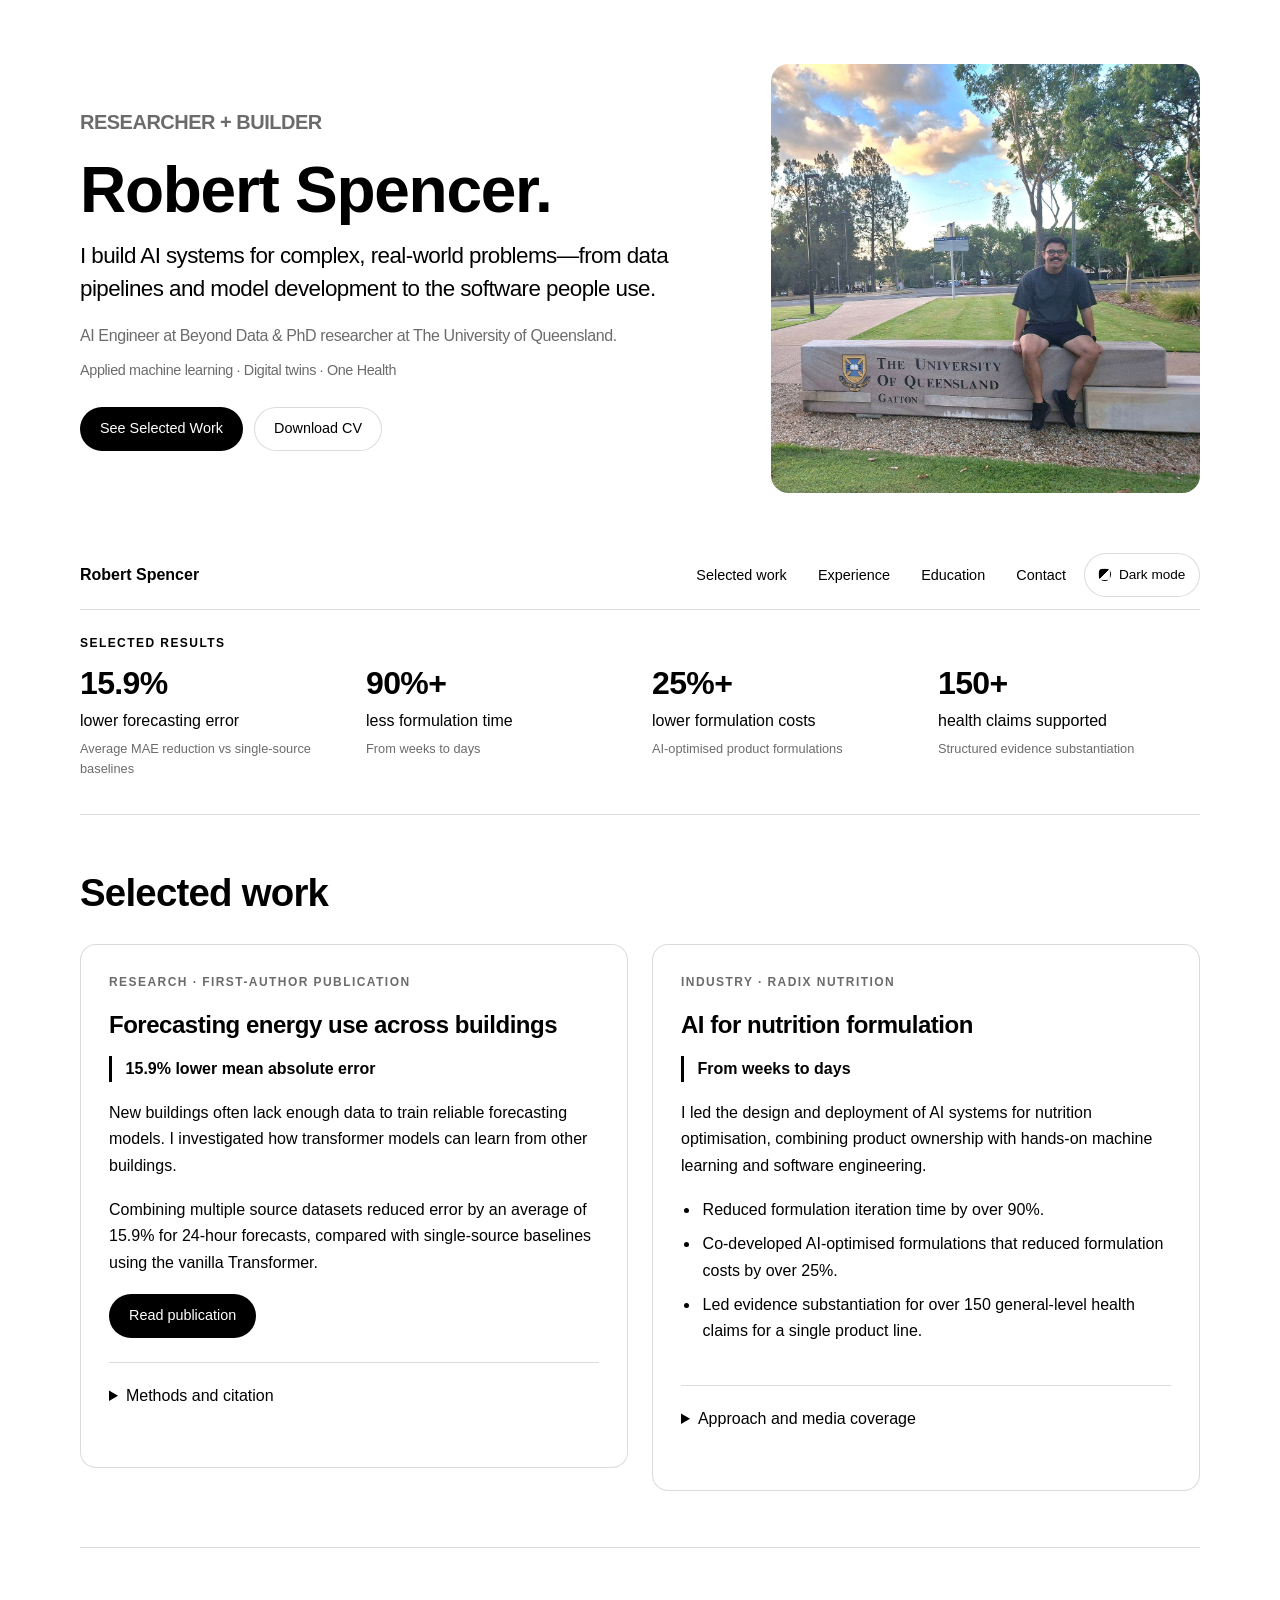
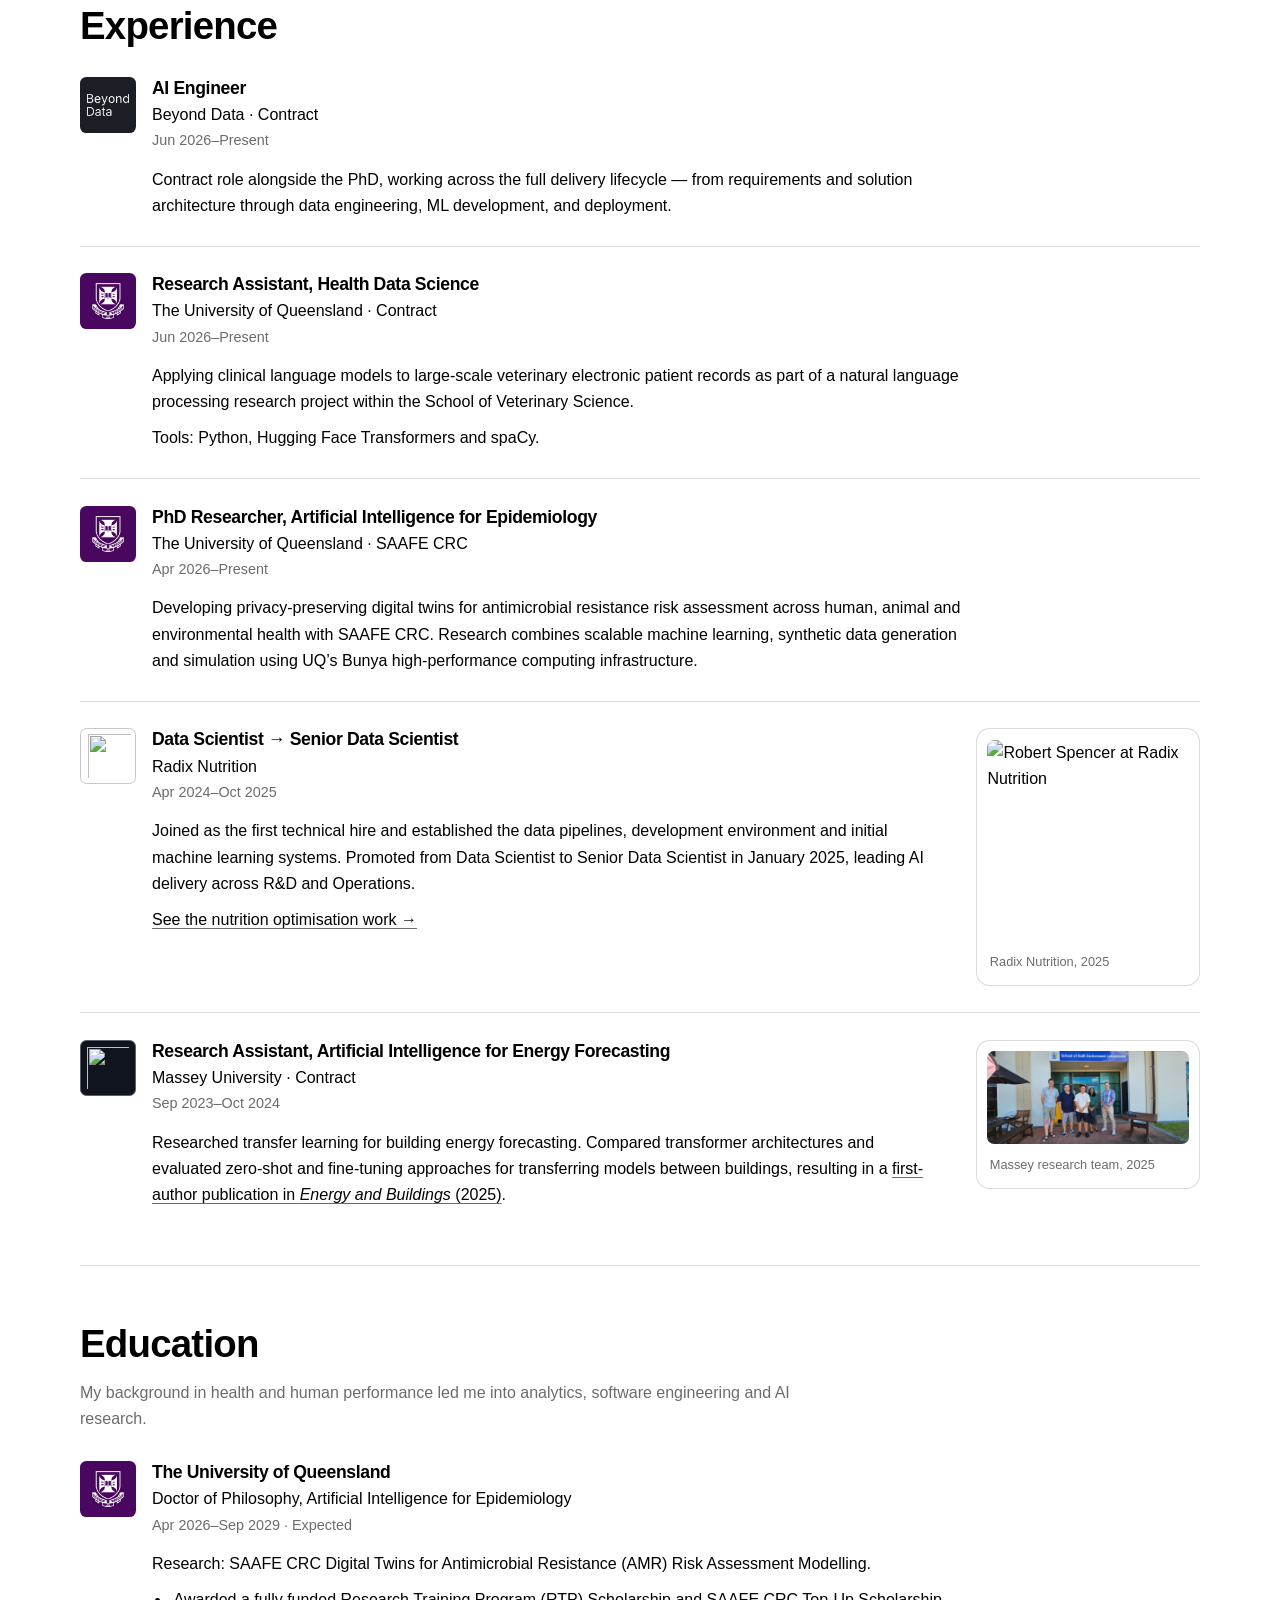
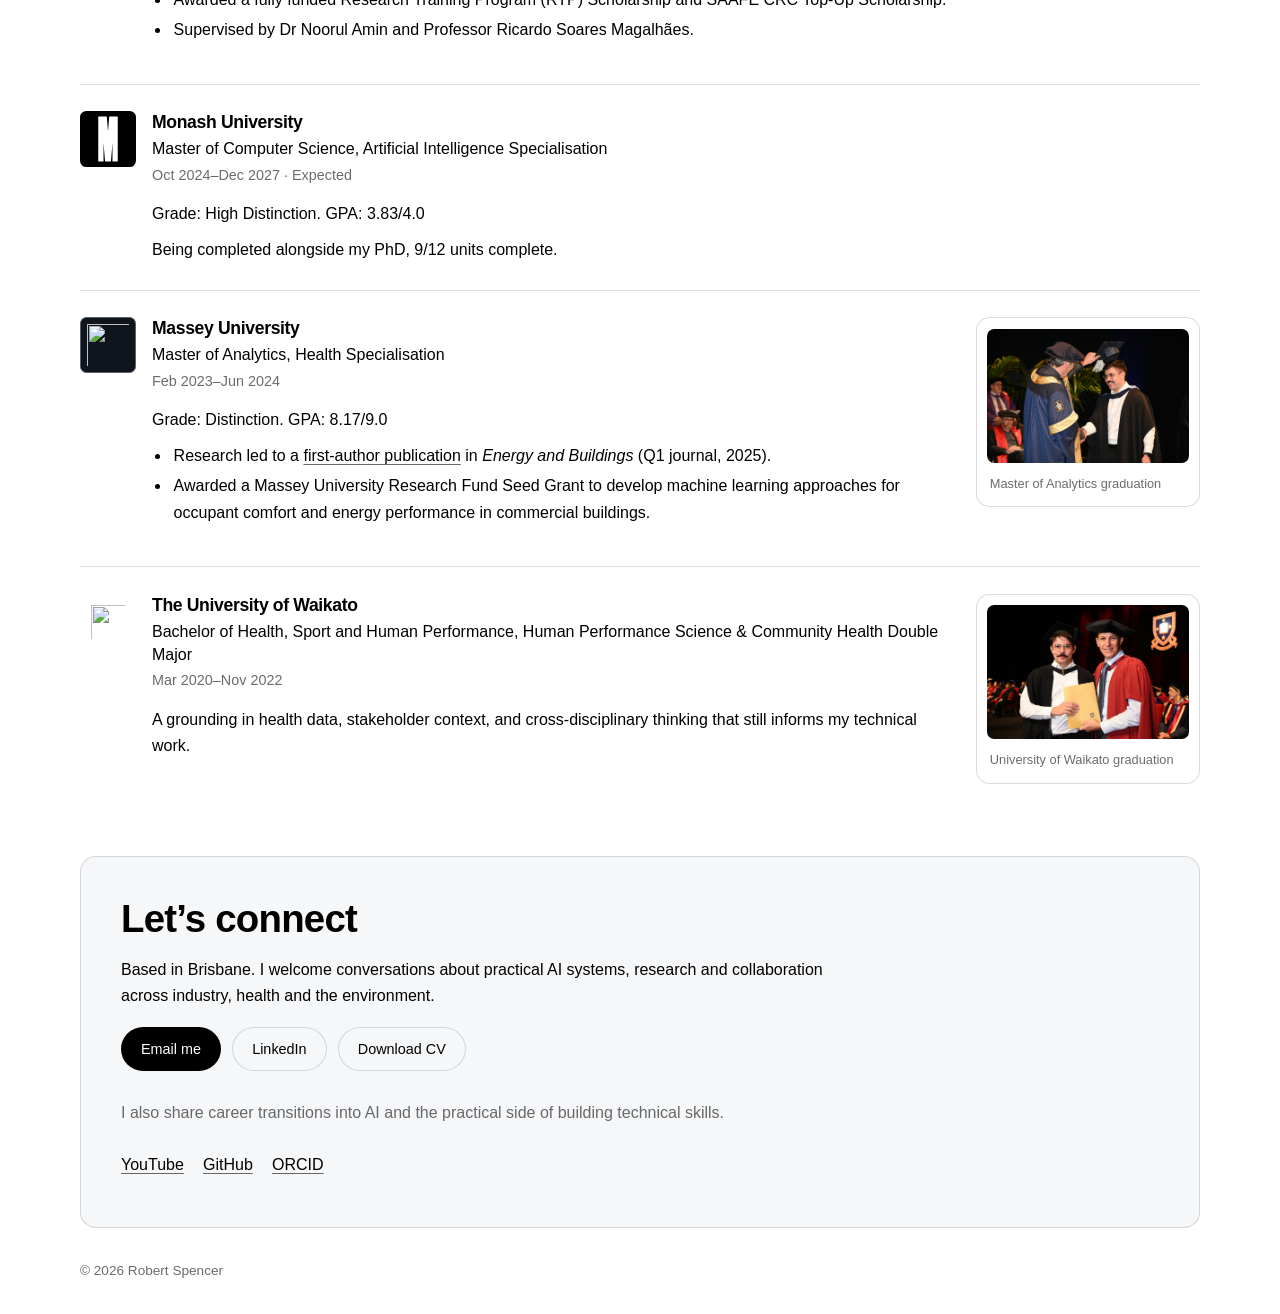
==== index.html @ 3fef5bd0 "Optimise photo assets, add image dimensions and tighten copy" ====
<!DOCTYPE HTML>
<html lang="en">
	<head>
		<title>Robert Spencer | AI Engineer &amp; PhD Researcher</title>
		<meta charset="utf-8" />
		<meta name="viewport" content="width=device-width, initial-scale=1" />
		<script>
			(function () {
				var storageKey = 'preferred-theme';
				var storedTheme = null;
				var prefersDark = false;

				try {
					storedTheme = window.localStorage.getItem(storageKey);
				} catch (error) {}

				if (window.matchMedia) {
					prefersDark = window.matchMedia('(prefers-color-scheme: dark)').matches;
				}

				var theme = storedTheme || (prefersDark ? 'dark' : 'light');
				document.documentElement.setAttribute('data-theme', theme);
				document.documentElement.style.colorScheme = theme;
			})();
		</script>
		<meta
			name="description"
			content="Robert Spencer is an AI engineer at Beyond Data and PhD researcher in AI for antimicrobial resistance at The University of Queensland, focused on privacy-preserving digital twins, One Health AMR risk assessment, and production-ready machine learning systems."
		/>
		<link rel="canonical" href="https://robertjspencer.com/" />
		<meta property="og:type" content="website" />
		<meta property="og:url" content="https://robertjspencer.com/" />
		<meta property="og:site_name" content="Robert Spencer" />
		<meta property="og:title" content="Robert Spencer | AI Engineer & PhD Researcher" />
		<meta
			property="og:description"
			content="AI engineer at Beyond Data and PhD researcher in AI for antimicrobial resistance at The University of Queensland — digital twins, One Health AMR risk assessment, and production-ready machine learning systems."
		/>
		<meta property="og:image" content="https://robertjspencer.com/images/linkedin-featured.png" />
		<meta property="og:image:width" content="1200" />
		<meta property="og:image:height" content="627" />
		<meta property="og:image:alt" content="Robert Spencer — Researcher + Builder — robertjspencer.com" />
		<meta name="twitter:card" content="summary_large_image" />
		<meta name="twitter:title" content="Robert Spencer | AI Engineer & PhD Researcher" />
		<meta
			name="twitter:description"
			content="AI engineer at Beyond Data and PhD researcher in AI for antimicrobial resistance at The University of Queensland — digital twins, One Health AMR risk assessment, and production-ready machine learning systems."
		/>
		<meta name="twitter:image" content="https://robertjspencer.com/images/linkedin-featured.png" />
		<script type="application/ld+json">
		{
			"@context": "https://schema.org",
			"@type": "Person",
			"name": "Robert Spencer",
			"url": "https://robertjspencer.com/",
			"image": "https://robertjspencer.com/images/20260501_164639.jpg",
			"email": "mailto:rspencer9721@gmail.com",
			"jobTitle": ["AI Engineer", "PhD Researcher in AI for Epidemiology"],
			"worksFor": {
				"@type": "Organization",
				"name": "Beyond Data"
			},
			"affiliation": [
				{ "@type": "CollegeOrUniversity", "name": "The University of Queensland" },
				{ "@type": "Organization", "name": "SAAFE CRC" },
				{ "@type": "CollegeOrUniversity", "name": "Monash University" }
			],
			"alumniOf": [
				{ "@type": "CollegeOrUniversity", "name": "Massey University" },
				{ "@type": "CollegeOrUniversity", "name": "The University of Waikato" }
			],
			"sameAs": [
				"https://orcid.org/0009-0005-2321-6212",
				"https://www.linkedin.com/in/rspencer9721/",
				"https://github.com/robertjspencer",
				"https://www.youtube.com/@robertspencer406"
			]
		}
		</script>
		<link rel="icon" type="image/svg+xml" href="images/favicon.svg?v=20260914" />
		<link rel="shortcut icon" href="images/favicon.svg?v=20260914" />
		<link rel="stylesheet" href="assets/css/main.css" />
		<link rel="stylesheet" href="assets/css/custom.css?v=20261025-pass3" />
		<noscript><link rel="stylesheet" href="assets/css/noscript.css" /></noscript>
	</head>
	<body><a class="skip-link" href="#main">Skip to content</a>
		<div id="wrapper">
			<header id="header" class="alt">
				<div class="hero-shell">
					<div class="hero-copy"><span id="about" class="anchor-alias"></span><span id="focus" class="anchor-alias"></span>
						<p class="eyebrow">Researcher + Builder</p>
						<h1>Robert Spencer.</h1>
						<p class="hero-lead">I build AI systems for complex, real-world problems—from data pipelines and model development to the software people use.</p>
						<p class="hero-summary">AI Engineer at Beyond Data &amp; PhD researcher at The University of Queensland.</p><p class="hero-specialisms">Applied machine learning · Digital twins · One Health</p>
						<ul class="hero-actions">
							<li><a href="#proof" class="button primary">See Selected Work</a></li>
							<li><a href="documents/2026-10-08%20Robert%20Spencer_CV.pdf" target="_blank" rel="noopener" class="button">Download CV</a></li>
						</ul>
					</div>
					<div class="hero-visual">
						<div class="hero-portrait">
							<img
								class="photo-zoomable"
								src="images/20260501_164639.jpg"
								width="1388"
								height="1500"
								fetchpriority="high"
								decoding="async"
								alt="Robert Spencer seated on the University of Queensland Gatton campus entrance sign"
							/>
						</div>
					</div>
				</div>
			</header>

			<nav id="nav" aria-label="Main navigation">
				<div class="nav-shell"><span class="nav-name" aria-hidden="true">Robert Spencer</span>
					<button
						id="nav-toggle"
						class="nav-toggle"
						type="button"
						aria-controls="nav-links"
						aria-expanded="false"
					>
						Menu
					</button>
					<ul id="nav-links" class="nav-links">
    <li><a href="#proof">Selected work</a></li>
    <li><a href="#experience">Experience</a></li>
    <li><a href="#education">Education</a></li>
    <li><a href="#contact">Contact</a></li><li class="theme-menu-item"><button
						id="theme-toggle"
						class="theme-toggle"
						type="button"
						aria-label="Switch color theme"
					>
						<span class="theme-toggle-dot" aria-hidden="true"></span>
						<span class="theme-toggle-label">Dark mode</span>
					</button></li>
</ul>

					<script>
						(function () {
							var theme = document.documentElement.getAttribute('data-theme') || 'light';
							var toggle = document.getElementById('theme-toggle');
							var label = toggle && toggle.querySelector('.theme-toggle-label');

							if (!toggle) return;

							toggle.setAttribute('aria-pressed', theme === 'dark' ? 'true' : 'false');
							toggle.setAttribute('title', theme === 'dark' ? 'Light mode' : 'Dark mode');

							if (label) {
								label.textContent = theme === 'dark' ? 'Light mode' : 'Dark mode';
							}
						})();
					</script>
				</div>
			</nav>

<main id="main" tabindex="-1">
<section id="results" class="main results-section" aria-labelledby="results-heading">
    <h2 id="results-heading" class="eyebrow">Selected results</h2>
    <div class="metric-band">
        <a class="metric-card" href="#proof-building-energy"><strong>15.9%</strong><span>lower forecasting error</span><small>Average MAE reduction vs single-source baselines</small></a>
        <a class="metric-card" href="#proof-nutrition"><strong>90%+</strong><span>less formulation time</span><small>From weeks to days</small></a>
        <a class="metric-card" href="#proof-nutrition"><strong>25%+</strong><span>lower formulation costs</span><small>AI-optimised product formulations</small></a>
        <a class="metric-card" href="#proof-nutrition"><strong>150+</strong><span>health claims supported</span><small>Structured evidence substantiation</small></a>
    </div>
</section><section id="proof" class="main custom-section"><div class="section-heading"><h2>Selected work</h2></div><div class="proof-grid">
    <article id="proof-building-energy" class="proof-card">
        <p class="eyebrow">Research · First-author publication</p>
        <h3>Forecasting energy use across buildings</h3>
        <p class="project-result">15.9% lower mean absolute error</p>
        <p>New buildings often lack enough data to train reliable forecasting models. I investigated how transformer models can learn from other buildings.</p>
        <p>Combining multiple source datasets reduced error by an average of 15.9% for 24-hour forecasts, compared with single-source baselines using the vanilla Transformer.</p>
        <a href="https://doi.org/10.1016/j.enbuild.2025.115632" target="_blank" rel="noopener noreferrer" class="button primary">Read publication <span class="sr-only">(opens in a new tab)</span></a>
        <details class="project-details"><summary>Methods and citation</summary>
            <p>Compared PatchTST, vanilla Transformer and Informer across 16 building datasets from the Building Data Genome Project 2. Evaluated zero-shot and fine-tuning approaches; the 15.9% result uses a multi-source zero-shot setup.</p>
            <p>Published in <em>Energy and Buildings</em> (Q1 journal, 2025).</p><figure class="publication-figure">
								<img
									class="photo-zoomable"
									src="images/spencer-et-al-2025-energy-buildings-first-page.png"
									width="1535"
									height="1138"
									loading="lazy"
									decoding="async"
									alt="First page of Spencer et al. (2025) in Energy and Buildings: title, authors from Massey University, and abstract on transfer learning with transformers for building energy forecasting."
								/>
								<figcaption>Spencer et al. (2025). Transfer learning on transformers for building energy consumption forecasting—A comparative study. <em>Energy and Buildings</em>, 336, 115632.</figcaption>
							</figure>
        </details>
    </article>
    <article id="proof-nutrition" class="proof-card">
        <p class="eyebrow">Industry · Radix Nutrition</p>
        <h3>AI for nutrition formulation</h3>
        <p class="project-result">From weeks to days</p>
        <p>I led the design and deployment of AI systems for nutrition optimisation, combining product ownership with hands-on machine learning and software engineering.</p>
        <ul class="outcome-list"><li>Reduced formulation iteration time by over 90%.</li><li>Co-developed AI-optimised formulations that reduced formulation costs by over 25%.</li><li>Led evidence substantiation for over 150 general-level health claims for a single product line.</li></ul>
        <details class="project-details"><summary>Approach and media coverage</summary>
            <p>Integrated major food composition databases and regulatory requirements, using the FSANZ framework for claims substantiation. Modelled formulations against nutrition rating and nutrient profiling systems.</p>
            <p>Built dashboards, user interfaces and automation adopted across R&amp;D and Operations.</p><ul class="proof-links">
								<li>
									<a href="https://www.rnz.co.nz/national/programmes/ninetonoon/audio/2018996469/waikato-food-tech-company-putting-science-into-breakfast" target="_blank" rel="noopener noreferrer">RNZ (audio, 2025)</a>
								</li>
								<li>
									<a href="https://www.techinthetron.com/radix-nutritions-cad-for-food-syncs-science-to-close-nutrition-gap/" target="_blank" rel="noopener noreferrer">Tech in the Tron (2025)</a>
								</li>
								<li>
									<a href="https://www.nutraingredients.com/Article/2025/12/15/nz-firm-develops-software-platform-for-food-nutrition-innovation/" target="_blank" rel="noopener noreferrer">NutraIngredients (2025)</a>
								</li>
							</ul>
        </details>
    </article>
</div></section><section id="experience" class="main custom-section"><div class="section-heading"><h2>Experience</h2></div><span id="journey" class="anchor-alias"></span><div class="resume-list"><article class="resume-entry">
        <img class="entry-logo" src="images/beyond-data-mark.png" alt="" loading="lazy" />
        <div class="entry-copy"><h3>AI Engineer</h3><p class="entry-org">Beyond Data · Contract</p><p class="entry-date">Jun 2026–Present</p>
        <div class="entry-body"><p>Contract role alongside the PhD, working across the full delivery lifecycle — from requirements and solution architecture through data engineering, ML development, and deployment.</p></div></div>
    </article><article class="resume-entry">
        <img class="entry-logo" src="images/uq-crest.png" alt="" loading="lazy" />
        <div class="entry-copy"><h3>Research Assistant, Health Data Science</h3><p class="entry-org">The University of Queensland · Contract</p><p class="entry-date">Jun 2026–Present</p>
        <div class="entry-body"><p>Applying clinical language models to large-scale veterinary electronic patient records as part of a natural language processing research project within the School of Veterinary Science.</p>
<p>Tools: Python, Hugging Face Transformers and spaCy.</p></div></div>
    </article><article class="resume-entry">
        <img class="entry-logo" src="images/uq-crest.png" alt="" loading="lazy" />
        <div class="entry-copy"><h3>PhD Researcher, Artificial Intelligence for Epidemiology</h3><p class="entry-org">The University of Queensland · SAAFE CRC</p><p class="entry-date">Apr 2026–Present</p>
        <div class="entry-body"><p>Developing privacy-preserving digital twins for antimicrobial resistance risk assessment across human, animal and environmental health with SAAFE CRC. Research combines scalable machine learning, synthetic data generation and simulation using UQ’s Bunya high-performance computing infrastructure.</p></div></div>
    </article><article class="resume-entry resume-entry--visual">
        <img class="entry-logo entry-logo--light" src="images/radix-wordmark.png" alt="" loading="lazy" style="padding-left: 6.5px; padding-right: 3.5px" />
        <div class="entry-copy"><h3>Data Scientist → Senior Data Scientist</h3><p class="entry-org">Radix Nutrition</p><p class="entry-date">Apr 2024–Oct 2025</p>
        <div class="entry-body"><p>Joined as the first technical hire and established the data pipelines, development environment and initial machine learning systems. Promoted from Data Scientist to Senior Data Scientist in January 2025, leading AI delivery across R&amp;D and Operations.</p><p><a href="#proof-nutrition">See the nutrition optimisation work →</a></p></div></div>
    <figure class="entry-photo"><img src="images/radix-nutrition-2025.jpg" width="1254" height="1254" alt="Robert Spencer at Radix Nutrition" class="photo-zoomable" loading="lazy" decoding="async" /><figcaption>Radix Nutrition, 2025</figcaption></figure></article><article class="resume-entry resume-entry--visual">
        <img class="entry-logo entry-logo--dark entry-logo--crest" src="images/massey-logo.svg" alt="" loading="lazy" />
        <div class="entry-copy"><h3>Research Assistant, Artificial Intelligence for Energy Forecasting</h3><p class="entry-org">Massey University · Contract</p><p class="entry-date">Sep 2023–Oct 2024</p>
        <div class="entry-body"><p>Researched transfer learning for building energy forecasting. Compared transformer architectures and evaluated zero-shot and fine-tuning approaches for transferring models between buildings, resulting in a <a href="#proof-building-energy">first-author publication in <em>Energy and Buildings</em> (2025)</a>.</p></div></div>
    <figure class="entry-photo"><img src="images/2025-02-21-massey-manalyt-supervisors.jpg" width="1800" height="832" alt="Robert Spencer with the Massey research team" class="photo-zoomable" loading="lazy" decoding="async" /><figcaption>Massey research team, 2025</figcaption></figure></article></div></section><section id="education" class="main custom-section"><div class="section-heading"><h2>Education</h2><p>My background in health and human performance led me into analytics, software engineering and AI research.</p></div><div class="resume-list"><article class="resume-entry">
        <img class="entry-logo" src="images/uq-crest.png" alt="" loading="lazy" />
        <div class="entry-copy"><h3>The University of Queensland</h3><p class="entry-degree">Doctor of Philosophy, Artificial Intelligence for Epidemiology</p><p class="entry-date">Apr 2026–Sep 2029 · Expected</p>
        <div class="entry-body"><p>Research: SAAFE CRC Digital Twins for Antimicrobial Resistance (AMR) Risk Assessment Modelling.</p><ul class="outcome-list"><li>Awarded a fully funded Research Training Program (RTP) Scholarship and SAAFE CRC Top-Up Scholarship.</li><li>Supervised by Dr Noorul Amin and Professor Ricardo Soares Magalhães.</li></ul></div></div>
    </article><article class="resume-entry">
        <img class="entry-logo" src="images/monash-m.svg" alt="" loading="lazy" />
        <div class="entry-copy"><h3>Monash University</h3><p class="entry-degree">Master of Computer Science, Artificial Intelligence Specialisation</p><p class="entry-date">Oct 2024–Dec 2027 · Expected</p>
        <div class="entry-body"><p>Grade: High Distinction. GPA: 3.83/4.0</p><p>Being completed alongside my PhD, 9/12 units complete.</p></div></div>
    </article><article class="resume-entry resume-entry--visual">
        <img class="entry-logo entry-logo--dark entry-logo--crest" src="images/massey-logo.svg" alt="" loading="lazy" />
        <div class="entry-copy"><h3>Massey University</h3><p class="entry-degree">Master of Analytics, Health Specialisation</p><p class="entry-date">Feb 2023–Jun 2024</p>
        <div class="entry-body"><p>Grade: Distinction. GPA: 8.17/9.0</p><ul class="outcome-list"><li>Research led to a <a href="#proof-building-energy">first-author publication</a> in <em>Energy and Buildings</em> (Q1 journal, 2025).</li><li>Awarded a Massey University Research Fund Seed Grant to develop machine learning approaches for occupant comfort and energy performance in commercial buildings.</li></ul></div></div>
    <figure class="entry-photo"><img src="images/2024-massey-graduation.jpeg" width="1800" height="1198" alt="Robert Spencer at Massey graduation" class="photo-zoomable" loading="lazy" decoding="async" /><figcaption>Master of Analytics graduation</figcaption></figure></article><article class="resume-entry resume-entry--visual">
        <img class="entry-logo entry-logo--light entry-logo--plain entry-logo--crest" src="images/waikato-logo.svg" alt="" loading="lazy" style="--crest-x: -2.9%" />
        <div class="entry-copy"><h3>The University of Waikato</h3><p class="entry-degree">Bachelor of Health, Sport and Human Performance, Human Performance Science &amp; Community Health Double Major</p><p class="entry-date">Mar 2020–Nov 2022</p>
        <div class="entry-body"><p>A grounding in health data, stakeholder context, and cross-disciplinary thinking that still informs my technical work.</p></div></div>
    <figure class="entry-photo"><img src="images/2023-waikato-graduation.jpeg" width="1800" height="1198" alt="Robert Spencer at Waikato graduation" class="photo-zoomable" loading="lazy" decoding="async" /><figcaption>University of Waikato graduation</figcaption></figure></article></div></section><section id="contact" class="main custom-section"><div class="section-heading"><h2>Let’s connect</h2></div><span id="content" class="anchor-alias"></span>
    <p>Based in Brisbane. I welcome conversations about practical AI systems, research and collaboration across industry, health and the environment.</p>
    <div class="contact-actions"><a href="mailto:rspencer9721@gmail.com" class="button primary">Email me</a><a href="https://www.linkedin.com/in/rspencer9721/" target="_blank" rel="noopener noreferrer" class="button">LinkedIn</a><a href="documents/2026-10-08%20Robert%20Spencer_CV.pdf" target="_blank" rel="noopener" class="button">Download CV</a></div>
    <p class="follow-note">I also share career transitions into AI and the practical side of building technical skills.</p>
    <ul class="link-list"><li><a href="https://www.youtube.com/@robertspencer406" target="_blank" rel="noopener noreferrer">YouTube</a></li><li><a href="https://github.com/robertjspencer" target="_blank" rel="noopener noreferrer">GitHub</a></li><li><a href="https://orcid.org/0009-0005-2321-6212" target="_blank" rel="noopener noreferrer">ORCID</a></li></ul></section>
</main>

			<footer id="footer">
				<p class="copyright">&copy; 2026 Robert Spencer</p>
			</footer>
		</div>

		<div
			id="photo-zoom-modal"
			class="photo-zoom-modal"
			role="dialog"
			aria-modal="true"
			aria-label="Enlarged photo"
			hidden
		>
			<div class="photo-zoom-backdrop" role="presentation"></div>
			<button type="button" class="photo-zoom-close" aria-label="Close enlarged photo">
				<span aria-hidden="true">&times;</span>
			</button>
			<div class="photo-zoom-viewport">
				<div class="photo-zoom-stage">
					<img class="photo-zoom-img" alt="" />
				</div>
			</div>
		</div>

		<script src="assets/js/jquery.min.js"></script>
		<script src="assets/js/jquery.scrollex.min.js"></script>
		<script src="assets/js/jquery.scrolly.min.js"></script>
		<script src="assets/js/browser.min.js"></script>
		<script src="assets/js/breakpoints.min.js"></script>
		<script src="assets/js/util.js"></script>
		<script src="assets/js/main.js"></script>
		<script src="assets/js/photo-zoom.js"></script>
	</body>
</html>
---- assets/css/custom.css ----
:root {
	--font-sans: 'Helvetica Neue', Helvetica, Arial, sans-serif;
	--bg-page: #ffffff;
	--bg-glow: rgba(0, 0, 0, 0.03);
	--surface: #ffffff;
	--surface-strong: #ffffff;
	--surface-soft: #f6f7f9;
	--text-strong: #000000;
	--text-body: #000000;
	--text-muted: rgba(0, 0, 0, 0.58);
	--border-soft: rgba(0, 0, 0, 0.14);
	--border-strong: #000000;
	--border-subtle: rgba(0, 0, 0, 0.1);
	--accent: #000000;
	--accent-deep: #000000;
	--accent-soft: rgba(0, 0, 0, 0.08);
	--nav-bg: rgba(255, 255, 255, 0.98);
	--nav-border: rgba(0, 0, 0, 0.1);
	--nav-hover: rgba(0, 0, 0, 0.06);
	--nav-active-bg: #000000;
	--nav-active-text: #ffffff;
	--button-primary-bg: #000000;
	--button-primary-text: #ffffff;
	--button-secondary-border: rgba(0, 0, 0, 0.16);
	--button-secondary-hover: rgba(0, 0, 0, 0.06);
	--button-secondary-bg: #ffffff;
	--contact-bg: #000000;
	--contact-text: #ffffff;
	--contact-selection-bg: rgba(255, 255, 255, 0.35);
	--contact-primary-bg: #ffffff;
	--contact-primary-text: #000000;
	--contact-secondary-border: #ffffff;
	--contact-secondary-hover: rgba(255, 255, 255, 0.12);
	--contact-secondary-active: rgba(255, 255, 255, 0.2);
	--timeline-line-start: rgba(0, 0, 0, 0.9);
	--timeline-line-end: rgba(0, 0, 0, 0.18);
	--timeline-dot-ring: rgba(0, 0, 0, 0.08);
	--overlay-backdrop: rgba(0, 0, 0, 0.92);
	--shadow-lg: 0 24px 60px rgba(0, 0, 0, 0.07);
	--shadow-md: 0 14px 32px rgba(0, 0, 0, 0.05);
}

:root[data-theme='dark'] {
	--bg-page: #0d1117;
	--bg-glow: rgba(255, 255, 255, 0.07);
	--surface: #121923;
	--surface-strong: #0f151e;
	--surface-soft: #18212d;
	--text-strong: #f5f7fb;
	--text-body: rgba(245, 247, 251, 0.94);
	--text-muted: rgba(245, 247, 251, 0.68);
	--border-soft: rgba(255, 255, 255, 0.14);
	--border-strong: rgba(255, 255, 255, 0.22);
	--border-subtle: rgba(255, 255, 255, 0.1);
	--accent: #f5f7fb;
	--accent-deep: #f5f7fb;
	--accent-soft: rgba(255, 255, 255, 0.12);
	--nav-bg: rgba(13, 17, 23, 0.94);
	--nav-border: rgba(255, 255, 255, 0.12);
	--nav-hover: rgba(255, 255, 255, 0.08);
	--nav-active-bg: #f5f7fb;
	--nav-active-text: #0d1117;
	--button-primary-bg: #f5f7fb;
	--button-primary-text: #0d1117;
	--button-secondary-border: rgba(255, 255, 255, 0.18);
	--button-secondary-hover: rgba(255, 255, 255, 0.08);
	--button-secondary-bg: transparent;
	--contact-bg: #f5f7fb;
	--contact-text: #0d1117;
	--contact-selection-bg: rgba(13, 17, 23, 0.18);
	--contact-primary-bg: #0d1117;
	--contact-primary-text: #f5f7fb;
	--contact-secondary-border: #0d1117;
	--contact-secondary-hover: rgba(13, 17, 23, 0.08);
	--contact-secondary-active: rgba(13, 17, 23, 0.14);
	--timeline-line-start: rgba(245, 247, 251, 0.85);
	--timeline-line-end: rgba(245, 247, 251, 0.16);
	--timeline-dot-ring: rgba(255, 255, 255, 0.12);
	--overlay-backdrop: rgba(4, 7, 12, 0.94);
	--shadow-lg: 0 24px 60px rgba(0, 0, 0, 0.32);
	--shadow-md: 0 14px 32px rgba(0, 0, 0, 0.24);
}

/* Layout and typography */
html { font-size: 16px; scroll-padding-top: 5.5rem; scroll-behavior: smooth; }
body, input, select, textarea { font-family: var(--font-sans); font-size: 1rem; font-weight: 400; line-height: 1.65; color: var(--text-body); }
body { background: var(--bg-page); }
h1, h2, h3, .button, .nav-toggle, .theme-toggle { font-family: var(--font-sans); }
h1, h2, h3 { font-weight: 700; letter-spacing: -0.02em; }
.button, .nav-toggle, .theme-toggle { font-weight: 500; letter-spacing: 0; }
strong, b { font-weight: 700; }
h1, h2, h3, strong, #main h1, #main h2, #main h3, #main strong { color: var(--text-strong); }
p { margin: 0 0 1.1rem; }
a { color: inherit; border-bottom: 0; text-decoration: underline; text-decoration-color: var(--text-muted); text-underline-offset: .2em; transition: color .15s ease, text-decoration-color .15s ease; }
a:hover { color: var(--text-strong); text-decoration-color: var(--text-strong); }
a:focus-visible, button:focus-visible, summary:focus-visible, .photo-zoomable:focus-visible { outline: 2px solid var(--text-strong); outline-offset: 5px; }
#wrapper { width: min(1120px, calc(100% - 4rem)); max-width: none; margin: 0 auto; }
.eyebrow { font-size: .75rem; font-weight: 600; letter-spacing: .12em; text-transform: uppercase; color: var(--text-muted); }
.sr-only { position: absolute; width: 1px; height: 1px; overflow: hidden; clip-path: inset(50%); white-space: nowrap; }
.skip-link { position: fixed; top: -5rem; left: 1rem; z-index: 10002; padding: .75rem 1rem; background: var(--surface); text-decoration: none; }
.skip-link:focus { top: 1rem; }
.anchor-alias { display: block; scroll-margin-top: 6rem; }

/* A concise introduction, followed immediately by results. */
#header.alt { padding: 4rem 0 3rem; }
#header.alt > *, body.is-preload #header.alt > * { opacity: 1; transition: none; }
.hero-shell { display: grid; grid-template-columns: minmax(0, 1.5fr) minmax(0, 1fr); gap: 3rem; align-items: center; }
.hero-copy { text-align: left; }
#header.alt h1 { font-size: clamp(2.6rem, 5vw, 4rem); line-height: 1.06; margin: 0 0 1rem; }
#header.alt .hero-lead { font-size: clamp(1.15rem, 2vw, 1.4rem); line-height: 1.45; margin: 0 0 1.1rem; }
#header.alt .hero-summary { font-size: 1rem; line-height: 1.6; color: var(--text-muted); margin: 0 0 .65rem; }
#header.alt .hero-specialisms { font-size: .9rem; margin: 0 0 1.5rem; color: var(--text-muted); }
.hero-portrait { overflow: hidden; border-radius: 1.1rem; }
.hero-portrait img { display: block; width: 100%; height: auto; aspect-ratio: 1; object-fit: cover; object-position: 75% bottom; }
.hero-actions, .contact-actions { list-style: none; padding: 0; display: flex; flex-wrap: wrap; gap: .7rem; margin: 0; }
.hero-actions li { padding: 0; }
.button { display: inline-flex; align-items: center; justify-content: center; height: auto; min-height: 44px; min-width: 0; border-radius: 999px; padding: 0 1.25rem; font-size: .9rem; line-height: 1.2; text-decoration: none; }
.button.primary, #main .button.primary { background: var(--button-primary-bg) !important; color: var(--button-primary-text) !important; box-shadow: none; }
.button:not(.primary), #main .button:not(.primary) { color: var(--text-strong) !important; box-shadow: inset 0 0 0 1px var(--border-soft); background: transparent; }
.button.primary:hover, #main .button.primary:hover { opacity: .85; }
.button:not(.primary):hover, #main .button:not(.primary):hover { background: var(--button-secondary-hover); opacity: 1; }

/* Navigation stays in its own band, including on mobile. */
#nav, #nav.alt { display: block; position: sticky; top: 0; left: auto; right: auto; width: 100%; max-width: none; margin: 0; padding: .75rem 0; border-radius: 0; background: var(--nav-bg); border-bottom: 1px solid var(--border-soft); z-index: 1000; box-shadow: none; }
#nav + #main { padding-top: 0; }
.nav-shell { display: flex; align-items: center; justify-content: space-between; gap: 1rem; }
.nav-name { font-weight: 600; color: var(--text-strong); white-space: nowrap; }
#nav .nav-links { display: flex; align-items: center; gap: .25rem; margin: 0; padding: 0; list-style: none; }
#nav ul li, #nav.alt ul li { display: block; margin: 0; padding: 0; }
#nav ul li a, #nav.alt ul li a { display: flex; align-items: center; height: auto; min-height: 44px; padding: .5rem .85rem; line-height: 1.25; font-size: .9rem; color: var(--text-body); border-radius: 999px; text-decoration: none; white-space: nowrap; }
#nav ul li a:hover { background: var(--nav-hover); }
#nav ul li a.active { background: var(--nav-active-bg); color: var(--nav-active-text); }
.theme-toggle, .nav-toggle { display: inline-flex; align-items: center; justify-content: center; gap: .5rem; border: 1px solid var(--border-soft); border-radius: 999px; background: var(--surface); color: var(--text-strong) !important; box-shadow: none; height: auto; min-height: 44px; min-width: 0; padding: 0 .85rem; font-size: .85rem; line-height: 1.2; cursor: pointer; white-space: nowrap; }
.nav-toggle { display: none; }
.theme-toggle-dot { width: .8rem; height: .8rem; border-radius: 50%; background: linear-gradient(135deg, var(--text-strong) 50%, var(--surface) 50%); border: 1px solid var(--border-soft); }

#main { background: var(--bg-page); color: var(--text-body); border-radius: 0; }
#main > .main { padding: 3.5rem 0; border-top: 1px solid var(--border-soft); }
#main > .results-section { padding: 1.5rem 0 2rem; border-top: 0; }
.section-heading { margin-bottom: 1.8rem; max-width: 48rem; }
.section-heading h2 { font-size: clamp(1.8rem, 3vw, 2.4rem); line-height: 1.15; margin: 0 0 .85rem; }
.section-heading p { color: var(--text-muted); margin-bottom: 0; }
.metric-band { display: grid; grid-template-columns: repeat(4, minmax(0, 1fr)); gap: 1.5rem; }
.metric-card { display: flex; flex-direction: column; border: 0; padding: .25rem 0; text-decoration: none; }
.metric-card strong { font-size: 2rem; line-height: 1.2; letter-spacing: -0.02em; margin-bottom: .35rem; }
.metric-card span { font-weight: 500; }
.metric-card small { font-size: .8rem; line-height: 1.5; color: var(--text-muted); margin-top: .3rem; }
.metric-card:hover span { text-decoration: underline; text-underline-offset: .2em; }

/* Two case studies with optional depth. */
.proof-grid { display: grid; grid-template-columns: repeat(2, minmax(0, 1fr)); gap: 1.5rem; align-items: start; }
.proof-card { padding: 1.75rem; border: 1px solid var(--border-soft); background: var(--surface); border-radius: 1rem; min-width: 0; }
.proof-card h3 { font-size: 1.5rem; line-height: 1.25; margin-bottom: 1rem; }
.project-result { font-weight: 600; color: var(--text-strong); padding-left: .85rem; border-left: 3px solid var(--text-strong); }
.outcome-list { padding-left: 1.2rem; }
.outcome-list li { padding: 0 0 .5rem .15rem; }
.project-details { border-top: 1px solid var(--border-soft); margin-top: 1.5rem; padding-top: .5rem; }
summary { cursor: pointer; color: var(--text-strong); font-weight: 500; padding: .75rem 0; min-height: 44px; }
details[open] > summary { margin-bottom: .5rem; }
.publication-figure { margin: 1rem 0 0; }
.publication-figure img { width: 100%; height: auto; display: block; border-radius: .5rem; }
figcaption { color: var(--text-muted); font-size: .8rem; line-height: 1.5; margin-top: .5rem; }
.proof-links, .link-list { display: flex; flex-wrap: wrap; gap: .5rem 1.2rem; padding: 0; margin: 1rem 0 0; list-style: none; }
.proof-links li, .link-list li { padding: 0; }
.proof-links a, .link-list a { display: inline-block; padding: .5rem 0; }

/* Roles and degrees read as a profile: logo, title, organisation, dates, then the detail. */
.resume-list { display: grid; }
.resume-entry { display: grid; grid-template-columns: 56px minmax(0, 1fr); align-items: start; gap: 1rem; padding: 1.65rem 0; border-top: 1px solid var(--border-soft); }
.resume-entry:first-child { padding-top: 0; border-top: 0; }
.resume-entry:last-child { padding-bottom: 0; }
.resume-entry--visual { grid-template-columns: 56px minmax(0, 1fr) 240px; }
.entry-logo { width: 56px; height: 56px; object-fit: contain; border-radius: .4rem; }
.entry-logo--crest { object-fit: cover; object-position: var(--crest-x, 0%) center; }
.entry-copy { min-width: 0; }
.entry-copy h3 { font-size: 1.1rem; line-height: 1.35; margin: 0 0 .15rem; }
.entry-org, .entry-degree { line-height: 1.45; margin: 0 0 .2rem; }
.entry-date { color: var(--text-muted); font-size: .9rem; margin: 0 0 .85rem; }
.entry-body { max-width: 52rem; }
.entry-body p, .entry-body .outcome-list { margin-bottom: .6rem; }
.entry-body p:last-child { margin-bottom: 0; }
.entry-body .outcome-list li { padding-bottom: .25rem; }
.entry-photo { margin: 0 0 0 1rem; padding: .65rem; border: 1px solid var(--border-soft); border-radius: .85rem; background: var(--surface); }
.entry-photo img { display: block; width: 100%; height: auto; border-radius: .45rem; }
.entry-photo figcaption { padding: .2rem .15rem; }
@media (max-width: 736px) {
    .resume-entry, .resume-entry--visual { grid-template-columns: 48px minmax(0, 1fr); gap: .85rem; }
    .entry-logo { width: 48px; height: 48px; }
    .entry-photo { grid-column: 2; width: 100%; max-width: 340px; margin-left: 0; }
}
.photo-gallery { margin-top: 2rem; border-top: 1px solid var(--border-soft); padding-top: .5rem; }
.gallery-grid { display: grid; grid-template-columns: repeat(4, minmax(0, 1fr)); gap: 1rem; }
.gallery-grid figure { margin: 0; min-width: 0; }
.gallery-grid img { display: block; width: 100%; aspect-ratio: 4 / 3; object-fit: cover; border-radius: .65rem; }
#main #contact { margin-top: 1rem; padding: 2.5rem; border: 1px solid var(--border-soft); background: var(--surface-soft); border-radius: 1rem; }
#contact > p { max-width: 44rem; }
#contact .section-heading { margin-bottom: 1rem; }
.follow-note { margin-top: 1.8rem; color: var(--text-muted); }
#footer { display: block; width: 100%; margin: 0; padding: 2rem 0; }
#footer .copyright { margin: 0; color: var(--text-muted); text-align: left; font-size: .85rem; }

@media (max-width: 980px) {
    .hero-shell { gap: 2rem; grid-template-columns: minmax(0, 1.5fr) minmax(0, 1fr); }
    .proof-card { padding: 1.25rem; }
    .gallery-grid { grid-template-columns: repeat(2, minmax(0, 1fr)); }
}
@media (max-width: 736px) {
    #wrapper { width: calc(100% - 2rem); }
    #header.alt { padding: 6rem 0 2rem; }
    .hero-shell { grid-template-columns: 1fr; gap: 1.5rem; }
    .hero-visual { max-width: 240px; }
    .hero-portrait img { aspect-ratio: 4 / 3; }
    #header.alt h1 { font-size: 2.5rem; }
    #header.alt .hero-lead { font-size: 1.15rem; }
    #nav, #nav.alt { position: fixed; inset: 0 0 auto; width: 100%; padding: .6rem 1rem; background: var(--bg-page); }
    .nav-shell { position: relative; }
    .nav-toggle { display: inline-flex; }
    #nav .nav-links { display: none; position: absolute; top: calc(100% + .6rem); left: -1rem; right: -1rem; flex-direction: column; align-items: stretch; padding: .75rem 1rem; border-bottom: 1px solid var(--border-soft); background: var(--bg-page); max-height: calc(100dvh - 5rem); overflow-y: auto; }
    #nav.is-open .nav-links { display: flex; }
    #nav .theme-menu-item { padding-top: .5rem; }
    #nav .theme-toggle { width: 100%; justify-content: flex-start; padding: .5rem .85rem; }
    #main > .main { padding: 2.5rem 0; }
    #main > .results-section { padding: 1rem 0 2rem; }
    .metric-band { grid-template-columns: repeat(2, minmax(0, 1fr)); gap: 1.5rem 1rem; }
    .metric-card strong { font-size: 1.8rem; }
    .metric-card span { font-size: .9rem; line-height: 1.4; }
    .proof-grid { grid-template-columns: 1fr; gap: 1rem; }
    .proof-card { padding: 1.15rem; }
    #main #contact { padding: 1.25rem; }
    .contact-actions { gap: .6rem; }
}
@media (prefers-reduced-motion: reduce) {
    *, *::before, *::after { animation-duration: .01ms !important; transition-duration: .01ms !important; scroll-behavior: auto !important; }
}

/* Tap / click to open fullscreen photo viewer; pinch or Ctrl/Cmd+wheel to zoom, drag / one finger to pan when zoomed */
.photo-zoomable {
	cursor: zoom-in;
	touch-action: manipulation;
}

.photo-zoom-modal {
	position: fixed;
	inset: 0;
	z-index: 100000;
	box-sizing: border-box;
}

.photo-zoom-modal[hidden] {
	display: none !important;
}

.photo-zoom-backdrop {
	position: absolute;
	inset: 0;
	margin: 0;
	padding: 0;
	border: none;
	background: var(--overlay-backdrop);
	cursor: pointer;
	z-index: 0;
}

.photo-zoom-close {
	position: absolute;
	top: max(0.65rem, env(safe-area-inset-top));
	right: max(0.65rem, env(safe-area-inset-right));
	z-index: 2;
	width: 2.75rem;
	min-width: 2.75rem;
	height: 2.75rem;
	margin: 0;
	padding: 0;
	border: 2px solid #ffffff;
	border-radius: 999px;
	background-color: #111111;
	color: #ffffff;
	box-shadow:
		0 0 0 1px rgba(0, 0, 0, 0.9),
		0 2px 14px rgba(0, 0, 0, 0.55);
	font-size: 1.65rem;
	font-weight: 600;
	line-height: 1;
	cursor: pointer;
	display: flex;
	align-items: center;
	justify-content: center;
}

.photo-zoom-close:hover,
.photo-zoom-close:focus-visible {
	background-color: #2a2a2a;
	border-color: #ffffff;
	color: #ffffff;
	outline: 2px solid #ffffff;
	outline-offset: 3px;
}

.photo-zoom-close:active {
	background-color: #3a3a3a;
}

.photo-zoom-viewport {
	position: absolute;
	inset: 0;
	z-index: 1;
	display: flex;
	align-items: center;
	justify-content: center;
	padding: max(3rem, env(safe-area-inset-top)) max(1rem, env(safe-area-inset-right))
		max(1rem, env(safe-area-inset-bottom)) max(1rem, env(safe-area-inset-left));
	pointer-events: none;
	overflow: hidden;
}

.photo-zoom-stage {
	pointer-events: auto;
	transform-origin: center center;
	will-change: transform;
}

.photo-zoom-img {
	display: block;
	max-width: min(100vw - 2rem, 100%);
	max-height: min(100dvh - 5rem, 100%);
	width: auto;
	height: auto;
	object-fit: contain;
	user-select: none;
	-webkit-user-drag: none;
}

/* Official wordmarks retain their contrast in either page theme. */
.entry-logo--dark { background: #10141c; padding: 6px; border: 1px solid #59616d; }
.entry-logo--light { background: #ffffff; padding: 5px; border: 1px solid #c4c8ce; }
.entry-logo--plain { padding: 10px; border-color: transparent; }
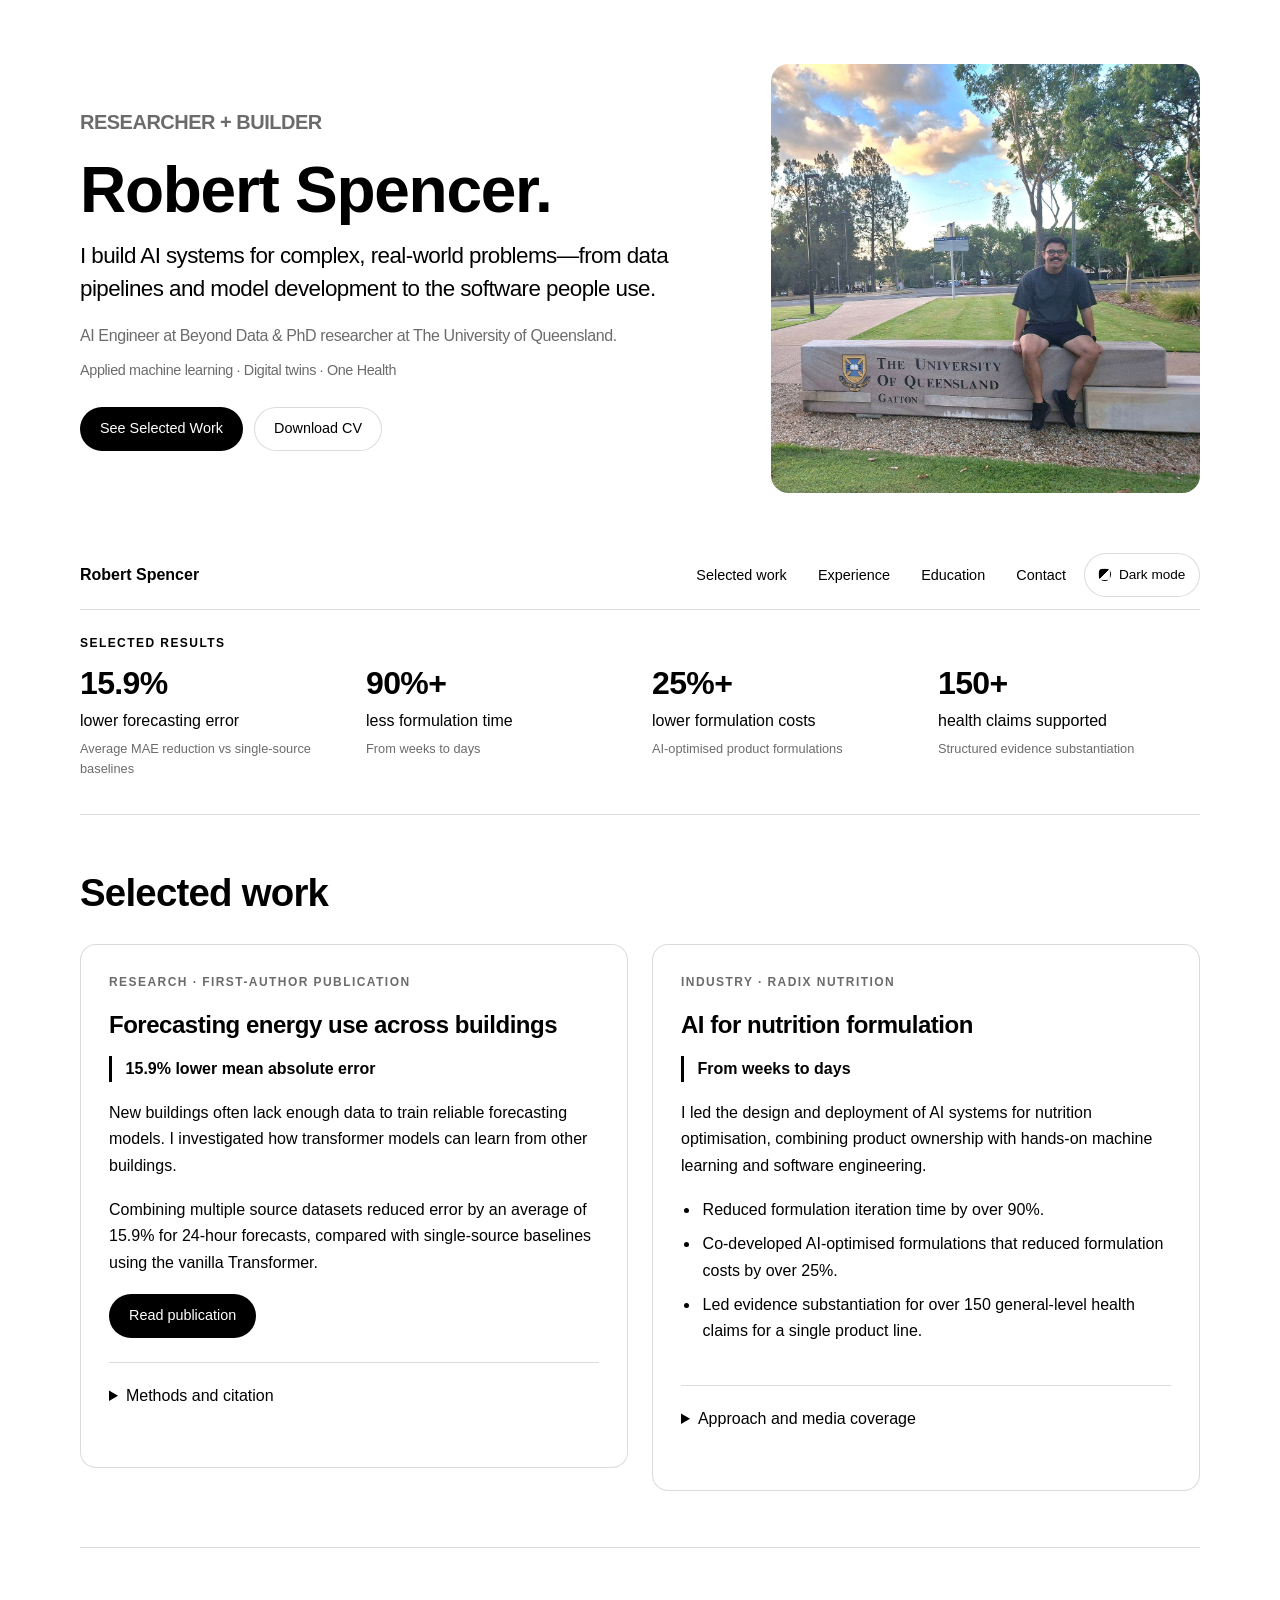
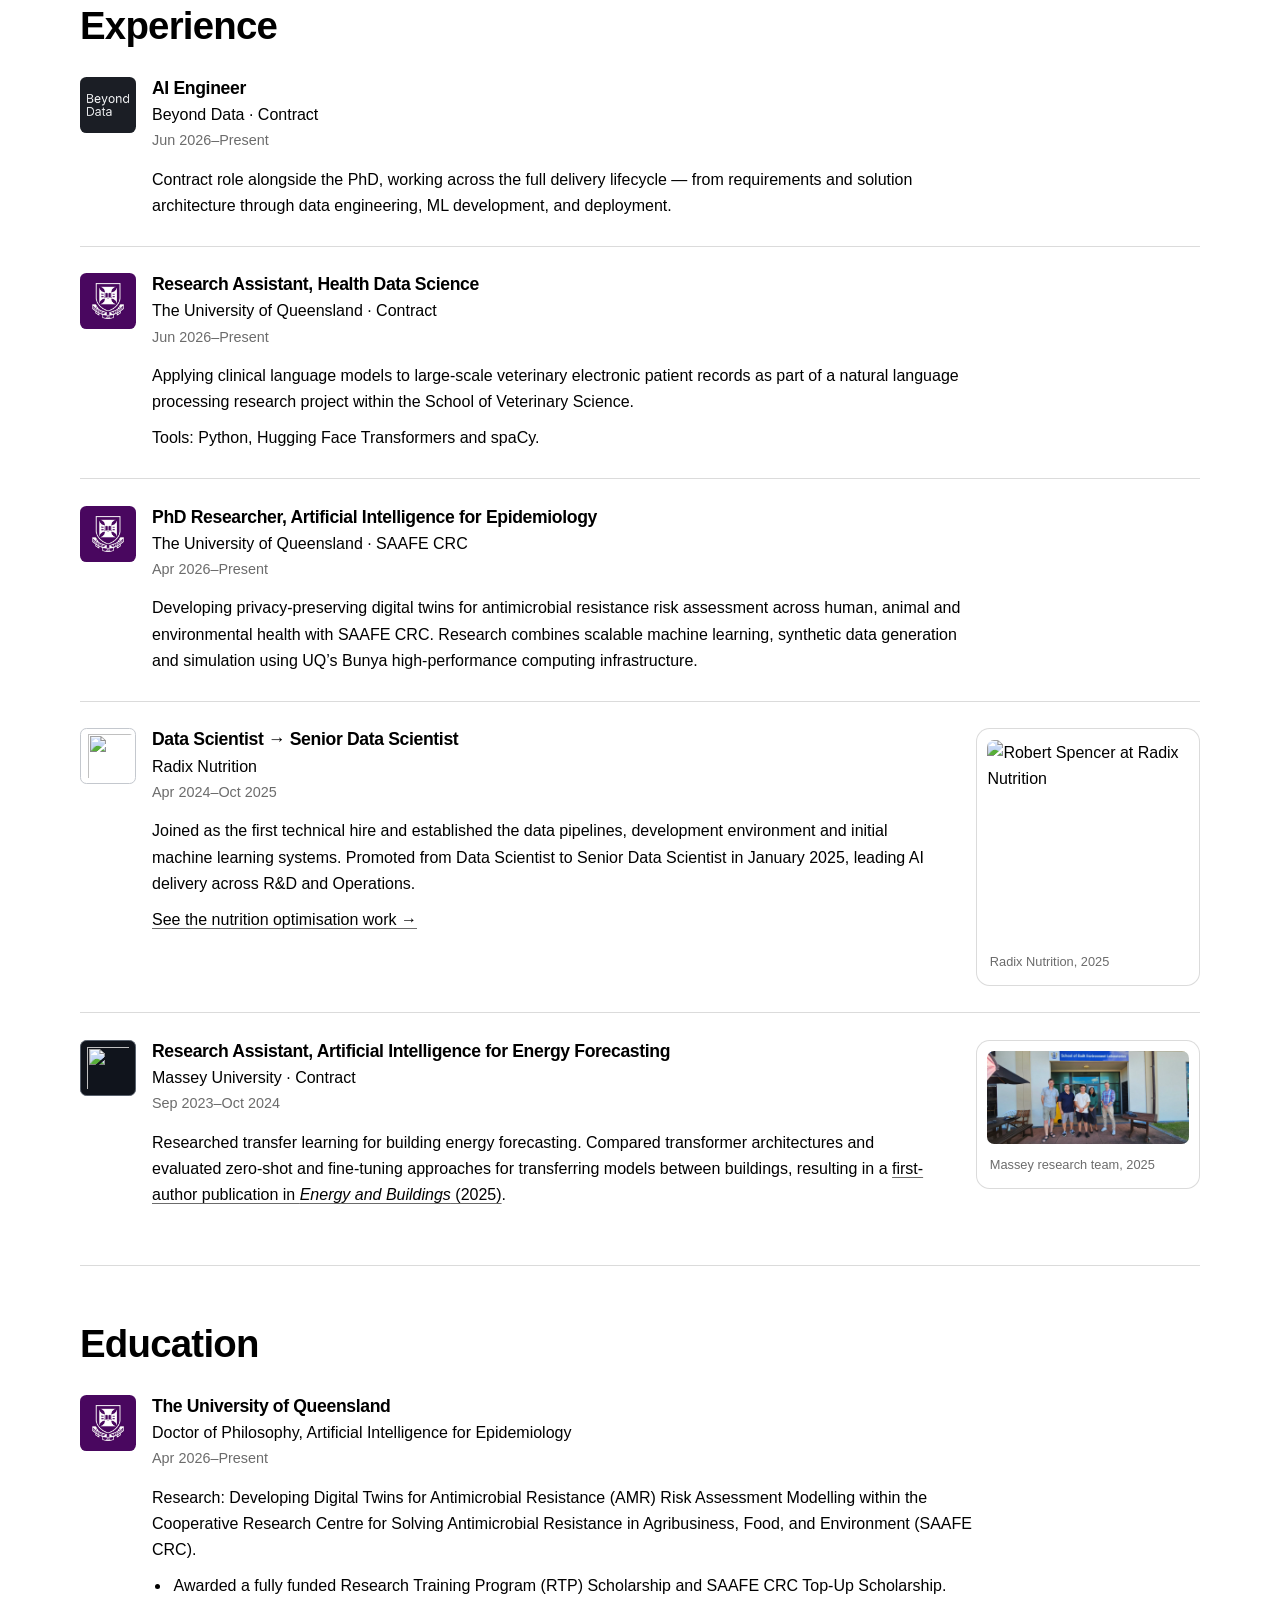
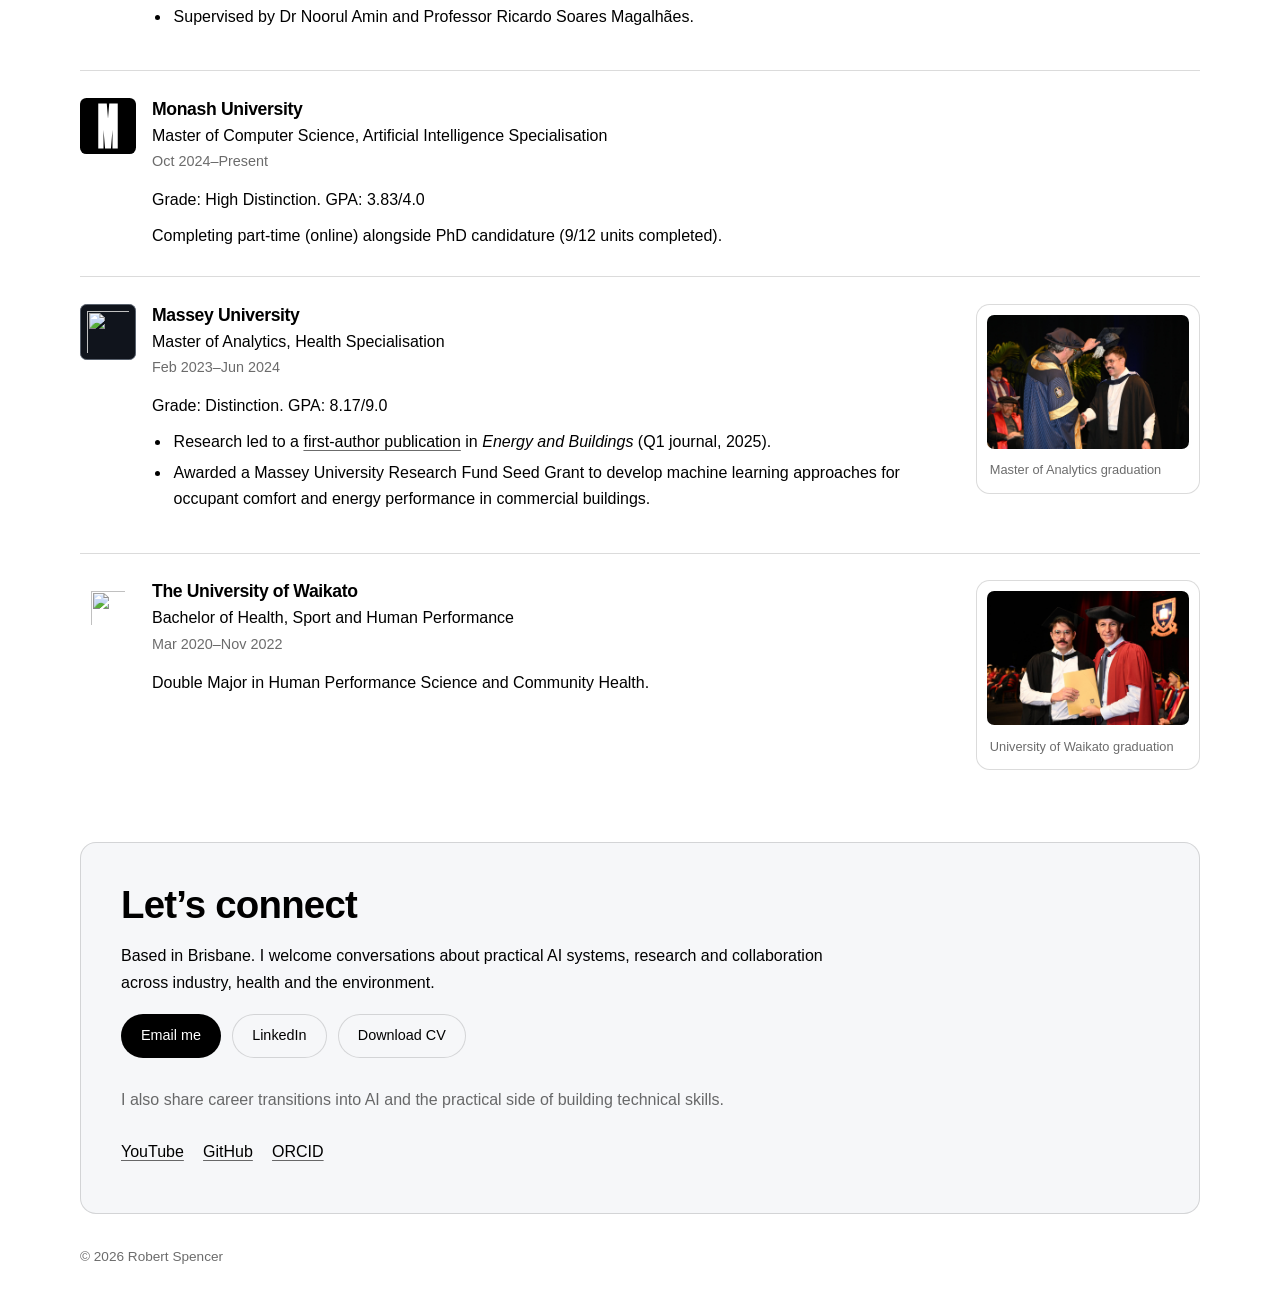
==== commit de71b380: "Mirror LinkedIn education entries and dates" ====
--- a/index.html
+++ b/index.html
@@ -80,7 +80,7 @@
 		<link rel="icon" type="image/svg+xml" href="images/favicon.svg?v=20260914" />
 		<link rel="shortcut icon" href="images/favicon.svg?v=20260914" />
 		<link rel="stylesheet" href="assets/css/main.css" />
-		<link rel="stylesheet" href="assets/css/custom.css?v=20261025-pass3" />
+		<link rel="stylesheet" href="assets/css/custom.css?v=20261025-pass4" />
 		<noscript><link rel="stylesheet" href="assets/css/noscript.css" /></noscript>
 	</head>
 	<body><a class="skip-link" href="#main">Skip to content</a>
@@ -233,22 +233,22 @@
         <img class="entry-logo entry-logo--dark entry-logo--crest" src="images/massey-logo.svg" alt="" loading="lazy" />
         <div class="entry-copy"><h3>Research Assistant, Artificial Intelligence for Energy Forecasting</h3><p class="entry-org">Massey University · Contract</p><p class="entry-date">Sep 2023–Oct 2024</p>
         <div class="entry-body"><p>Researched transfer learning for building energy forecasting. Compared transformer architectures and evaluated zero-shot and fine-tuning approaches for transferring models between buildings, resulting in a <a href="#proof-building-energy">first-author publication in <em>Energy and Buildings</em> (2025)</a>.</p></div></div>
-    <figure class="entry-photo"><img src="images/2025-02-21-massey-manalyt-supervisors.jpg" width="1800" height="832" alt="Robert Spencer with the Massey research team" class="photo-zoomable" loading="lazy" decoding="async" /><figcaption>Massey research team, 2025</figcaption></figure></article></div></section><section id="education" class="main custom-section"><div class="section-heading"><h2>Education</h2><p>My background in health and human performance led me into analytics, software engineering and AI research.</p></div><div class="resume-list"><article class="resume-entry">
+    <figure class="entry-photo"><img src="images/2025-02-21-massey-manalyt-supervisors.jpg" width="1800" height="832" alt="Robert Spencer with the Massey research team" class="photo-zoomable" loading="lazy" decoding="async" /><figcaption>Massey research team, 2025</figcaption></figure></article></div></section><section id="education" class="main custom-section"><div class="section-heading"><h2>Education</h2></div><div class="resume-list"><article class="resume-entry">
         <img class="entry-logo" src="images/uq-crest.png" alt="" loading="lazy" />
-        <div class="entry-copy"><h3>The University of Queensland</h3><p class="entry-degree">Doctor of Philosophy, Artificial Intelligence for Epidemiology</p><p class="entry-date">Apr 2026–Sep 2029 · Expected</p>
-        <div class="entry-body"><p>Research: SAAFE CRC Digital Twins for Antimicrobial Resistance (AMR) Risk Assessment Modelling.</p><ul class="outcome-list"><li>Awarded a fully funded Research Training Program (RTP) Scholarship and SAAFE CRC Top-Up Scholarship.</li><li>Supervised by Dr Noorul Amin and Professor Ricardo Soares Magalhães.</li></ul></div></div>
+        <div class="entry-copy"><h3>The University of Queensland</h3><p class="entry-degree">Doctor of Philosophy, Artificial Intelligence for Epidemiology</p><p class="entry-date">Apr 2026–Present</p>
+        <div class="entry-body"><p>Research: Developing Digital Twins for Antimicrobial Resistance (AMR) Risk Assessment Modelling within the Cooperative Research Centre for Solving Antimicrobial Resistance in Agribusiness, Food, and Environment (SAAFE CRC).</p><ul class="outcome-list"><li>Awarded a fully funded Research Training Program (RTP) Scholarship and SAAFE CRC Top-Up Scholarship.</li><li>Supervised by Dr Noorul Amin and Professor Ricardo Soares Magalhães.</li></ul></div></div>
     </article><article class="resume-entry">
         <img class="entry-logo" src="images/monash-m.svg" alt="" loading="lazy" />
-        <div class="entry-copy"><h3>Monash University</h3><p class="entry-degree">Master of Computer Science, Artificial Intelligence Specialisation</p><p class="entry-date">Oct 2024–Dec 2027 · Expected</p>
-        <div class="entry-body"><p>Grade: High Distinction. GPA: 3.83/4.0</p><p>Being completed alongside my PhD, 9/12 units complete.</p></div></div>
+        <div class="entry-copy"><h3>Monash University</h3><p class="entry-degree">Master of Computer Science, Artificial Intelligence Specialisation</p><p class="entry-date">Oct 2024–Present</p>
+        <div class="entry-body"><p>Grade: High Distinction. GPA: 3.83/4.0</p><p>Completing part-time (online) alongside PhD candidature (9/12 units completed).</p></div></div>
     </article><article class="resume-entry resume-entry--visual">
         <img class="entry-logo entry-logo--dark entry-logo--crest" src="images/massey-logo.svg" alt="" loading="lazy" />
         <div class="entry-copy"><h3>Massey University</h3><p class="entry-degree">Master of Analytics, Health Specialisation</p><p class="entry-date">Feb 2023–Jun 2024</p>
         <div class="entry-body"><p>Grade: Distinction. GPA: 8.17/9.0</p><ul class="outcome-list"><li>Research led to a <a href="#proof-building-energy">first-author publication</a> in <em>Energy and Buildings</em> (Q1 journal, 2025).</li><li>Awarded a Massey University Research Fund Seed Grant to develop machine learning approaches for occupant comfort and energy performance in commercial buildings.</li></ul></div></div>
     <figure class="entry-photo"><img src="images/2024-massey-graduation.jpeg" width="1800" height="1198" alt="Robert Spencer at Massey graduation" class="photo-zoomable" loading="lazy" decoding="async" /><figcaption>Master of Analytics graduation</figcaption></figure></article><article class="resume-entry resume-entry--visual">
         <img class="entry-logo entry-logo--light entry-logo--plain entry-logo--crest" src="images/waikato-logo.svg" alt="" loading="lazy" style="--crest-x: -2.9%" />
-        <div class="entry-copy"><h3>The University of Waikato</h3><p class="entry-degree">Bachelor of Health, Sport and Human Performance, Human Performance Science &amp; Community Health Double Major</p><p class="entry-date">Mar 2020–Nov 2022</p>
-        <div class="entry-body"><p>A grounding in health data, stakeholder context, and cross-disciplinary thinking that still informs my technical work.</p></div></div>
+        <div class="entry-copy"><h3>The University of Waikato</h3><p class="entry-degree">Bachelor of Health, Sport and Human Performance</p><p class="entry-date">Mar 2020–Nov 2022</p>
+        <div class="entry-body"><p>Double Major in Human Performance Science and Community Health.</p></div></div>
     <figure class="entry-photo"><img src="images/2023-waikato-graduation.jpeg" width="1800" height="1198" alt="Robert Spencer at Waikato graduation" class="photo-zoomable" loading="lazy" decoding="async" /><figcaption>University of Waikato graduation</figcaption></figure></article></div></section><section id="contact" class="main custom-section"><div class="section-heading"><h2>Let’s connect</h2></div><span id="content" class="anchor-alias"></span>
     <p>Based in Brisbane. I welcome conversations about practical AI systems, research and collaboration across industry, health and the environment.</p>
     <div class="contact-actions"><a href="mailto:rspencer9721@gmail.com" class="button primary">Email me</a><a href="https://www.linkedin.com/in/rspencer9721/" target="_blank" rel="noopener noreferrer" class="button">LinkedIn</a><a href="documents/2026-10-08%20Robert%20Spencer_CV.pdf" target="_blank" rel="noopener" class="button">Download CV</a></div>
--- a/assets/css/main.css
+++ b/assets/css/main.css
@@ -0,0 +1,3856 @@
+html, body, div, span, applet, object,
+iframe, h1, h2, h3, h4, h5, h6, p, blockquote,
+pre, a, abbr, acronym, address, big, cite,
+code, del, dfn, em, img, ins, kbd, q, s, samp,
+small, strike, strong, sub, sup, tt, var, b,
+u, i, center, dl, dt, dd, ol, ul, li, fieldset,
+form, label, legend, table, caption, tbody,
+tfoot, thead, tr, th, td, article, aside,
+canvas, details, embed, figure, figcaption,
+footer, header, hgroup, menu, nav, output, ruby,
+section, summary, time, mark, audio, video {
+	margin: 0;
+	padding: 0;
+	border: 0;
+	font-size: 100%;
+	font: inherit;
+	vertical-align: baseline;}
+
+article, aside, details, figcaption, figure,
+footer, header, hgroup, menu, nav, section {
+	display: block;}
+
+body {
+	line-height: 1;
+}
+
+ol, ul {
+	list-style: none;
+}
+
+blockquote, q {
+	quotes: none;
+}
+
+	blockquote:before, blockquote:after, q:before, q:after {
+		content: '';
+		content: none;
+	}
+
+table {
+	border-collapse: collapse;
+	border-spacing: 0;
+}
+
+body {
+	-webkit-text-size-adjust: none;
+}
+
+mark {
+	background-color: transparent;
+	color: inherit;
+}
+
+input::-moz-focus-inner {
+	border: 0;
+	padding: 0;
+}
+
+input, select, textarea {
+	-moz-appearance: none;
+	-webkit-appearance: none;
+	-ms-appearance: none;
+	appearance: none;
+}
+
+/* Basic */
+
+	@-ms-viewport {
+		width: device-width;
+	}
+
+	body {
+		-ms-overflow-style: scrollbar;
+	}
+
+	@media screen and (max-width: 480px) {
+
+		html, body {
+			min-width: 320px;
+		}
+
+	}
+
+	html {
+		box-sizing: border-box;
+	}
+
+	*, *:before, *:after {
+		box-sizing: inherit;
+	}
+
+	body {
+		background-color: #0d1117;
+		min-height: 100vh;
+		background-image: linear-gradient(
+			180deg,
+			#2b2b2b 0%,
+			#1f1f1f 28%,
+			#0a0a0a 65%,
+			#000000 100%
+		);
+		background-attachment: fixed;
+		background-repeat: no-repeat;
+		background-size: 100% 100%;
+	}
+
+		body.is-preload *, body.is-preload *:before, body.is-preload *:after {
+			-moz-animation: none !important;
+			-webkit-animation: none !important;
+			-ms-animation: none !important;
+			animation: none !important;
+			-moz-transition: none !important;
+			-webkit-transition: none !important;
+			-ms-transition: none !important;
+			transition: none !important;
+		}
+
+/* Type */
+
+	body {
+		color: rgba(255, 255, 255, 0.65);
+	}
+
+	body, input, select, textarea {
+		font-family: "Helvetica Neue", Helvetica, Arial, sans-serif;
+		font-size: 17pt;
+		font-weight: 300;
+		line-height: 1.65;
+	}
+
+		@media screen and (max-width: 1680px) {
+
+			body, input, select, textarea {
+				font-size: 14pt;
+			}
+
+		}
+
+		@media screen and (max-width: 1280px) {
+
+			body, input, select, textarea {
+				font-size: 12pt;
+			}
+
+		}
+
+		@media screen and (max-width: 360px) {
+
+			body, input, select, textarea {
+				font-size: 11pt;
+			}
+
+		}
+
+	a {
+		-moz-transition: color 0.2s ease, border-bottom 0.2s ease;
+		-webkit-transition: color 0.2s ease, border-bottom 0.2s ease;
+		-ms-transition: color 0.2s ease, border-bottom 0.2s ease;
+		transition: color 0.2s ease, border-bottom 0.2s ease;
+		text-decoration: none;
+		border-bottom: dotted 1px;
+		color: inherit;
+	}
+
+		a:hover {
+			border-bottom-color: transparent;
+		}
+
+	strong, b {
+		font-weight: 400;
+	}
+
+	em, i {
+		font-style: italic;
+	}
+
+	p {
+		margin: 0 0 2em 0;
+	}
+
+		p.content {
+			-moz-columns: 20em 2;
+			-webkit-columns: 20em 2;
+			-ms-columns: 20em 2;
+			columns: 20em 2;
+			-moz-column-gap: 2em;
+			-webkit-column-gap: 2em;
+			-ms-column-gap: 2em;
+			column-gap: 2em;
+			text-align: justify;
+		}
+
+	h1, h2, h3, h4, h5, h6 {
+		font-weight: 300;
+		line-height: 1.5;
+		margin: 0 0 0.7em 0;
+		letter-spacing: -0.025em;
+	}
+
+		h1 a, h2 a, h3 a, h4 a, h5 a, h6 a {
+			color: inherit;
+			text-decoration: none;
+		}
+
+	h1 {
+		font-size: 2.5em;
+		line-height: 1.2;
+	}
+
+	h2 {
+		font-size: 1.5em;
+	}
+
+	h3 {
+		font-size: 1.25em;
+	}
+
+	h4 {
+		font-size: 1.1em;
+	}
+
+	h5 {
+		font-size: 0.9em;
+	}
+
+	h6 {
+		font-size: 0.7em;
+	}
+
+	@media screen and (max-width: 736px) {
+
+		h1 {
+			font-size: 2em;
+		}
+
+	}
+
+	sub {
+		font-size: 0.8em;
+		position: relative;
+		top: 0.5em;
+	}
+
+	sup {
+		font-size: 0.8em;
+		position: relative;
+		top: -0.5em;
+	}
+
+	blockquote {
+		border-left: solid 4px;
+		font-style: italic;
+		margin: 0 0 2em 0;
+		padding: 0.5em 0 0.5em 2em;
+	}
+
+	code {
+		border-radius: 8px;
+		border: solid 1px;
+		font-family: "Courier New", monospace;
+		font-size: 0.9em;
+		margin: 0 0.25em;
+		padding: 0.25em 0.65em;
+	}
+
+	pre {
+		-webkit-overflow-scrolling: touch;
+		font-family: "Courier New", monospace;
+		font-size: 0.9em;
+		margin: 0 0 2em 0;
+	}
+
+		pre code {
+			display: block;
+			line-height: 1.75;
+			padding: 1em 1.5em;
+			overflow-x: auto;
+		}
+
+	hr {
+		border: 0;
+		border-bottom: solid 1px;
+		margin: 2em 0;
+	}
+
+		hr.major {
+			margin: 3em 0;
+		}
+
+	.align-left {
+		text-align: left;
+	}
+
+	.align-center {
+		text-align: center;
+	}
+
+	.align-right {
+		text-align: right;
+	}
+
+	input, select, textarea {
+		color: #ffffff;
+	}
+
+	a:hover {
+		color: #ffffff;
+	}
+
+	strong, b {
+		color: #ffffff;
+	}
+
+	h1, h2, h3, h4, h5, h6 {
+		color: #ffffff;
+	}
+
+	blockquote {
+		border-left-color: rgba(255, 255, 255, 0.35);
+	}
+
+	code {
+		background: rgba(255, 255, 255, 0.075);
+		border-color: rgba(255, 255, 255, 0.35);
+	}
+
+	hr {
+		border-bottom-color: rgba(255, 255, 255, 0.35);
+	}
+
+/* Row */
+
+	.row {
+		display: flex;
+		flex-wrap: wrap;
+		box-sizing: border-box;
+		align-items: stretch;
+	}
+
+		.row > * {
+			box-sizing: border-box;
+		}
+
+		.row.gtr-uniform > * > :last-child {
+			margin-bottom: 0;
+		}
+
+		.row.aln-left {
+			justify-content: flex-start;
+		}
+
+		.row.aln-center {
+			justify-content: center;
+		}
+
+		.row.aln-right {
+			justify-content: flex-end;
+		}
+
+		.row.aln-top {
+			align-items: flex-start;
+		}
+
+		.row.aln-middle {
+			align-items: center;
+		}
+
+		.row.aln-bottom {
+			align-items: flex-end;
+		}
+
+		.row > .imp {
+			order: -1;
+		}
+
+		.row > .col-1 {
+			width: 8.33333%;
+		}
+
+		.row > .off-1 {
+			margin-left: 8.33333%;
+		}
+
+		.row > .col-2 {
+			width: 16.66667%;
+		}
+
+		.row > .off-2 {
+			margin-left: 16.66667%;
+		}
+
+		.row > .col-3 {
+			width: 25%;
+		}
+
+		.row > .off-3 {
+			margin-left: 25%;
+		}
+
+		.row > .col-4 {
+			width: 33.33333%;
+		}
+
+		.row > .off-4 {
+			margin-left: 33.33333%;
+		}
+
+		.row > .col-5 {
+			width: 41.66667%;
+		}
+
+		.row > .off-5 {
+			margin-left: 41.66667%;
+		}
+
+		.row > .col-6 {
+			width: 50%;
+		}
+
+		.row > .off-6 {
+			margin-left: 50%;
+		}
+
+		.row > .col-7 {
+			width: 58.33333%;
+		}
+
+		.row > .off-7 {
+			margin-left: 58.33333%;
+		}
+
+		.row > .col-8 {
+			width: 66.66667%;
+		}
+
+		.row > .off-8 {
+			margin-left: 66.66667%;
+		}
+
+		.row > .col-9 {
+			width: 75%;
+		}
+
+		.row > .off-9 {
+			margin-left: 75%;
+		}
+
+		.row > .col-10 {
+			width: 83.33333%;
+		}
+
+		.row > .off-10 {
+			margin-left: 83.33333%;
+		}
+
+		.row > .col-11 {
+			width: 91.66667%;
+		}
+
+		.row > .off-11 {
+			margin-left: 91.66667%;
+		}
+
+		.row > .col-12 {
+			width: 100%;
+		}
+
+		.row > .off-12 {
+			margin-left: 100%;
+		}
+
+		.row.gtr-0 {
+			margin-top: 0;
+			margin-left: 0em;
+		}
+
+			.row.gtr-0 > * {
+				padding: 0 0 0 0em;
+			}
+
+			.row.gtr-0.gtr-uniform {
+				margin-top: 0em;
+			}
+
+				.row.gtr-0.gtr-uniform > * {
+					padding-top: 0em;
+				}
+
+		.row.gtr-25 {
+			margin-top: 0;
+			margin-left: -0.375em;
+		}
+
+			.row.gtr-25 > * {
+				padding: 0 0 0 0.375em;
+			}
+
+			.row.gtr-25.gtr-uniform {
+				margin-top: -0.375em;
+			}
+
+				.row.gtr-25.gtr-uniform > * {
+					padding-top: 0.375em;
+				}
+
+		.row.gtr-50 {
+			margin-top: 0;
+			margin-left: -0.75em;
+		}
+
+			.row.gtr-50 > * {
+				padding: 0 0 0 0.75em;
+			}
+
+			.row.gtr-50.gtr-uniform {
+				margin-top: -0.75em;
+			}
+
+				.row.gtr-50.gtr-uniform > * {
+					padding-top: 0.75em;
+				}
+
+		.row {
+			margin-top: 0;
+			margin-left: -1.5em;
+		}
+
+			.row > * {
+				padding: 0 0 0 1.5em;
+			}
+
+			.row.gtr-uniform {
+				margin-top: -1.5em;
+			}
+
+				.row.gtr-uniform > * {
+					padding-top: 1.5em;
+				}
+
+		.row.gtr-150 {
+			margin-top: 0;
+			margin-left: -2.25em;
+		}
+
+			.row.gtr-150 > * {
+				padding: 0 0 0 2.25em;
+			}
+
+			.row.gtr-150.gtr-uniform {
+				margin-top: -2.25em;
+			}
+
+				.row.gtr-150.gtr-uniform > * {
+					padding-top: 2.25em;
+				}
+
+		.row.gtr-200 {
+			margin-top: 0;
+			margin-left: -3em;
+		}
+
+			.row.gtr-200 > * {
+				padding: 0 0 0 3em;
+			}
+
+			.row.gtr-200.gtr-uniform {
+				margin-top: -3em;
+			}
+
+				.row.gtr-200.gtr-uniform > * {
+					padding-top: 3em;
+				}
+
+		@media screen and (max-width: 1680px) {
+
+			.row {
+				display: flex;
+				flex-wrap: wrap;
+				box-sizing: border-box;
+				align-items: stretch;
+			}
+
+				.row > * {
+					box-sizing: border-box;
+				}
+
+				.row.gtr-uniform > * > :last-child {
+					margin-bottom: 0;
+				}
+
+				.row.aln-left {
+					justify-content: flex-start;
+				}
+
+				.row.aln-center {
+					justify-content: center;
+				}
+
+				.row.aln-right {
+					justify-content: flex-end;
+				}
+
+				.row.aln-top {
+					align-items: flex-start;
+				}
+
+				.row.aln-middle {
+					align-items: center;
+				}
+
+				.row.aln-bottom {
+					align-items: flex-end;
+				}
+
+				.row > .imp-xlarge {
+					order: -1;
+				}
+
+				.row > .col-1-xlarge {
+					width: 8.33333%;
+				}
+
+				.row > .off-1-xlarge {
+					margin-left: 8.33333%;
+				}
+
+				.row > .col-2-xlarge {
+					width: 16.66667%;
+				}
+
+				.row > .off-2-xlarge {
+					margin-left: 16.66667%;
+				}
+
+				.row > .col-3-xlarge {
+					width: 25%;
+				}
+
+				.row > .off-3-xlarge {
+					margin-left: 25%;
+				}
+
+				.row > .col-4-xlarge {
+					width: 33.33333%;
+				}
+
+				.row > .off-4-xlarge {
+					margin-left: 33.33333%;
+				}
+
+				.row > .col-5-xlarge {
+					width: 41.66667%;
+				}
+
+				.row > .off-5-xlarge {
+					margin-left: 41.66667%;
+				}
+
+				.row > .col-6-xlarge {
+					width: 50%;
+				}
+
+				.row > .off-6-xlarge {
+					margin-left: 50%;
+				}
+
+				.row > .col-7-xlarge {
+					width: 58.33333%;
+				}
+
+				.row > .off-7-xlarge {
+					margin-left: 58.33333%;
+				}
+
+				.row > .col-8-xlarge {
+					width: 66.66667%;
+				}
+
+				.row > .off-8-xlarge {
+					margin-left: 66.66667%;
+				}
+
+				.row > .col-9-xlarge {
+					width: 75%;
+				}
+
+				.row > .off-9-xlarge {
+					margin-left: 75%;
+				}
+
+				.row > .col-10-xlarge {
+					width: 83.33333%;
+				}
+
+				.row > .off-10-xlarge {
+					margin-left: 83.33333%;
+				}
+
+				.row > .col-11-xlarge {
+					width: 91.66667%;
+				}
+
+				.row > .off-11-xlarge {
+					margin-left: 91.66667%;
+				}
+
+				.row > .col-12-xlarge {
+					width: 100%;
+				}
+
+				.row > .off-12-xlarge {
+					margin-left: 100%;
+				}
+
+				.row.gtr-0 {
+					margin-top: 0;
+					margin-left: 0em;
+				}
+
+					.row.gtr-0 > * {
+						padding: 0 0 0 0em;
+					}
+
+					.row.gtr-0.gtr-uniform {
+						margin-top: 0em;
+					}
+
+						.row.gtr-0.gtr-uniform > * {
+							padding-top: 0em;
+						}
+
+				.row.gtr-25 {
+					margin-top: 0;
+					margin-left: -0.375em;
+				}
+
+					.row.gtr-25 > * {
+						padding: 0 0 0 0.375em;
+					}
+
+					.row.gtr-25.gtr-uniform {
+						margin-top: -0.375em;
+					}
+
+						.row.gtr-25.gtr-uniform > * {
+							padding-top: 0.375em;
+						}
+
+				.row.gtr-50 {
+					margin-top: 0;
+					margin-left: -0.75em;
+				}
+
+					.row.gtr-50 > * {
+						padding: 0 0 0 0.75em;
+					}
+
+					.row.gtr-50.gtr-uniform {
+						margin-top: -0.75em;
+					}
+
+						.row.gtr-50.gtr-uniform > * {
+							padding-top: 0.75em;
+						}
+
+				.row {
+					margin-top: 0;
+					margin-left: -1.5em;
+				}
+
+					.row > * {
+						padding: 0 0 0 1.5em;
+					}
+
+					.row.gtr-uniform {
+						margin-top: -1.5em;
+					}
+
+						.row.gtr-uniform > * {
+							padding-top: 1.5em;
+						}
+
+				.row.gtr-150 {
+					margin-top: 0;
+					margin-left: -2.25em;
+				}
+
+					.row.gtr-150 > * {
+						padding: 0 0 0 2.25em;
+					}
+
+					.row.gtr-150.gtr-uniform {
+						margin-top: -2.25em;
+					}
+
+						.row.gtr-150.gtr-uniform > * {
+							padding-top: 2.25em;
+						}
+
+				.row.gtr-200 {
+					margin-top: 0;
+					margin-left: -3em;
+				}
+
+					.row.gtr-200 > * {
+						padding: 0 0 0 3em;
+					}
+
+					.row.gtr-200.gtr-uniform {
+						margin-top: -3em;
+					}
+
+						.row.gtr-200.gtr-uniform > * {
+							padding-top: 3em;
+						}
+
+		}
+
+		@media screen and (max-width: 1280px) {
+
+			.row {
+				display: flex;
+				flex-wrap: wrap;
+				box-sizing: border-box;
+				align-items: stretch;
+			}
+
+				.row > * {
+					box-sizing: border-box;
+				}
+
+				.row.gtr-uniform > * > :last-child {
+					margin-bottom: 0;
+				}
+
+				.row.aln-left {
+					justify-content: flex-start;
+				}
+
+				.row.aln-center {
+					justify-content: center;
+				}
+
+				.row.aln-right {
+					justify-content: flex-end;
+				}
+
+				.row.aln-top {
+					align-items: flex-start;
+				}
+
+				.row.aln-middle {
+					align-items: center;
+				}
+
+				.row.aln-bottom {
+					align-items: flex-end;
+				}
+
+				.row > .imp-large {
+					order: -1;
+				}
+
+				.row > .col-1-large {
+					width: 8.33333%;
+				}
+
+				.row > .off-1-large {
+					margin-left: 8.33333%;
+				}
+
+				.row > .col-2-large {
+					width: 16.66667%;
+				}
+
+				.row > .off-2-large {
+					margin-left: 16.66667%;
+				}
+
+				.row > .col-3-large {
+					width: 25%;
+				}
+
+				.row > .off-3-large {
+					margin-left: 25%;
+				}
+
+				.row > .col-4-large {
+					width: 33.33333%;
+				}
+
+				.row > .off-4-large {
+					margin-left: 33.33333%;
+				}
+
+				.row > .col-5-large {
+					width: 41.66667%;
+				}
+
+				.row > .off-5-large {
+					margin-left: 41.66667%;
+				}
+
+				.row > .col-6-large {
+					width: 50%;
+				}
+
+				.row > .off-6-large {
+					margin-left: 50%;
+				}
+
+				.row > .col-7-large {
+					width: 58.33333%;
+				}
+
+				.row > .off-7-large {
+					margin-left: 58.33333%;
+				}
+
+				.row > .col-8-large {
+					width: 66.66667%;
+				}
+
+				.row > .off-8-large {
+					margin-left: 66.66667%;
+				}
+
+				.row > .col-9-large {
+					width: 75%;
+				}
+
+				.row > .off-9-large {
+					margin-left: 75%;
+				}
+
+				.row > .col-10-large {
+					width: 83.33333%;
+				}
+
+				.row > .off-10-large {
+					margin-left: 83.33333%;
+				}
+
+				.row > .col-11-large {
+					width: 91.66667%;
+				}
+
+				.row > .off-11-large {
+					margin-left: 91.66667%;
+				}
+
+				.row > .col-12-large {
+					width: 100%;
+				}
+
+				.row > .off-12-large {
+					margin-left: 100%;
+				}
+
+				.row.gtr-0 {
+					margin-top: 0;
+					margin-left: 0em;
+				}
+
+					.row.gtr-0 > * {
+						padding: 0 0 0 0em;
+					}
+
+					.row.gtr-0.gtr-uniform {
+						margin-top: 0em;
+					}
+
+						.row.gtr-0.gtr-uniform > * {
+							padding-top: 0em;
+						}
+
+				.row.gtr-25 {
+					margin-top: 0;
+					margin-left: -0.375em;
+				}
+
+					.row.gtr-25 > * {
+						padding: 0 0 0 0.375em;
+					}
+
+					.row.gtr-25.gtr-uniform {
+						margin-top: -0.375em;
+					}
+
+						.row.gtr-25.gtr-uniform > * {
+							padding-top: 0.375em;
+						}
+
+				.row.gtr-50 {
+					margin-top: 0;
+					margin-left: -0.75em;
+				}
+
+					.row.gtr-50 > * {
+						padding: 0 0 0 0.75em;
+					}
+
+					.row.gtr-50.gtr-uniform {
+						margin-top: -0.75em;
+					}
+
+						.row.gtr-50.gtr-uniform > * {
+							padding-top: 0.75em;
+						}
+
+				.row {
+					margin-top: 0;
+					margin-left: -1.5em;
+				}
+
+					.row > * {
+						padding: 0 0 0 1.5em;
+					}
+
+					.row.gtr-uniform {
+						margin-top: -1.5em;
+					}
+
+						.row.gtr-uniform > * {
+							padding-top: 1.5em;
+						}
+
+				.row.gtr-150 {
+					margin-top: 0;
+					margin-left: -2.25em;
+				}
+
+					.row.gtr-150 > * {
+						padding: 0 0 0 2.25em;
+					}
+
+					.row.gtr-150.gtr-uniform {
+						margin-top: -2.25em;
+					}
+
+						.row.gtr-150.gtr-uniform > * {
+							padding-top: 2.25em;
+						}
+
+				.row.gtr-200 {
+					margin-top: 0;
+					margin-left: -3em;
+				}
+
+					.row.gtr-200 > * {
+						padding: 0 0 0 3em;
+					}
+
+					.row.gtr-200.gtr-uniform {
+						margin-top: -3em;
+					}
+
+						.row.gtr-200.gtr-uniform > * {
+							padding-top: 3em;
+						}
+
+		}
+
+		@media screen and (max-width: 980px) {
+
+			.row {
+				display: flex;
+				flex-wrap: wrap;
+				box-sizing: border-box;
+				align-items: stretch;
+			}
+
+				.row > * {
+					box-sizing: border-box;
+				}
+
+				.row.gtr-uniform > * > :last-child {
+					margin-bottom: 0;
+				}
+
+				.row.aln-left {
+					justify-content: flex-start;
+				}
+
+				.row.aln-center {
+					justify-content: center;
+				}
+
+				.row.aln-right {
+					justify-content: flex-end;
+				}
+
+				.row.aln-top {
+					align-items: flex-start;
+				}
+
+				.row.aln-middle {
+					align-items: center;
+				}
+
+				.row.aln-bottom {
+					align-items: flex-end;
+				}
+
+				.row > .imp-medium {
+					order: -1;
+				}
+
+				.row > .col-1-medium {
+					width: 8.33333%;
+				}
+
+				.row > .off-1-medium {
+					margin-left: 8.33333%;
+				}
+
+				.row > .col-2-medium {
+					width: 16.66667%;
+				}
+
+				.row > .off-2-medium {
+					margin-left: 16.66667%;
+				}
+
+				.row > .col-3-medium {
+					width: 25%;
+				}
+
+				.row > .off-3-medium {
+					margin-left: 25%;
+				}
+
+				.row > .col-4-medium {
+					width: 33.33333%;
+				}
+
+				.row > .off-4-medium {
+					margin-left: 33.33333%;
+				}
+
+				.row > .col-5-medium {
+					width: 41.66667%;
+				}
+
+				.row > .off-5-medium {
+					margin-left: 41.66667%;
+				}
+
+				.row > .col-6-medium {
+					width: 50%;
+				}
+
+				.row > .off-6-medium {
+					margin-left: 50%;
+				}
+
+				.row > .col-7-medium {
+					width: 58.33333%;
+				}
+
+				.row > .off-7-medium {
+					margin-left: 58.33333%;
+				}
+
+				.row > .col-8-medium {
+					width: 66.66667%;
+				}
+
+				.row > .off-8-medium {
+					margin-left: 66.66667%;
+				}
+
+				.row > .col-9-medium {
+					width: 75%;
+				}
+
+				.row > .off-9-medium {
+					margin-left: 75%;
+				}
+
+				.row > .col-10-medium {
+					width: 83.33333%;
+				}
+
+				.row > .off-10-medium {
+					margin-left: 83.33333%;
+				}
+
+				.row > .col-11-medium {
+					width: 91.66667%;
+				}
+
+				.row > .off-11-medium {
+					margin-left: 91.66667%;
+				}
+
+				.row > .col-12-medium {
+					width: 100%;
+				}
+
+				.row > .off-12-medium {
+					margin-left: 100%;
+				}
+
+				.row.gtr-0 {
+					margin-top: 0;
+					margin-left: 0em;
+				}
+
+					.row.gtr-0 > * {
+						padding: 0 0 0 0em;
+					}
+
+					.row.gtr-0.gtr-uniform {
+						margin-top: 0em;
+					}
+
+						.row.gtr-0.gtr-uniform > * {
+							padding-top: 0em;
+						}
+
+				.row.gtr-25 {
+					margin-top: 0;
+					margin-left: -0.375em;
+				}
+
+					.row.gtr-25 > * {
+						padding: 0 0 0 0.375em;
+					}
+
+					.row.gtr-25.gtr-uniform {
+						margin-top: -0.375em;
+					}
+
+						.row.gtr-25.gtr-uniform > * {
+							padding-top: 0.375em;
+						}
+
+				.row.gtr-50 {
+					margin-top: 0;
+					margin-left: -0.75em;
+				}
+
+					.row.gtr-50 > * {
+						padding: 0 0 0 0.75em;
+					}
+
+					.row.gtr-50.gtr-uniform {
+						margin-top: -0.75em;
+					}
+
+						.row.gtr-50.gtr-uniform > * {
+							padding-top: 0.75em;
+						}
+
+				.row {
+					margin-top: 0;
+					margin-left: -1.5em;
+				}
+
+					.row > * {
+						padding: 0 0 0 1.5em;
+					}
+
+					.row.gtr-uniform {
+						margin-top: -1.5em;
+					}
+
+						.row.gtr-uniform > * {
+							padding-top: 1.5em;
+						}
+
+				.row.gtr-150 {
+					margin-top: 0;
+					margin-left: -2.25em;
+				}
+
+					.row.gtr-150 > * {
+						padding: 0 0 0 2.25em;
+					}
+
+					.row.gtr-150.gtr-uniform {
+						margin-top: -2.25em;
+					}
+
+						.row.gtr-150.gtr-uniform > * {
+							padding-top: 2.25em;
+						}
+
+				.row.gtr-200 {
+					margin-top: 0;
+					margin-left: -3em;
+				}
+
+					.row.gtr-200 > * {
+						padding: 0 0 0 3em;
+					}
+
+					.row.gtr-200.gtr-uniform {
+						margin-top: -3em;
+					}
+
+						.row.gtr-200.gtr-uniform > * {
+							padding-top: 3em;
+						}
+
+		}
+
+		@media screen and (max-width: 736px) {
+
+			.row {
+				display: flex;
+				flex-wrap: wrap;
+				box-sizing: border-box;
+				align-items: stretch;
+			}
+
+				.row > * {
+					box-sizing: border-box;
+				}
+
+				.row.gtr-uniform > * > :last-child {
+					margin-bottom: 0;
+				}
+
+				.row.aln-left {
+					justify-content: flex-start;
+				}
+
+				.row.aln-center {
+					justify-content: center;
+				}
+
+				.row.aln-right {
+					justify-content: flex-end;
+				}
+
+				.row.aln-top {
+					align-items: flex-start;
+				}
+
+				.row.aln-middle {
+					align-items: center;
+				}
+
+				.row.aln-bottom {
+					align-items: flex-end;
+				}
+
+				.row > .imp-small {
+					order: -1;
+				}
+
+				.row > .col-1-small {
+					width: 8.33333%;
+				}
+
+				.row > .off-1-small {
+					margin-left: 8.33333%;
+				}
+
+				.row > .col-2-small {
+					width: 16.66667%;
+				}
+
+				.row > .off-2-small {
+					margin-left: 16.66667%;
+				}
+
+				.row > .col-3-small {
+					width: 25%;
+				}
+
+				.row > .off-3-small {
+					margin-left: 25%;
+				}
+
+				.row > .col-4-small {
+					width: 33.33333%;
+				}
+
+				.row > .off-4-small {
+					margin-left: 33.33333%;
+				}
+
+				.row > .col-5-small {
+					width: 41.66667%;
+				}
+
+				.row > .off-5-small {
+					margin-left: 41.66667%;
+				}
+
+				.row > .col-6-small {
+					width: 50%;
+				}
+
+				.row > .off-6-small {
+					margin-left: 50%;
+				}
+
+				.row > .col-7-small {
+					width: 58.33333%;
+				}
+
+				.row > .off-7-small {
+					margin-left: 58.33333%;
+				}
+
+				.row > .col-8-small {
+					width: 66.66667%;
+				}
+
+				.row > .off-8-small {
+					margin-left: 66.66667%;
+				}
+
+				.row > .col-9-small {
+					width: 75%;
+				}
+
+				.row > .off-9-small {
+					margin-left: 75%;
+				}
+
+				.row > .col-10-small {
+					width: 83.33333%;
+				}
+
+				.row > .off-10-small {
+					margin-left: 83.33333%;
+				}
+
+				.row > .col-11-small {
+					width: 91.66667%;
+				}
+
+				.row > .off-11-small {
+					margin-left: 91.66667%;
+				}
+
+				.row > .col-12-small {
+					width: 100%;
+				}
+
+				.row > .off-12-small {
+					margin-left: 100%;
+				}
+
+				.row.gtr-0 {
+					margin-top: 0;
+					margin-left: 0em;
+				}
+
+					.row.gtr-0 > * {
+						padding: 0 0 0 0em;
+					}
+
+					.row.gtr-0.gtr-uniform {
+						margin-top: 0em;
+					}
+
+						.row.gtr-0.gtr-uniform > * {
+							padding-top: 0em;
+						}
+
+				.row.gtr-25 {
+					margin-top: 0;
+					margin-left: -0.25em;
+				}
+
+					.row.gtr-25 > * {
+						padding: 0 0 0 0.25em;
+					}
+
+					.row.gtr-25.gtr-uniform {
+						margin-top: -0.25em;
+					}
+
+						.row.gtr-25.gtr-uniform > * {
+							padding-top: 0.25em;
+						}
+
+				.row.gtr-50 {
+					margin-top: 0;
+					margin-left: -0.5em;
+				}
+
+					.row.gtr-50 > * {
+						padding: 0 0 0 0.5em;
+					}
+
+					.row.gtr-50.gtr-uniform {
+						margin-top: -0.5em;
+					}
+
+						.row.gtr-50.gtr-uniform > * {
+							padding-top: 0.5em;
+						}
+
+				.row {
+					margin-top: 0;
+					margin-left: -1em;
+				}
+
+					.row > * {
+						padding: 0 0 0 1em;
+					}
+
+					.row.gtr-uniform {
+						margin-top: -1em;
+					}
+
+						.row.gtr-uniform > * {
+							padding-top: 1em;
+						}
+
+				.row.gtr-150 {
+					margin-top: 0;
+					margin-left: -1.5em;
+				}
+
+					.row.gtr-150 > * {
+						padding: 0 0 0 1.5em;
+					}
+
+					.row.gtr-150.gtr-uniform {
+						margin-top: -1.5em;
+					}
+
+						.row.gtr-150.gtr-uniform > * {
+							padding-top: 1.5em;
+						}
+
+				.row.gtr-200 {
+					margin-top: 0;
+					margin-left: -2em;
+				}
+
+					.row.gtr-200 > * {
+						padding: 0 0 0 2em;
+					}
+
+					.row.gtr-200.gtr-uniform {
+						margin-top: -2em;
+					}
+
+						.row.gtr-200.gtr-uniform > * {
+							padding-top: 2em;
+						}
+
+		}
+
+		@media screen and (max-width: 480px) {
+
+			.row {
+				display: flex;
+				flex-wrap: wrap;
+				box-sizing: border-box;
+				align-items: stretch;
+			}
+
+				.row > * {
+					box-sizing: border-box;
+				}
+
+				.row.gtr-uniform > * > :last-child {
+					margin-bottom: 0;
+				}
+
+				.row.aln-left {
+					justify-content: flex-start;
+				}
+
+				.row.aln-center {
+					justify-content: center;
+				}
+
+				.row.aln-right {
+					justify-content: flex-end;
+				}
+
+				.row.aln-top {
+					align-items: flex-start;
+				}
+
+				.row.aln-middle {
+					align-items: center;
+				}
+
+				.row.aln-bottom {
+					align-items: flex-end;
+				}
+
+				.row > .imp-xsmall {
+					order: -1;
+				}
+
+				.row > .col-1-xsmall {
+					width: 8.33333%;
+				}
+
+				.row > .off-1-xsmall {
+					margin-left: 8.33333%;
+				}
+
+				.row > .col-2-xsmall {
+					width: 16.66667%;
+				}
+
+				.row > .off-2-xsmall {
+					margin-left: 16.66667%;
+				}
+
+				.row > .col-3-xsmall {
+					width: 25%;
+				}
+
+				.row > .off-3-xsmall {
+					margin-left: 25%;
+				}
+
+				.row > .col-4-xsmall {
+					width: 33.33333%;
+				}
+
+				.row > .off-4-xsmall {
+					margin-left: 33.33333%;
+				}
+
+				.row > .col-5-xsmall {
+					width: 41.66667%;
+				}
+
+				.row > .off-5-xsmall {
+					margin-left: 41.66667%;
+				}
+
+				.row > .col-6-xsmall {
+					width: 50%;
+				}
+
+				.row > .off-6-xsmall {
+					margin-left: 50%;
+				}
+
+				.row > .col-7-xsmall {
+					width: 58.33333%;
+				}
+
+				.row > .off-7-xsmall {
+					margin-left: 58.33333%;
+				}
+
+				.row > .col-8-xsmall {
+					width: 66.66667%;
+				}
+
+				.row > .off-8-xsmall {
+					margin-left: 66.66667%;
+				}
+
+				.row > .col-9-xsmall {
+					width: 75%;
+				}
+
+				.row > .off-9-xsmall {
+					margin-left: 75%;
+				}
+
+				.row > .col-10-xsmall {
+					width: 83.33333%;
+				}
+
+				.row > .off-10-xsmall {
+					margin-left: 83.33333%;
+				}
+
+				.row > .col-11-xsmall {
+					width: 91.66667%;
+				}
+
+				.row > .off-11-xsmall {
+					margin-left: 91.66667%;
+				}
+
+				.row > .col-12-xsmall {
+					width: 100%;
+				}
+
+				.row > .off-12-xsmall {
+					margin-left: 100%;
+				}
+
+				.row.gtr-0 {
+					margin-top: 0;
+					margin-left: 0em;
+				}
+
+					.row.gtr-0 > * {
+						padding: 0 0 0 0em;
+					}
+
+					.row.gtr-0.gtr-uniform {
+						margin-top: 0em;
+					}
+
+						.row.gtr-0.gtr-uniform > * {
+							padding-top: 0em;
+						}
+
+				.row.gtr-25 {
+					margin-top: 0;
+					margin-left: -0.3125em;
+				}
+
+					.row.gtr-25 > * {
+						padding: 0 0 0 0.3125em;
+					}
+
+					.row.gtr-25.gtr-uniform {
+						margin-top: -0.3125em;
+					}
+
+						.row.gtr-25.gtr-uniform > * {
+							padding-top: 0.3125em;
+						}
+
+				.row.gtr-50 {
+					margin-top: 0;
+					margin-left: -0.625em;
+				}
+
+					.row.gtr-50 > * {
+						padding: 0 0 0 0.625em;
+					}
+
+					.row.gtr-50.gtr-uniform {
+						margin-top: -0.625em;
+					}
+
+						.row.gtr-50.gtr-uniform > * {
+							padding-top: 0.625em;
+						}
+
+				.row {
+					margin-top: 0;
+					margin-left: -1.25em;
+				}
+
+					.row > * {
+						padding: 0 0 0 1.25em;
+					}
+
+					.row.gtr-uniform {
+						margin-top: -1.25em;
+					}
+
+						.row.gtr-uniform > * {
+							padding-top: 1.25em;
+						}
+
+				.row.gtr-150 {
+					margin-top: 0;
+					margin-left: -1.875em;
+				}
+
+					.row.gtr-150 > * {
+						padding: 0 0 0 1.875em;
+					}
+
+					.row.gtr-150.gtr-uniform {
+						margin-top: -1.875em;
+					}
+
+						.row.gtr-150.gtr-uniform > * {
+							padding-top: 1.875em;
+						}
+
+				.row.gtr-200 {
+					margin-top: 0;
+					margin-left: -2.5em;
+				}
+
+					.row.gtr-200 > * {
+						padding: 0 0 0 2.5em;
+					}
+
+					.row.gtr-200.gtr-uniform {
+						margin-top: -2.5em;
+					}
+
+						.row.gtr-200.gtr-uniform > * {
+							padding-top: 2.5em;
+						}
+
+		}
+
+/* Box */
+
+	.box {
+		border-radius: 8px;
+		border: solid;
+		margin-bottom: 2em;
+		padding: 1.5em;
+	}
+
+		.box > :last-child,
+		.box > :last-child > :last-child,
+		.box > :last-child > :last-child > :last-child {
+			margin-bottom: 0;
+		}
+
+		.box.alt {
+			border: 0;
+			border-radius: 0;
+			padding: 0;
+		}
+
+	.box {
+		border-color: rgba(255, 255, 255, 0.35);
+	}
+
+/* Button */
+
+	input[type="submit"],
+	input[type="reset"],
+	input[type="button"],
+	button,
+	.button {
+		-moz-appearance: none;
+		-webkit-appearance: none;
+		-ms-appearance: none;
+		appearance: none;
+		-moz-transition: background-color 0.2s ease-in-out, color 0.2s ease-in-out;
+		-webkit-transition: background-color 0.2s ease-in-out, color 0.2s ease-in-out;
+		-ms-transition: background-color 0.2s ease-in-out, color 0.2s ease-in-out;
+		transition: background-color 0.2s ease-in-out, color 0.2s ease-in-out;
+		border-radius: 8px;
+		border: 0;
+		cursor: pointer;
+		display: inline-block;
+		font-weight: 300;
+		height: 2.75em;
+		line-height: 2.75em;
+		min-width: 9.25em;
+		padding: 0 1.5em;
+		text-align: center;
+		text-decoration: none;
+		white-space: nowrap;
+	}
+
+		input[type="submit"].icon,
+		input[type="reset"].icon,
+		input[type="button"].icon,
+		button.icon,
+		.button.icon {
+			padding-left: 1.35em;
+		}
+
+			input[type="submit"].icon:before,
+			input[type="reset"].icon:before,
+			input[type="button"].icon:before,
+			button.icon:before,
+			.button.icon:before {
+				margin-right: 0.5em;
+			}
+
+		input[type="submit"].fit,
+		input[type="reset"].fit,
+		input[type="button"].fit,
+		button.fit,
+		.button.fit {
+			width: 100%;
+		}
+
+		input[type="submit"].small,
+		input[type="reset"].small,
+		input[type="button"].small,
+		button.small,
+		.button.small {
+			font-size: 0.8em;
+		}
+
+		input[type="submit"].large,
+		input[type="reset"].large,
+		input[type="button"].large,
+		button.large,
+		.button.large {
+			font-size: 1.35em;
+		}
+
+		input[type="submit"].disabled, input[type="submit"]:disabled,
+		input[type="reset"].disabled,
+		input[type="reset"]:disabled,
+		input[type="button"].disabled,
+		input[type="button"]:disabled,
+		button.disabled,
+		button:disabled,
+		.button.disabled,
+		.button:disabled {
+			pointer-events: none;
+			opacity: 0.25;
+		}
+
+		@media screen and (max-width: 736px) {
+
+			input[type="submit"],
+			input[type="reset"],
+			input[type="button"],
+			button,
+			.button {
+				min-width: 0;
+			}
+
+		}
+
+	input[type="submit"],
+	input[type="reset"],
+	input[type="button"],
+	button,
+	.button {
+		background-color: transparent;
+		box-shadow: inset 0 0 0 1px rgba(255, 255, 255, 0.35);
+		color: #ffffff !important;
+	}
+
+		input[type="submit"]:hover,
+		input[type="reset"]:hover,
+		input[type="button"]:hover,
+		button:hover,
+		.button:hover {
+			background-color: rgba(255, 255, 255, 0.075);
+		}
+
+		input[type="submit"]:active,
+		input[type="reset"]:active,
+		input[type="button"]:active,
+		button:active,
+		.button:active {
+			background-color: rgba(255, 255, 255, 0.2);
+		}
+
+		input[type="submit"].icon:before,
+		input[type="reset"].icon:before,
+		input[type="button"].icon:before,
+		button.icon:before,
+		.button.icon:before {
+			color: rgba(255, 255, 255, 0.5);
+		}
+
+		input[type="submit"].primary,
+		input[type="reset"].primary,
+		input[type="button"].primary,
+		button.primary,
+		.button.primary {
+			background-color: #8cc9f0;
+			color: #ffffff !important;
+			box-shadow: none;
+		}
+
+			input[type="submit"].primary:hover,
+			input[type="reset"].primary:hover,
+			input[type="button"].primary:hover,
+			button.primary:hover,
+			.button.primary:hover {
+				background-color: #9acff2;
+			}
+
+			input[type="submit"].primary:active,
+			input[type="reset"].primary:active,
+			input[type="button"].primary:active,
+			button.primary:active,
+			.button.primary:active {
+				background-color: #7ec3ee;
+			}
+
+			input[type="submit"].primary.icon:before,
+			input[type="reset"].primary.icon:before,
+			input[type="button"].primary.icon:before,
+			button.primary.icon:before,
+			.button.primary.icon:before {
+				color: #ffffff !important;
+			}
+
+/* Form */
+
+	form {
+		margin: 0 0 2em 0;
+	}
+
+	label {
+		display: block;
+		font-size: 0.9em;
+		font-weight: 400;
+		margin: 0 0 1em 0;
+	}
+
+	input[type="text"],
+	input[type="password"],
+	input[type="email"],
+	select,
+	textarea {
+		-moz-appearance: none;
+		-webkit-appearance: none;
+		-ms-appearance: none;
+		appearance: none;
+		border-radius: 8px;
+		border: solid 1px;
+		color: inherit;
+		display: block;
+		outline: 0;
+		padding: 0 1em;
+		text-decoration: none;
+		width: 100%;
+	}
+
+		input[type="text"]:invalid,
+		input[type="password"]:invalid,
+		input[type="email"]:invalid,
+		select:invalid,
+		textarea:invalid {
+			box-shadow: none;
+		}
+
+	select {
+		background-size: 1.25rem;
+		background-repeat: no-repeat;
+		background-position: calc(100% - 1rem) center;
+		height: 2.75em;
+		padding-right: 2.75em;
+		text-overflow: ellipsis;
+	}
+
+		select:focus::-ms-value {
+			background-color: transparent;
+		}
+
+		select::-ms-expand {
+			display: none;
+		}
+
+	input[type="text"],
+	input[type="password"],
+	input[type="email"],
+	select {
+		height: 2.75em;
+	}
+
+	textarea {
+		padding: 0.75em 1em;
+	}
+
+	input[type="checkbox"],
+	input[type="radio"] {
+		-moz-appearance: none;
+		-webkit-appearance: none;
+		-ms-appearance: none;
+		appearance: none;
+		display: block;
+		float: left;
+		margin-right: -2em;
+		opacity: 0;
+		width: 1em;
+		z-index: -1;
+	}
+
+		input[type="checkbox"] + label,
+		input[type="radio"] + label {
+			text-decoration: none;
+			cursor: pointer;
+			display: inline-block;
+			font-size: 1em;
+			font-weight: 300;
+			padding-left: 2.4em;
+			padding-right: 0.75em;
+			position: relative;
+		}
+
+			input[type="checkbox"] + label:before,
+			input[type="radio"] + label:before {
+				-moz-osx-font-smoothing: grayscale;
+				-webkit-font-smoothing: antialiased;
+				display: inline-block;
+				font-style: normal;
+				font-variant: normal;
+				text-rendering: auto;
+				line-height: 1;
+				text-transform: none !important;
+				font-family: 'Font Awesome 5 Free';
+				font-weight: 900;
+			}
+
+			input[type="checkbox"] + label:before,
+			input[type="radio"] + label:before {
+				border-radius: 8px;
+				border: solid 1px;
+				content: '';
+				display: inline-block;
+				font-size: 0.8em;
+				height: 2.0625em;
+				left: 0;
+				line-height: 2.0625em;
+				position: absolute;
+				text-align: center;
+				top: 0;
+				width: 2.0625em;
+			}
+
+		input[type="checkbox"]:checked + label:before,
+		input[type="radio"]:checked + label:before {
+			content: '\f00c';
+		}
+
+	input[type="checkbox"] + label:before {
+		border-radius: 8px;
+	}
+
+	input[type="radio"] + label:before {
+		border-radius: 100%;
+	}
+
+	::-webkit-input-placeholder {
+		opacity: 1.0;
+	}
+
+	:-moz-placeholder {
+		opacity: 1.0;
+	}
+
+	::-moz-placeholder {
+		opacity: 1.0;
+	}
+
+	:-ms-input-placeholder {
+		opacity: 1.0;
+	}
+
+	label {
+		color: #ffffff;
+	}
+
+	input[type="text"],
+	input[type="password"],
+	input[type="email"],
+	select,
+	textarea {
+		background-color: rgba(255, 255, 255, 0.075);
+		border-color: rgba(255, 255, 255, 0.35);
+	}
+
+		input[type="text"]:focus,
+		input[type="password"]:focus,
+		input[type="email"]:focus,
+		select:focus,
+		textarea:focus {
+			border-color: #8cc9f0;
+			box-shadow: 0 0 0 1px #8cc9f0;
+		}
+
+	select {
+		background-image: url("data:image/svg+xml;charset=utf8,%3Csvg xmlns='http://www.w3.org/2000/svg' width='40' height='40' preserveAspectRatio='none' viewBox='0 0 40 40'%3E%3Cpath d='M9.4,12.3l10.4,10.4l10.4-10.4c0.2-0.2,0.5-0.4,0.9-0.4c0.3,0,0.6,0.1,0.9,0.4l3.3,3.3c0.2,0.2,0.4,0.5,0.4,0.9 c0,0.4-0.1,0.6-0.4,0.9L20.7,31.9c-0.2,0.2-0.5,0.4-0.9,0.4c-0.3,0-0.6-0.1-0.9-0.4L4.3,17.3c-0.2-0.2-0.4-0.5-0.4-0.9 c0-0.4,0.1-0.6,0.4-0.9l3.3-3.3c0.2-0.2,0.5-0.4,0.9-0.4S9.1,12.1,9.4,12.3z' fill='rgba(255, 255, 255, 0.35)' /%3E%3C/svg%3E");
+	}
+
+		select option {
+			color: #ffffff;
+			background: #935d8c;
+		}
+
+	input[type="checkbox"] + label,
+	input[type="radio"] + label {
+		color: rgba(255, 255, 255, 0.65);
+	}
+
+		input[type="checkbox"] + label:before,
+		input[type="radio"] + label:before {
+			background: rgba(255, 255, 255, 0.075);
+			border-color: rgba(255, 255, 255, 0.35);
+		}
+
+	input[type="checkbox"]:checked + label:before,
+	input[type="radio"]:checked + label:before {
+		background-color: #ffffff;
+		border-color: #ffffff;
+		color: #935d8c;
+	}
+
+	input[type="checkbox"]:focus + label:before,
+	input[type="radio"]:focus + label:before {
+		border-color: #8cc9f0;
+		box-shadow: 0 0 0 1px #8cc9f0;
+	}
+
+	::-webkit-input-placeholder {
+		color: rgba(255, 255, 255, 0.5) !important;
+	}
+
+	:-moz-placeholder {
+		color: rgba(255, 255, 255, 0.5) !important;
+	}
+
+	::-moz-placeholder {
+		color: rgba(255, 255, 255, 0.5) !important;
+	}
+
+	:-ms-input-placeholder {
+		color: rgba(255, 255, 255, 0.5) !important;
+	}
+
+	.formerize-placeholder {
+		color: rgba(255, 255, 255, 0.5) !important;
+	}
+
+/* Icon */
+
+	.icon {
+		text-decoration: none;
+		-moz-transition: background-color 0.2s ease-in-out, color 0.2s ease-in-out;
+		-webkit-transition: background-color 0.2s ease-in-out, color 0.2s ease-in-out;
+		-ms-transition: background-color 0.2s ease-in-out, color 0.2s ease-in-out;
+		transition: background-color 0.2s ease-in-out, color 0.2s ease-in-out;
+		border-bottom: none;
+		position: relative;
+	}
+
+		.icon:before {
+			-moz-osx-font-smoothing: grayscale;
+			-webkit-font-smoothing: antialiased;
+			display: inline-block;
+			font-style: normal;
+			font-variant: normal;
+			text-rendering: auto;
+			line-height: 1;
+			text-transform: none !important;
+			font-family: 'Font Awesome 5 Free';
+			font-weight: 400;
+		}
+
+		.icon > .label {
+			display: none;
+		}
+
+		.icon:before {
+			line-height: solid;
+		}
+
+		.icon.solid:before {
+			font-weight: 900;
+		}
+
+		.icon.brands:before {
+			font-family: 'Font Awesome 5 Brands';
+		}
+
+		.icon.major {
+			border: solid 1px;
+			display: inline-block;
+			border-radius: 100%;
+			padding: 0.65em;
+			margin: 0 0 2em 0;
+			cursor: default;
+		}
+
+			.icon.major:before {
+				display: inline-block;
+				font-size: 6.25rem;
+				width: 2.25em;
+				height: 2.25em;
+				line-height: 2.2em;
+				border-radius: 100%;
+				border: solid 1px;
+				text-align: center;
+			}
+
+		.icon.alt {
+			display: inline-block;
+			border: solid 1px;
+			border-radius: 100%;
+		}
+
+			.icon.alt:before {
+				display: block;
+				font-size: 1.25em;
+				width: 2em;
+				height: 2em;
+				text-align: center;
+				line-height: 2em;
+			}
+
+		.icon.style1 {
+			color: #8cc9f0;
+		}
+
+		.icon.style2 {
+			color: #79c0ff;
+		}
+
+		.icon.style3 {
+			color: #8cc9f0;
+		}
+
+		.icon.style4 {
+			color: #79c0ff;
+		}
+
+		.icon.style5 {
+			color: #8cc9f0;
+		}
+
+		@media screen and (max-width: 1680px) {
+
+			.icon.major:before {
+				font-size: 5.5rem;
+			}
+
+		}
+
+		@media screen and (max-width: 1280px) {
+
+			.icon.major:before {
+				font-size: 4.75rem;
+			}
+
+		}
+
+		@media screen and (max-width: 736px) {
+
+			.icon.major {
+				margin: 0 0 1.5em 0;
+				padding: 0.35em;
+			}
+
+				.icon.major:before {
+					font-size: 3.5rem;
+				}
+
+		}
+
+	.icon.major {
+		border-color: rgba(255, 255, 255, 0.35);
+	}
+
+		.icon.major:before {
+			border-color: rgba(255, 255, 255, 0.35);
+		}
+
+	.icon.alt {
+		border-color: rgba(255, 255, 255, 0.35);
+		color: #ffffff;
+	}
+
+		.icon.alt:hover {
+			background-color: rgba(255, 255, 255, 0.075);
+		}
+
+		.icon.alt:active {
+			background-color: rgba(255, 255, 255, 0.2);
+		}
+
+/* Image */
+
+	.image {
+		border-radius: 8px;
+		border: 0;
+		display: inline-block;
+		position: relative;
+	}
+
+		.image img {
+			border-radius: 8px;
+			display: block;
+		}
+
+		.image.left, .image.right {
+			max-width: 40%;
+		}
+
+			.image.left img, .image.right img {
+				width: 100%;
+			}
+
+		.image.left {
+			float: left;
+			margin: 0 1.5em 1em 0;
+			top: 0.25em;
+		}
+
+		.image.right {
+			float: right;
+			margin: 0 0 1em 1.5em;
+			top: 0.25em;
+		}
+
+		.image.fit {
+			display: block;
+			margin: 0 0 2em 0;
+			width: 100%;
+		}
+
+			.image.fit img {
+				width: 100%;
+			}
+
+		.image.main {
+			display: block;
+			margin: 0 0 3em 0;
+			width: 100%;
+		}
+
+			.image.main img {
+				width: 100%;
+			}
+
+/* List */
+
+	ol {
+		list-style: decimal;
+		margin: 0 0 2em 0;
+		padding-left: 1.25em;
+	}
+
+		ol li {
+			padding-left: 0.25em;
+		}
+
+	ul {
+		list-style: disc;
+		margin: 0 0 2em 0;
+		padding-left: 1em;
+	}
+
+		ul li {
+			padding-left: 0.5em;
+		}
+
+		ul.alt {
+			list-style: none;
+			padding-left: 0;
+		}
+
+			ul.alt li {
+				border-top: solid 1px;
+				padding: 0.5em 0;
+			}
+
+				ul.alt li:first-child {
+					border-top: 0;
+					padding-top: 0;
+				}
+
+	dl {
+		margin: 0 0 2em 0;
+	}
+
+		dl dt {
+			display: block;
+			font-weight: 400;
+			margin: 0 0 1em 0;
+		}
+
+		dl dd {
+			margin-left: 2em;
+		}
+
+		dl.alt dt {
+			display: block;
+			width: 3em;
+			margin: 0;
+			clear: left;
+			float: left;
+		}
+
+		dl.alt dd {
+			margin: 0 0 0.85em 5.5em;
+		}
+
+		dl.alt:after {
+			content: '';
+			display: block;
+			clear: both;
+		}
+
+	ul.alt li {
+		border-top-color: rgba(255, 255, 255, 0.35);
+	}
+
+	dl dt {
+		color: #ffffff;
+	}
+
+/* Actions */
+
+	ul.actions {
+		display: -moz-flex;
+		display: -webkit-flex;
+		display: -ms-flex;
+		display: flex;
+		cursor: default;
+		list-style: none;
+		margin-left: -1em;
+		padding-left: 0;
+	}
+
+		ul.actions li {
+			padding: 0 0 0 1em;
+			vertical-align: middle;
+		}
+
+		ul.actions.special {
+			-moz-justify-content: center;
+			-webkit-justify-content: center;
+			-ms-justify-content: center;
+			justify-content: center;
+			width: 100%;
+			margin-left: 0;
+		}
+
+			ul.actions.special li:first-child {
+				padding-left: 0;
+			}
+
+		ul.actions.stacked {
+			-moz-flex-direction: column;
+			-webkit-flex-direction: column;
+			-ms-flex-direction: column;
+			flex-direction: column;
+			margin-left: 0;
+		}
+
+			ul.actions.stacked li {
+				padding: 1.3em 0 0 0;
+			}
+
+				ul.actions.stacked li:first-child {
+					padding-top: 0;
+				}
+
+		ul.actions.fit {
+			width: calc(100% + 1em);
+		}
+
+			ul.actions.fit li {
+				-moz-flex-grow: 1;
+				-webkit-flex-grow: 1;
+				-ms-flex-grow: 1;
+				flex-grow: 1;
+				-moz-flex-shrink: 1;
+				-webkit-flex-shrink: 1;
+				-ms-flex-shrink: 1;
+				flex-shrink: 1;
+				width: 100%;
+			}
+
+				ul.actions.fit li > * {
+					width: 100%;
+				}
+
+			ul.actions.fit.stacked {
+				width: 100%;
+			}
+
+		@media screen and (max-width: 480px) {
+
+			ul.actions:not(.fixed) {
+				-moz-flex-direction: column;
+				-webkit-flex-direction: column;
+				-ms-flex-direction: column;
+				flex-direction: column;
+				margin-left: 0;
+				width: 100% !important;
+			}
+
+				ul.actions:not(.fixed) li {
+					-moz-flex-grow: 1;
+					-webkit-flex-grow: 1;
+					-ms-flex-grow: 1;
+					flex-grow: 1;
+					-moz-flex-shrink: 1;
+					-webkit-flex-shrink: 1;
+					-ms-flex-shrink: 1;
+					flex-shrink: 1;
+					padding: 1em 0 0 0;
+					text-align: center;
+					width: 100%;
+				}
+
+					ul.actions:not(.fixed) li > * {
+						width: 100%;
+					}
+
+					ul.actions:not(.fixed) li:first-child {
+						padding-top: 0;
+					}
+
+					ul.actions:not(.fixed) li input[type="submit"],
+					ul.actions:not(.fixed) li input[type="reset"],
+					ul.actions:not(.fixed) li input[type="button"],
+					ul.actions:not(.fixed) li button,
+					ul.actions:not(.fixed) li .button {
+						width: 100%;
+					}
+
+						ul.actions:not(.fixed) li input[type="submit"].icon:before,
+						ul.actions:not(.fixed) li input[type="reset"].icon:before,
+						ul.actions:not(.fixed) li input[type="button"].icon:before,
+						ul.actions:not(.fixed) li button.icon:before,
+						ul.actions:not(.fixed) li .button.icon:before {
+							margin-left: -0.5rem;
+						}
+
+		}
+
+/* Icons */
+
+	ul.icons {
+		cursor: default;
+		list-style: none;
+		padding-left: 0;
+	}
+
+		ul.icons li {
+			display: inline-block;
+			padding: 0 0.65em 0 0;
+		}
+
+			ul.icons li:last-child {
+				padding-right: 0 !important;
+			}
+
+/* Section/Article */
+
+	section.special, article.special {
+		text-align: center;
+	}
+
+	header.major {
+		margin-bottom: 3em;
+	}
+
+		header.major h2 {
+			font-size: 2em;
+		}
+
+			header.major h2:after {
+				display: block;
+				content: '';
+				width: 3.25em;
+				height: 2px;
+				margin: 0.7em 0 1em 0;
+				border-radius: 2px;
+			}
+
+				section.special header.major h2:after, article.special header.major h2:after {
+					margin-left: auto;
+					margin-right: auto;
+				}
+
+		header.major p {
+			font-size: 1.25em;
+			letter-spacing: -0.025em;
+		}
+
+		header.major.special {
+			text-align: center;
+		}
+
+			header.major.special h2:after {
+				margin-left: auto;
+				margin-right: auto;
+			}
+
+	footer.major {
+		margin-top: 3em;
+	}
+
+	@media screen and (max-width: 736px) {
+
+		header.major {
+			margin-bottom: 0;
+		}
+
+			header.major h2 {
+				font-size: 1.5em;
+			}
+
+			header.major p {
+				font-size: 1em;
+				letter-spacing: 0;
+			}
+
+				header.major p br {
+					display: none;
+				}
+
+		footer.major {
+			margin-top: 0;
+		}
+
+	}
+
+	header.major h2:after {
+		background-color: rgba(255, 255, 255, 0.35);
+	}
+
+/* Table */
+
+	.table-wrapper {
+		-webkit-overflow-scrolling: touch;
+		overflow-x: auto;
+	}
+
+	table {
+		margin: 0 0 2em 0;
+		width: 100%;
+	}
+
+		table tbody tr {
+			border: solid 1px;
+			border-left: 0;
+			border-right: 0;
+		}
+
+		table td {
+			padding: 0.75em 0.75em;
+		}
+
+		table th {
+			font-size: 0.9em;
+			font-weight: 400;
+			padding: 0 0.75em 0.75em 0.75em;
+			text-align: left;
+		}
+
+		table thead {
+			border-bottom: solid 2px;
+		}
+
+		table tfoot {
+			border-top: solid 2px;
+		}
+
+		table.alt {
+			border-collapse: separate;
+		}
+
+			table.alt tbody tr td {
+				border: solid 1px;
+				border-left-width: 0;
+				border-top-width: 0;
+			}
+
+				table.alt tbody tr td:first-child {
+					border-left-width: 1px;
+				}
+
+			table.alt tbody tr:first-child td {
+				border-top-width: 1px;
+			}
+
+			table.alt thead {
+				border-bottom: 0;
+			}
+
+			table.alt tfoot {
+				border-top: 0;
+			}
+
+	table tbody tr {
+		border-color: rgba(255, 255, 255, 0.35);
+	}
+
+		table tbody tr:nth-child(2n + 1) {
+			background-color: rgba(255, 255, 255, 0.075);
+		}
+
+	table th {
+		color: #ffffff;
+	}
+
+	table thead {
+		border-bottom-color: rgba(255, 255, 255, 0.35);
+	}
+
+	table tfoot {
+		border-top-color: rgba(255, 255, 255, 0.35);
+	}
+
+	table.alt tbody tr td {
+		border-color: rgba(255, 255, 255, 0.35);
+	}
+
+/* Features */
+
+	.features {
+		display: -moz-flex;
+		display: -webkit-flex;
+		display: -ms-flex;
+		display: flex;
+		-moz-flex-wrap: wrap;
+		-webkit-flex-wrap: wrap;
+		-ms-flex-wrap: wrap;
+		flex-wrap: wrap;
+		-moz-justify-content: center;
+		-webkit-justify-content: center;
+		-ms-justify-content: center;
+		justify-content: center;
+		width: calc(100% + 2em);
+		margin: 0 0 3em -2em;
+		padding: 0;
+		list-style: none;
+	}
+
+		.features li {
+			width: calc(33.33333% - 2em);
+			margin-left: 2em;
+			margin-top: 3em;
+			padding: 0;
+		}
+
+			.features li:nth-child(1), .features li:nth-child(2), .features li:nth-child(3) {
+				margin-top: 0;
+			}
+
+			.features li > :last-child {
+				margin-bottom: 0;
+			}
+
+		@media screen and (max-width: 980px) {
+
+			.features li {
+				width: calc(50% - 2em);
+			}
+
+				.features li:nth-child(3) {
+					margin-top: 3em;
+				}
+
+		}
+
+		@media screen and (max-width: 736px) {
+
+			.features {
+				width: 100%;
+				margin: 0 0 2em 0;
+			}
+
+				.features li {
+					width: 100%;
+					margin-left: 0;
+					margin-top: 2em;
+				}
+
+					.features li:nth-child(2), .features li:nth-child(3) {
+						margin-top: 2em;
+					}
+
+		}
+
+/* Statistics */
+
+	.statistics {
+		display: -moz-flex;
+		display: -webkit-flex;
+		display: -ms-flex;
+		display: flex;
+		width: 100%;
+		margin: 0 0 3em 0;
+		padding: 0;
+		list-style: none;
+		cursor: default;
+	}
+
+		.statistics li {
+			-moz-flex: 1;
+			-webkit-flex: 1;
+			-ms-flex: 1;
+			flex: 1;
+			padding: 1.5em;
+			color: #ffffff;
+			text-align: center;
+		}
+
+			.statistics li.style1 {
+				background-color: #21262d;
+			}
+
+			.statistics li.style2 {
+				background-color: #30363d;
+			}
+
+			.statistics li.style3 {
+				background-color: #388bfd;
+			}
+
+			.statistics li.style4 {
+				background-color: #30363d;
+			}
+
+			.statistics li.style5 {
+				background-color: #21262d;
+			}
+
+			.statistics li strong, .statistics li b {
+				display: block;
+				font-size: 2em;
+				line-height: 1.1;
+				color: inherit !important;
+				font-weight: 300;
+				letter-spacing: -0.025em;
+			}
+
+			.statistics li:first-child {
+				border-top-left-radius: 8px;
+				border-bottom-left-radius: 8px;
+			}
+
+			.statistics li:last-child {
+				border-top-right-radius: 8px;
+				border-bottom-right-radius: 8px;
+			}
+
+			.statistics li .icon {
+				display: inline-block;
+			}
+
+				.statistics li .icon:before {
+					font-size: 2.75rem;
+					line-height: 1.3;
+				}
+
+		@media screen and (max-width: 980px) {
+
+			.statistics li strong, .statistics li b {
+				font-size: 1.5em;
+			}
+
+		}
+
+		@media screen and (max-width: 736px) {
+
+			.statistics {
+				display: block;
+				width: 20em;
+				max-width: 100%;
+				margin: 0 auto 2em auto;
+			}
+
+				.statistics li:first-child {
+					border-bottom-left-radius: 0;
+					border-top-right-radius: 8px;
+				}
+
+				.statistics li:last-child {
+					border-top-right-radius: 0;
+					border-bottom-left-radius: 8px;
+				}
+
+				.statistics li .icon:before {
+					font-size: 3.75rem;
+				}
+
+				.statistics li strong, .statistics li b {
+					font-size: 2.5em;
+				}
+
+		}
+
+/* Spotlight */
+
+	.spotlight {
+		display: -moz-flex;
+		display: -webkit-flex;
+		display: -ms-flex;
+		display: flex;
+		-moz-align-items: center;
+		-webkit-align-items: center;
+		-ms-align-items: center;
+		align-items: center;
+		margin: 0 0 2em 0;
+	}
+
+		.spotlight .content {
+			-moz-flex: 1;
+			-webkit-flex: 1;
+			-ms-flex: 1;
+			flex: 1;
+		}
+
+			.spotlight .content > :last-child {
+				margin-bottom: 0;
+			}
+
+			.spotlight .content header.major {
+				margin: 0 0 2em 0;
+			}
+
+		.spotlight .image {
+			display: inline-block;
+			margin-left: 4em;
+			border-radius: 0.5em;
+		}
+
+			.spotlight .image img {
+				display: block;
+				border-radius: 0.5em;
+				width: 13em;
+				height: auto;
+				box-shadow: 0 4px 15px rgba(0,0,0,0.1);
+			}
+
+			.spotlight .image.spotlight-captioned figure {
+				margin: 0;
+			}
+
+			.spotlight .image.spotlight-captioned figcaption {
+				margin-top: 0.75em;
+				font-size: 0.875em;
+				line-height: 1.45;
+				color: rgba(67, 75, 84, 0.88);
+				text-align: center;
+				max-width: 14em;
+				margin-left: auto;
+				margin-right: auto;
+			}
+
+		@media screen and (max-width: 980px) {
+
+			.spotlight {
+				-moz-flex-direction: column-reverse;
+				-webkit-flex-direction: column-reverse;
+				-ms-flex-direction: column-reverse;
+				flex-direction: column-reverse;
+				text-align: center;
+			}
+
+				.spotlight .content {
+					-moz-flex: 0 1 auto;
+					-webkit-flex: 0 1 auto;
+					-ms-flex: 0 1 auto;
+					flex: 0 1 auto;
+					width: 100%;
+				}
+
+					.spotlight .content header.major h2:after {
+						margin-left: auto;
+						margin-right: auto;
+					}
+
+					.spotlight .content .actions {
+						-moz-justify-content: center;
+						-webkit-justify-content: center;
+						-ms-justify-content: center;
+						justify-content: center;
+						width: calc(100% + 1em);
+					}
+
+				.spotlight .image {
+					-moz-flex: 0 1 auto;
+					-webkit-flex: 0 1 auto;
+					-ms-flex: 0 1 auto;
+					flex: 0 1 auto;
+					margin-left: 0;
+					margin-bottom: 2em;
+				}
+
+		}
+
+		@media screen and (max-width: 736px) {
+
+			.spotlight .image {
+				padding: 0;
+			}
+
+				.spotlight .image img {
+					width: 9em;
+				}
+
+		}
+
+	.spotlight .image {
+		border-color: rgba(255, 255, 255, 0.35);
+	}
+
+/* Header */
+
+	#header {
+		padding: 5em 5em 1em 5em ;
+		text-align: center;
+	}
+
+		#header h1 {
+			margin: 0 0 0.25em 0;
+		}
+
+		#header p {
+			font-size: 1.25em;
+			letter-spacing: -0.025em;
+		}
+
+		#header.alt {
+			padding: 7em 5em 4em 5em ;
+		}
+
+			#header.alt h1 {
+				font-size: 3.25em;
+			}
+
+			#header.alt > * {
+				-moz-transition: opacity 3s ease;
+				-webkit-transition: opacity 3s ease;
+				-ms-transition: opacity 3s ease;
+				transition: opacity 3s ease;
+				-moz-transition-delay: 0.5s;
+				-webkit-transition-delay: 0.5s;
+				-ms-transition-delay: 0.5s;
+				transition-delay: 0.5s;
+				opacity: 1;
+			}
+
+			#header.alt .logo {
+				-moz-transition: opacity 1.25s ease, -moz-transform 0.5s ease;
+				-webkit-transition: opacity 1.25s ease, -webkit-transform 0.5s ease;
+				-ms-transition: opacity 1.25s ease, -ms-transform 0.5s ease;
+				transition: opacity 1.25s ease, transform 0.5s ease;
+				-moz-transition-delay: 0s;
+				-webkit-transition-delay: 0s;
+				-ms-transition-delay: 0s;
+				transition-delay: 0s;
+				display: block;
+				margin: 0 0 1.5em 0;
+			}
+
+				#header.alt .logo img {
+					display: block;
+					margin: 0 auto;
+					max-width: 75%;
+				}
+
+			#header.alt .header-intro {
+				display: -moz-flex;
+				display: -webkit-flex;
+				display: -ms-flex;
+				display: flex;
+				-moz-align-items: center;
+				-webkit-align-items: center;
+				-ms-align-items: center;
+				align-items: center;
+				-moz-justify-content: center;
+				-webkit-justify-content: center;
+				-ms-justify-content: center;
+				justify-content: center;
+				-moz-flex-wrap: wrap;
+				-webkit-flex-wrap: wrap;
+				-ms-flex-wrap: wrap;
+				flex-wrap: wrap;
+				gap: 1.25em 2em;
+				max-width: 100%;
+			}
+
+			#header.alt .header-photo {
+				-moz-transition: opacity 1.25s ease, -moz-transform 0.5s ease;
+				-webkit-transition: opacity 1.25s ease, -webkit-transform 0.5s ease;
+				-ms-transition: opacity 1.25s ease, -ms-transform 0.5s ease;
+				transition: opacity 1.25s ease, transform 0.5s ease;
+				-moz-transition-delay: 0s;
+				-webkit-transition-delay: 0s;
+				-ms-transition-delay: 0s;
+				transition-delay: 0s;
+				flex-shrink: 0;
+			}
+
+				#header.alt .header-photo img {
+					display: block;
+					border-radius: 0.5em;
+					width: 11em;
+					height: 11em;
+					object-fit: cover;
+				}
+
+			#header.alt .header-titles {
+				flex: 0 1 auto;
+				min-width: min(100%, 18em);
+				text-align: center;
+			}
+
+		@media screen and (max-width: 1280px) {
+
+			#header {
+				padding: 4em 4em 0.1em 4em ;
+			}
+
+				#header.alt {
+					padding: 6em 4em 3em 4em ;
+				}
+
+		}
+
+		@media screen and (max-width: 980px) {
+
+			#header {
+				padding: 4em 3em 0.1em 3em ;
+			}
+
+				#header.alt {
+					padding: 5em 3em 2em 3em ;
+				}
+
+		}
+
+		@media screen and (max-width: 736px) {
+
+			#header {
+				padding: 3em 2em 0.1em 2em ;
+			}
+
+				#header p {
+					font-size: 1em;
+					letter-spacing: 0;
+				}
+
+					#header p br {
+						display: none;
+					}
+
+				#header.alt {
+					padding: 4em 2em 1em 2em ;
+				}
+
+					#header.alt h1 {
+						font-size: 2.5em;
+					}
+
+					#header.alt .header-photo img {
+						width: 8em;
+						height: 8em;
+					}
+
+		}
+
+		@media screen and (max-width: 480px) {
+
+			#header {
+				padding: 3em 1.5em 0.1em 1.5em ;
+			}
+
+				#header.alt {
+					padding: 4em 1.5em 1em 1.5em ;
+				}
+
+		}
+
+		@media screen and (max-width: 360px) {
+
+			#header {
+				padding: 2.5em 1em 0.1em 1em ;
+			}
+
+				#header.alt {
+					padding: 3.5em 1em 0.5em 1em ;
+				}
+
+		}
+
+		body.is-preload #header.alt > * {
+			opacity: 0;
+		}
+
+		body.is-preload #header.alt .logo {
+			-moz-transform: scale(0.8) rotate(-30deg);
+			-webkit-transform: scale(0.8) rotate(-30deg);
+			-ms-transform: scale(0.8) rotate(-30deg);
+			transform: scale(0.8) rotate(-30deg);
+		}
+
+		body.is-preload #header.alt .header-photo {
+			-moz-transform: scale(0.8) rotate(-30deg);
+			-webkit-transform: scale(0.8) rotate(-30deg);
+			-ms-transform: scale(0.8) rotate(-30deg);
+			transform: scale(0.8) rotate(-30deg);
+		}
+
+/* Nav */
+
+	#nav {
+		-moz-transition: background-color 0.2s ease, border-top-left-radius 0.2s ease, border-top-right-radius 0.2s ease, padding 0.2s ease;
+		-webkit-transition: background-color 0.2s ease, border-top-left-radius 0.2s ease, border-top-right-radius 0.2s ease, padding 0.2s ease;
+		-ms-transition: background-color 0.2s ease, border-top-left-radius 0.2s ease, border-top-right-radius 0.2s ease, padding 0.2s ease;
+		transition: background-color 0.2s ease, border-top-left-radius 0.2s ease, border-top-right-radius 0.2s ease, padding 0.2s ease;
+		background-color: #ffffff;
+		color: #636363;
+		position: absolute;
+		width: 64em;
+		max-width: calc(100% - 4em);
+		padding: 1em;
+		background-color: #f7f7f7;
+		border-top-left-radius: 0.25em;
+		border-top-right-radius: 0.25em;
+		cursor: default;
+		text-align: center;
+	}
+
+		#nav input, #nav select, #nav textarea {
+			color: #636363;
+		}
+
+		#nav a:hover {
+			color: #636363;
+		}
+
+		#nav strong, #nav b {
+			color: #636363;
+		}
+
+		#nav h1, #nav h2, #nav h3, #nav h4, #nav h5, #nav h6 {
+			color: #636363;
+		}
+
+		#nav blockquote {
+			border-left-color: #dddddd;
+		}
+
+		#nav code {
+			background: rgba(222, 222, 222, 0.25);
+			border-color: #dddddd;
+		}
+
+		#nav hr {
+			border-bottom-color: #dddddd;
+		}
+
+		#nav + #main {
+			padding-top: 4.25em;
+		}
+
+		#nav ul {
+			margin: 0;
+			padding: 0;
+			list-style: none;
+		}
+
+			#nav ul li {
+				-moz-transition: margin 0.2s ease;
+				-webkit-transition: margin 0.2s ease;
+				-ms-transition: margin 0.2s ease;
+				transition: margin 0.2s ease;
+				display: inline-block;
+				margin: 0 0.35em;
+				padding: 0;
+				vertical-align: middle;
+			}
+
+				#nav ul li a {
+					-moz-transition: font-size 0.2s ease;
+					-webkit-transition: font-size 0.2s ease;
+					-ms-transition: font-size 0.2s ease;
+					transition: font-size 0.2s ease;
+					display: inline-block;
+					height: 2.25em;
+					line-height: 2.25em;
+					padding: 0 1.25em;
+					border: 0;
+					border-radius: 8px;
+					box-shadow: inset 0 0 0 1px transparent;
+				}
+
+					#nav ul li a:hover {
+						background-color: rgba(222, 222, 222, 0.25);
+					}
+
+					#nav ul li a.active {
+						background-color: #ffffff;
+						box-shadow: none;
+					}
+
+		#nav.alt {
+			position: fixed;
+			top: 0;
+			padding: 0.5em 1em;
+			background-color: rgba(247, 247, 247, 0.95);
+			border-top-left-radius: 0;
+			border-top-right-radius: 0;
+			z-index: 10000;
+		}
+
+			#nav.alt ul li {
+				margin: 0 0.175em;
+			}
+
+				#nav.alt ul li a {
+					font-size: 0.9em;
+				}
+
+		@media screen and (max-width: 736px) {
+
+			#nav {
+				display: none;
+			}
+
+				#nav + #main {
+					padding-top: 0;
+				}
+
+		}
+
+/* Main */
+
+	#main {
+		background-color: #ffffff;
+		background-image:
+			linear-gradient(to right, rgba(0, 0, 0, 0.06) 0%, rgba(255, 255, 255, 0) 3.5rem),
+			linear-gradient(to left, rgba(0, 0, 0, 0.06) 0%, rgba(255, 255, 255, 0) 3.5rem);
+		color: #636363;
+		border-radius: 0.25em;
+	}
+
+		#main input, #main select, #main textarea {
+			color: #636363;
+		}
+
+		#main a:hover {
+			color: #636363;
+		}
+
+		#main strong, #main b {
+			color: #636363;
+		}
+
+		#main h1, #main h2, #main h3, #main h4, #main h5, #main h6 {
+			color: #636363;
+		}
+
+		#main blockquote {
+			border-left-color: #dddddd;
+		}
+
+		#main code {
+			background: rgba(222, 222, 222, 0.25);
+			border-color: #dddddd;
+		}
+
+		#main hr {
+			border-bottom-color: #dddddd;
+		}
+
+		#main .box {
+			border-color: #dddddd;
+		}
+
+		#main input[type="submit"],
+		#main input[type="reset"],
+		#main input[type="button"],
+		#main button,
+		#main .button {
+			background-color: transparent;
+			box-shadow: inset 0 0 0 1px #dddddd;
+			color: #636363 !important;
+		}
+
+			#main input[type="submit"]:hover,
+			#main input[type="reset"]:hover,
+			#main input[type="button"]:hover,
+			#main button:hover,
+			#main .button:hover {
+				background-color: rgba(222, 222, 222, 0.25);
+			}
+
+			#main input[type="submit"]:active,
+			#main input[type="reset"]:active,
+			#main input[type="button"]:active,
+			#main button:active,
+			#main .button:active {
+				background-color: rgba(222, 222, 222, 0.5);
+			}
+
+			#main input[type="submit"].icon:before,
+			#main input[type="reset"].icon:before,
+			#main input[type="button"].icon:before,
+			#main button.icon:before,
+			#main .button.icon:before {
+				color: rgba(99, 99, 99, 0.25);
+			}
+
+			#main input[type="submit"].primary,
+			#main input[type="reset"].primary,
+			#main input[type="button"].primary,
+			#main button.primary,
+			#main .button.primary {
+				background-color: #8cc9f0;
+				color: #ffffff !important;
+				box-shadow: none;
+			}
+
+				#main input[type="submit"].primary:hover,
+				#main input[type="reset"].primary:hover,
+				#main input[type="button"].primary:hover,
+				#main button.primary:hover,
+				#main .button.primary:hover {
+					background-color: #9acff2;
+				}
+
+				#main input[type="submit"].primary:active,
+				#main input[type="reset"].primary:active,
+				#main input[type="button"].primary:active,
+				#main button.primary:active,
+				#main .button.primary:active {
+					background-color: #7ec3ee;
+				}
+
+				#main input[type="submit"].primary.icon:before,
+				#main input[type="reset"].primary.icon:before,
+				#main input[type="button"].primary.icon:before,
+				#main button.primary.icon:before,
+				#main .button.primary.icon:before {
+					color: #ffffff !important;
+				}
+
+		#main label {
+			color: #636363;
+		}
+
+		#main input[type="text"],
+		#main input[type="password"],
+		#main input[type="email"],
+		#main select,
+		#main textarea {
+			background-color: rgba(222, 222, 222, 0.25);
+			border-color: #dddddd;
+		}
+
+			#main input[type="text"]:focus,
+			#main input[type="password"]:focus,
+			#main input[type="email"]:focus,
+			#main select:focus,
+			#main textarea:focus {
+				border-color: #8cc9f0;
+				box-shadow: 0 0 0 1px #8cc9f0;
+			}
+
+		#main select {
+			background-image: url("data:image/svg+xml;charset=utf8,%3Csvg xmlns='http://www.w3.org/2000/svg' width='40' height='40' preserveAspectRatio='none' viewBox='0 0 40 40'%3E%3Cpath d='M9.4,12.3l10.4,10.4l10.4-10.4c0.2-0.2,0.5-0.4,0.9-0.4c0.3,0,0.6,0.1,0.9,0.4l3.3,3.3c0.2,0.2,0.4,0.5,0.4,0.9 c0,0.4-0.1,0.6-0.4,0.9L20.7,31.9c-0.2,0.2-0.5,0.4-0.9,0.4c-0.3,0-0.6-0.1-0.9-0.4L4.3,17.3c-0.2-0.2-0.4-0.5-0.4-0.9 c0-0.4,0.1-0.6,0.4-0.9l3.3-3.3c0.2-0.2,0.5-0.4,0.9-0.4S9.1,12.1,9.4,12.3z' fill='%23dddddd' /%3E%3C/svg%3E");
+		}
+
+			#main select option {
+				color: #636363;
+				background: #ffffff;
+			}
+
+		#main input[type="checkbox"] + label,
+		#main input[type="radio"] + label {
+			color: #636363;
+		}
+
+			#main input[type="checkbox"] + label:before,
+			#main input[type="radio"] + label:before {
+				background: rgba(222, 222, 222, 0.25);
+				border-color: #dddddd;
+			}
+
+		#main input[type="checkbox"]:checked + label:before,
+		#main input[type="radio"]:checked + label:before {
+			background-color: #636363;
+			border-color: #636363;
+			color: #ffffff;
+		}
+
+		#main input[type="checkbox"]:focus + label:before,
+		#main input[type="radio"]:focus + label:before {
+			border-color: #8cc9f0;
+			box-shadow: 0 0 0 1px #8cc9f0;
+		}
+
+		#main ::-webkit-input-placeholder {
+			color: rgba(99, 99, 99, 0.25) !important;
+		}
+
+		#main :-moz-placeholder {
+			color: rgba(99, 99, 99, 0.25) !important;
+		}
+
+		#main ::-moz-placeholder {
+			color: rgba(99, 99, 99, 0.25) !important;
+		}
+
+		#main :-ms-input-placeholder {
+			color: rgba(99, 99, 99, 0.25) !important;
+		}
+
+		#main .formerize-placeholder {
+			color: rgba(99, 99, 99, 0.25) !important;
+		}
+
+		#main .icon.major {
+			border-color: #dddddd;
+		}
+
+			#main .icon.major:before {
+				border-color: #dddddd;
+			}
+
+		#main .icon.alt {
+			border-color: #dddddd;
+			color: #636363;
+		}
+
+			#main .icon.alt:hover {
+				background-color: rgba(222, 222, 222, 0.25);
+			}
+
+			#main .icon.alt:active {
+				background-color: rgba(222, 222, 222, 0.5);
+			}
+
+		#main ul.alt li {
+			border-top-color: #dddddd;
+		}
+
+		#main dl dt {
+			color: #636363;
+		}
+
+		#main header.major h2:after {
+			background-color: #8cc9f0;
+			background-image: none;
+		}
+
+		#main table tbody tr {
+			border-color: #dddddd;
+		}
+
+			#main table tbody tr:nth-child(2n + 1) {
+				background-color: rgba(222, 222, 222, 0.25);
+			}
+
+		#main table th {
+			color: #636363;
+		}
+
+		#main table thead {
+			border-bottom-color: #dddddd;
+		}
+
+		#main table tfoot {
+			border-top-color: #dddddd;
+		}
+
+		#main table.alt tbody tr td {
+			border-color: #dddddd;
+		}
+
+		#main .spotlight .image {
+			border-color: #dddddd;
+		}
+
+		#main > .main {
+			padding: 5em 5em 3em 5em ;
+			border-top: solid 1px #dddddd;
+		}
+
+			#main > .main:first-child {
+				border-top: 0;
+			}
+
+			#main > .main > .image.main:first-child {
+				margin: -5em 0 5em -5em;
+				width: calc(100% + 10em);
+				border-top-right-radius: 0.25em;
+				border-top-left-radius: 0.25em;
+				border-bottom-right-radius: 0;
+				border-bottom-left-radius: 0;
+			}
+
+				#main > .main > .image.main:first-child img {
+					border-top-right-radius: 0.25em;
+					border-top-left-radius: 0.25em;
+					border-bottom-right-radius: 0;
+					border-bottom-left-radius: 0;
+				}
+
+		@media screen and (max-width: 1280px) {
+
+			#main > .main {
+				padding: 4em 4em 2em 4em ;
+			}
+
+				#main > .main > .image.main:first-child {
+					margin: -4em 0 4em -4em;
+					width: calc(100% + 8em);
+				}
+
+		}
+
+		@media screen and (max-width: 980px) {
+
+			#main > .main {
+				padding: 4em 3em 2em 3em ;
+			}
+
+				#main > .main > .image.main:first-child {
+					margin: -4em 0 4em -3em;
+					width: calc(100% + 6em);
+				}
+
+		}
+
+		@media screen and (max-width: 736px) {
+
+			#main > .main {
+				padding: 3em 2em 1em 2em ;
+			}
+
+				#main > .main > .image.main:first-child {
+					margin: -3em 0 2em -2em;
+					width: calc(100% + 4em);
+				}
+
+		}
+
+		@media screen and (max-width: 480px) {
+
+			#main > .main {
+				padding: 3em 1.5em 1em 1.5em ;
+			}
+
+				#main > .main > .image.main:first-child {
+					margin: -3em 0 1.5em -1.5em;
+					width: calc(100% + 3em);
+				}
+
+		}
+
+		@media screen and (max-width: 360px) {
+
+			#main {
+				border-radius: 0;
+			}
+
+				#main > .main {
+					padding: 2.5em 1em 0.5em 1em ;
+				}
+
+					#main > .main > .image.main:first-child {
+						margin: -2.5em 0 1.5em -1em;
+						width: calc(100% + 2em);
+						border-radius: 0;
+					}
+
+						#main > .main > .image.main:first-child img {
+							border-radius: 0;
+						}
+
+		}
+
+/* Footer */
+
+	#footer {
+		display: -moz-flex;
+		display: -webkit-flex;
+		display: -ms-flex;
+		display: flex;
+		-moz-flex-wrap: wrap;
+		-webkit-flex-wrap: wrap;
+		-ms-flex-wrap: wrap;
+		flex-wrap: wrap;
+		padding: 5em 5em 3em 5em ;
+		width: calc(100% + 2em);
+		margin: 0 0 3em -2em;
+	}
+
+		#footer > * {
+			width: calc(50% - 2em);
+			margin-left: 2em;
+		}
+
+		#footer .copyright {
+			width: 100%;
+			margin: 2.5em 0 2em 0;
+			font-size: 0.8em;
+			text-align: center;
+		}
+
+		@media screen and (max-width: 1280px) {
+
+			#footer {
+				padding: 4em 4em 2em 4em ;
+			}
+
+		}
+
+		@media screen and (max-width: 980px) {
+
+			#footer {
+				padding: 4em 3em 2em 3em ;
+				display: block;
+				margin: 0 0 3em 0;
+				width: 100%;
+			}
+
+				#footer > * {
+					width: 100%;
+					margin-left: 0;
+					margin-bottom: 3em;
+				}
+
+				#footer .copyright {
+					text-align: left;
+				}
+
+		}
+
+		@media screen and (max-width: 736px) {
+
+			#footer {
+				padding: 3em 2em 1em 2em ;
+			}
+
+		}
+
+		@media screen and (max-width: 480px) {
+
+			#footer {
+				padding: 3em 1.5em 1em 1.5em ;
+			}
+
+		}
+
+		@media screen and (max-width: 480px) {
+
+			#footer {
+				padding: 2.5em 1em 0.5em 1em ;
+			}
+
+		}
+
+/* Wrapper */
+
+	#wrapper {
+		width: 64em;
+		max-width: calc(100% - 4em);
+		margin: 0 auto;
+	}
+
+		@media screen and (max-width: 480px) {
+
+			#wrapper {
+				max-width: calc(100% - 2em);
+			}
+
+		}
+
+		@media screen and (max-width: 360px) {
+
+			#wrapper {
+				max-width: 100%;
+			}
+
+		}
--- a/assets/css/custom.css
+++ b/assets/css/custom.css
@@ -1,84 +1,38 @@
 :root {
 	--font-sans: 'Helvetica Neue', Helvetica, Arial, sans-serif;
 	--bg-page: #ffffff;
-	--bg-glow: rgba(0, 0, 0, 0.03);
 	--surface: #ffffff;
-	--surface-strong: #ffffff;
 	--surface-soft: #f6f7f9;
 	--text-strong: #000000;
 	--text-body: #000000;
 	--text-muted: rgba(0, 0, 0, 0.58);
 	--border-soft: rgba(0, 0, 0, 0.14);
-	--border-strong: #000000;
-	--border-subtle: rgba(0, 0, 0, 0.1);
-	--accent: #000000;
-	--accent-deep: #000000;
-	--accent-soft: rgba(0, 0, 0, 0.08);
 	--nav-bg: rgba(255, 255, 255, 0.98);
-	--nav-border: rgba(0, 0, 0, 0.1);
 	--nav-hover: rgba(0, 0, 0, 0.06);
 	--nav-active-bg: #000000;
 	--nav-active-text: #ffffff;
 	--button-primary-bg: #000000;
 	--button-primary-text: #ffffff;
-	--button-secondary-border: rgba(0, 0, 0, 0.16);
 	--button-secondary-hover: rgba(0, 0, 0, 0.06);
-	--button-secondary-bg: #ffffff;
-	--contact-bg: #000000;
-	--contact-text: #ffffff;
-	--contact-selection-bg: rgba(255, 255, 255, 0.35);
-	--contact-primary-bg: #ffffff;
-	--contact-primary-text: #000000;
-	--contact-secondary-border: #ffffff;
-	--contact-secondary-hover: rgba(255, 255, 255, 0.12);
-	--contact-secondary-active: rgba(255, 255, 255, 0.2);
-	--timeline-line-start: rgba(0, 0, 0, 0.9);
-	--timeline-line-end: rgba(0, 0, 0, 0.18);
-	--timeline-dot-ring: rgba(0, 0, 0, 0.08);
 	--overlay-backdrop: rgba(0, 0, 0, 0.92);
-	--shadow-lg: 0 24px 60px rgba(0, 0, 0, 0.07);
-	--shadow-md: 0 14px 32px rgba(0, 0, 0, 0.05);
 }
 
 :root[data-theme='dark'] {
 	--bg-page: #0d1117;
-	--bg-glow: rgba(255, 255, 255, 0.07);
 	--surface: #121923;
-	--surface-strong: #0f151e;
 	--surface-soft: #18212d;
 	--text-strong: #f5f7fb;
 	--text-body: rgba(245, 247, 251, 0.94);
 	--text-muted: rgba(245, 247, 251, 0.68);
 	--border-soft: rgba(255, 255, 255, 0.14);
-	--border-strong: rgba(255, 255, 255, 0.22);
-	--border-subtle: rgba(255, 255, 255, 0.1);
-	--accent: #f5f7fb;
-	--accent-deep: #f5f7fb;
-	--accent-soft: rgba(255, 255, 255, 0.12);
 	--nav-bg: rgba(13, 17, 23, 0.94);
-	--nav-border: rgba(255, 255, 255, 0.12);
 	--nav-hover: rgba(255, 255, 255, 0.08);
 	--nav-active-bg: #f5f7fb;
 	--nav-active-text: #0d1117;
 	--button-primary-bg: #f5f7fb;
 	--button-primary-text: #0d1117;
-	--button-secondary-border: rgba(255, 255, 255, 0.18);
 	--button-secondary-hover: rgba(255, 255, 255, 0.08);
-	--button-secondary-bg: transparent;
-	--contact-bg: #f5f7fb;
-	--contact-text: #0d1117;
-	--contact-selection-bg: rgba(13, 17, 23, 0.18);
-	--contact-primary-bg: #0d1117;
-	--contact-primary-text: #f5f7fb;
-	--contact-secondary-border: #0d1117;
-	--contact-secondary-hover: rgba(13, 17, 23, 0.08);
-	--contact-secondary-active: rgba(13, 17, 23, 0.14);
-	--timeline-line-start: rgba(245, 247, 251, 0.85);
-	--timeline-line-end: rgba(245, 247, 251, 0.16);
-	--timeline-dot-ring: rgba(255, 255, 255, 0.12);
 	--overlay-backdrop: rgba(4, 7, 12, 0.94);
-	--shadow-lg: 0 24px 60px rgba(0, 0, 0, 0.32);
-	--shadow-md: 0 14px 32px rgba(0, 0, 0, 0.24);
 }
 
 /* Layout and typography */
@@ -188,10 +142,6 @@
     .entry-logo { width: 48px; height: 48px; }
     .entry-photo { grid-column: 2; width: 100%; max-width: 340px; margin-left: 0; }
 }
-.photo-gallery { margin-top: 2rem; border-top: 1px solid var(--border-soft); padding-top: .5rem; }
-.gallery-grid { display: grid; grid-template-columns: repeat(4, minmax(0, 1fr)); gap: 1rem; }
-.gallery-grid figure { margin: 0; min-width: 0; }
-.gallery-grid img { display: block; width: 100%; aspect-ratio: 4 / 3; object-fit: cover; border-radius: .65rem; }
 #main #contact { margin-top: 1rem; padding: 2.5rem; border: 1px solid var(--border-soft); background: var(--surface-soft); border-radius: 1rem; }
 #contact > p { max-width: 44rem; }
 #contact .section-heading { margin-bottom: 1rem; }
@@ -202,7 +152,6 @@
 @media (max-width: 980px) {
     .hero-shell { gap: 2rem; grid-template-columns: minmax(0, 1.5fr) minmax(0, 1fr); }
     .proof-card { padding: 1.25rem; }
-    .gallery-grid { grid-template-columns: repeat(2, minmax(0, 1fr)); }
 }
 @media (max-width: 736px) {
     #wrapper { width: calc(100% - 2rem); }
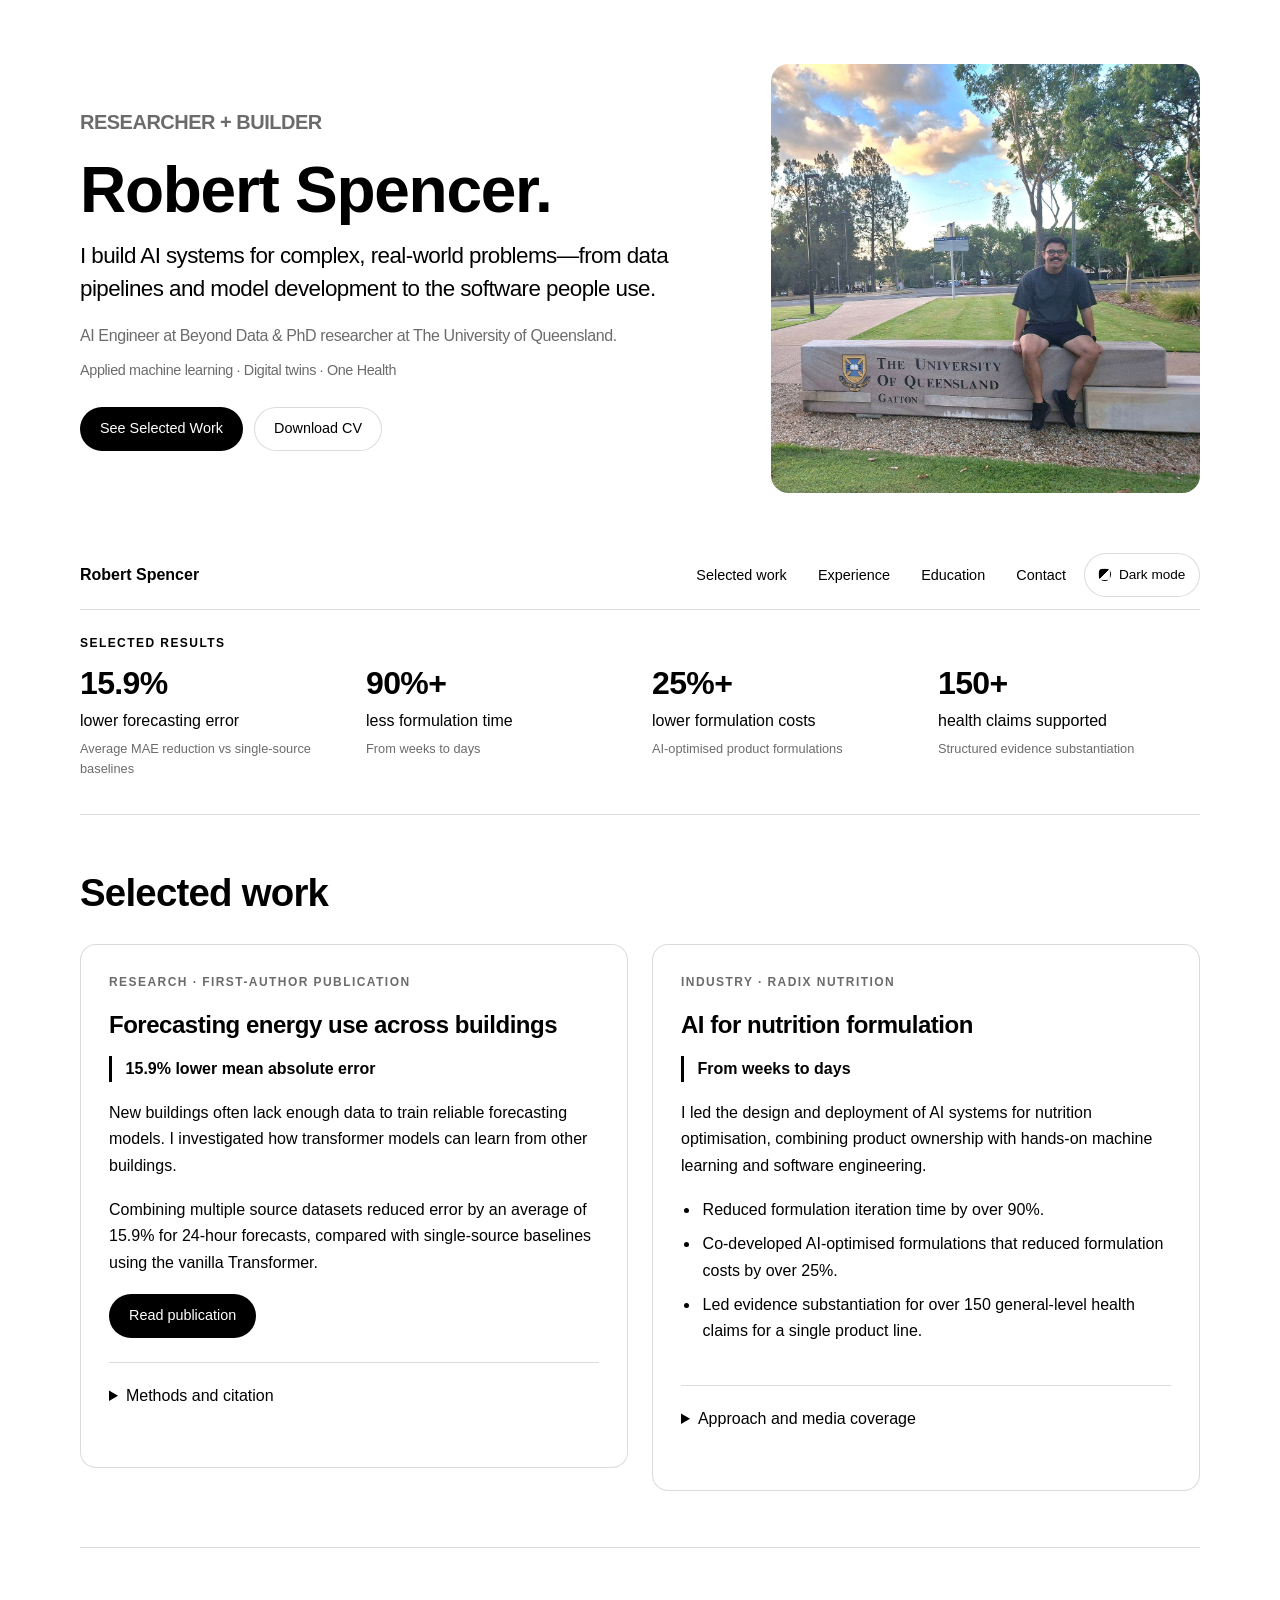
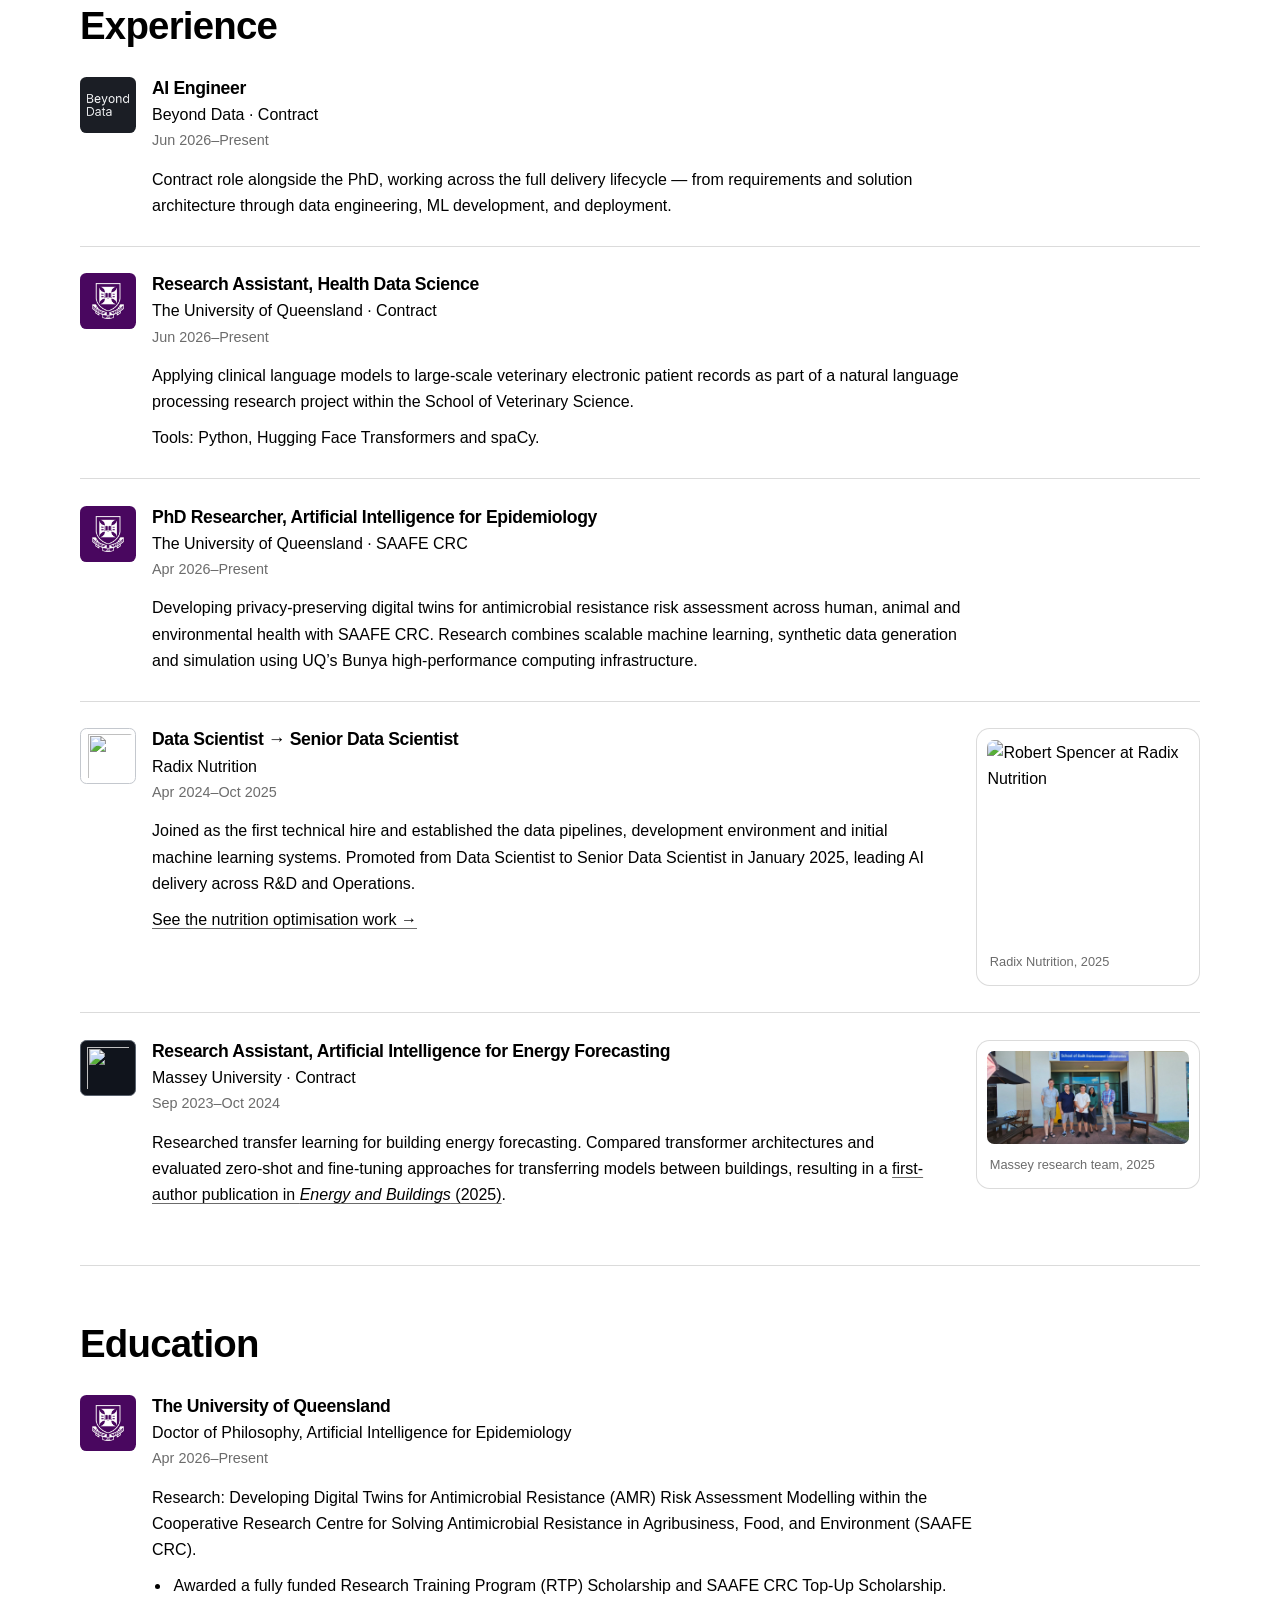
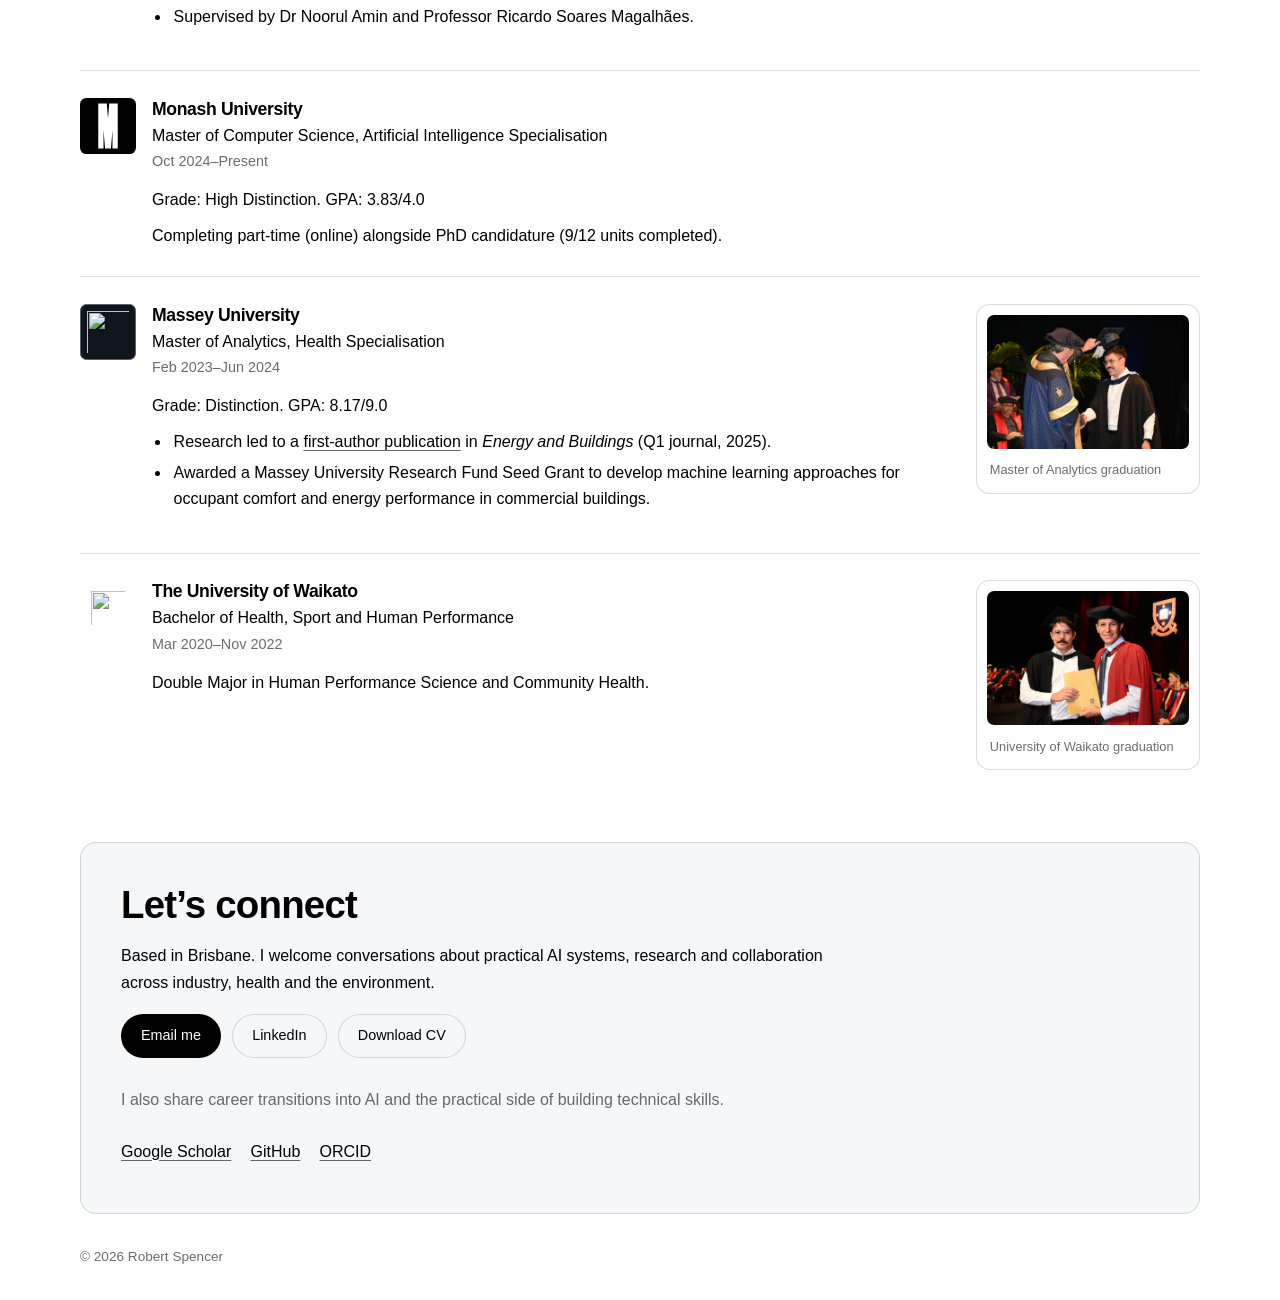
==== commit e2c87683: "Replace YouTube profile link with Google Scholar" ====
--- a/index.html
+++ b/index.html
@@ -73,7 +73,7 @@
 				"https://orcid.org/0009-0005-2321-6212",
 				"https://www.linkedin.com/in/rspencer9721/",
 				"https://github.com/robertjspencer",
-				"https://www.youtube.com/@robertspencer406"
+				"https://scholar.google.com/citations?user=8kCAcEQAAAAJ&hl=en"
 			]
 		}
 		</script>
@@ -253,7 +253,7 @@
     <p>Based in Brisbane. I welcome conversations about practical AI systems, research and collaboration across industry, health and the environment.</p>
     <div class="contact-actions"><a href="mailto:rspencer9721@gmail.com" class="button primary">Email me</a><a href="https://www.linkedin.com/in/rspencer9721/" target="_blank" rel="noopener noreferrer" class="button">LinkedIn</a><a href="documents/2026-10-08%20Robert%20Spencer_CV.pdf" target="_blank" rel="noopener" class="button">Download CV</a></div>
     <p class="follow-note">I also share career transitions into AI and the practical side of building technical skills.</p>
-    <ul class="link-list"><li><a href="https://www.youtube.com/@robertspencer406" target="_blank" rel="noopener noreferrer">YouTube</a></li><li><a href="https://github.com/robertjspencer" target="_blank" rel="noopener noreferrer">GitHub</a></li><li><a href="https://orcid.org/0009-0005-2321-6212" target="_blank" rel="noopener noreferrer">ORCID</a></li></ul></section>
+    <ul class="link-list"><li><a href="https://scholar.google.com/citations?user=8kCAcEQAAAAJ&amp;hl=en" target="_blank" rel="noopener noreferrer">Google Scholar</a></li><li><a href="https://github.com/robertjspencer" target="_blank" rel="noopener noreferrer">GitHub</a></li><li><a href="https://orcid.org/0009-0005-2321-6212" target="_blank" rel="noopener noreferrer">ORCID</a></li></ul></section>
 </main>
 
 			<footer id="footer">
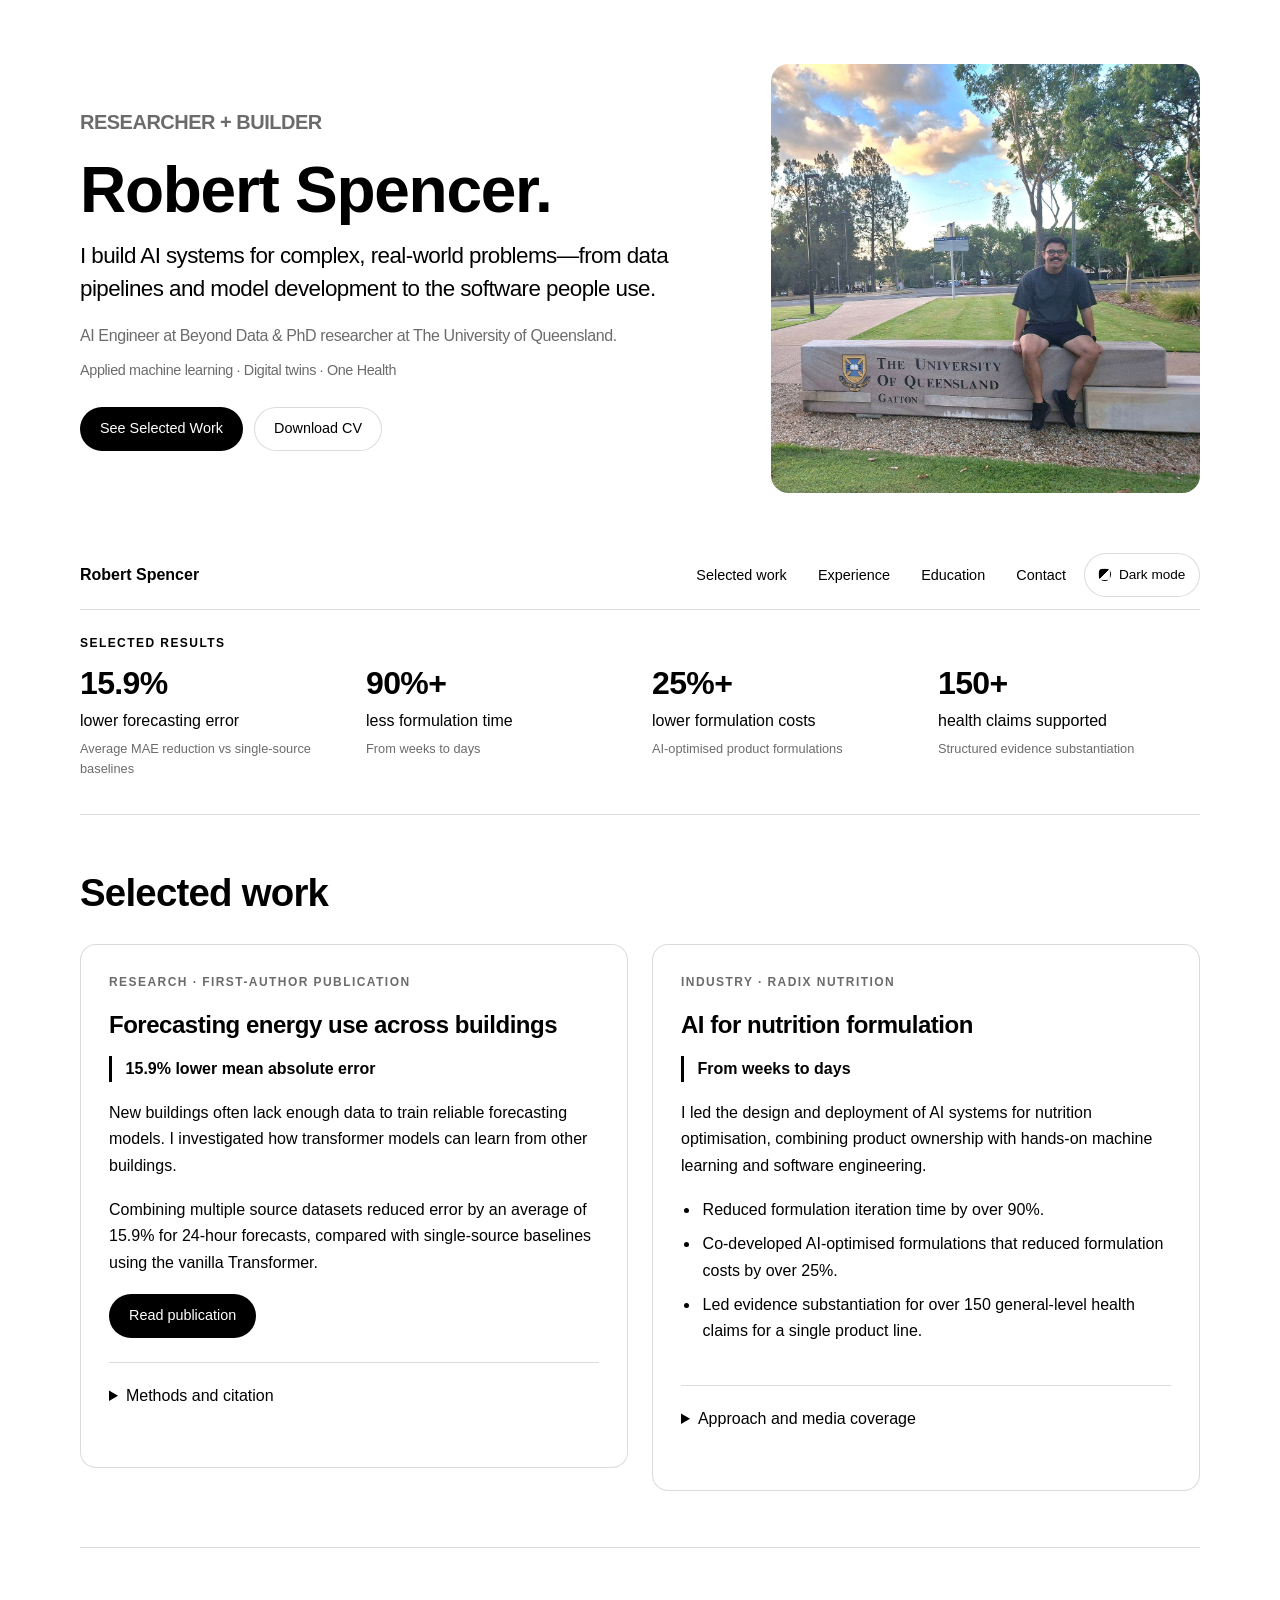
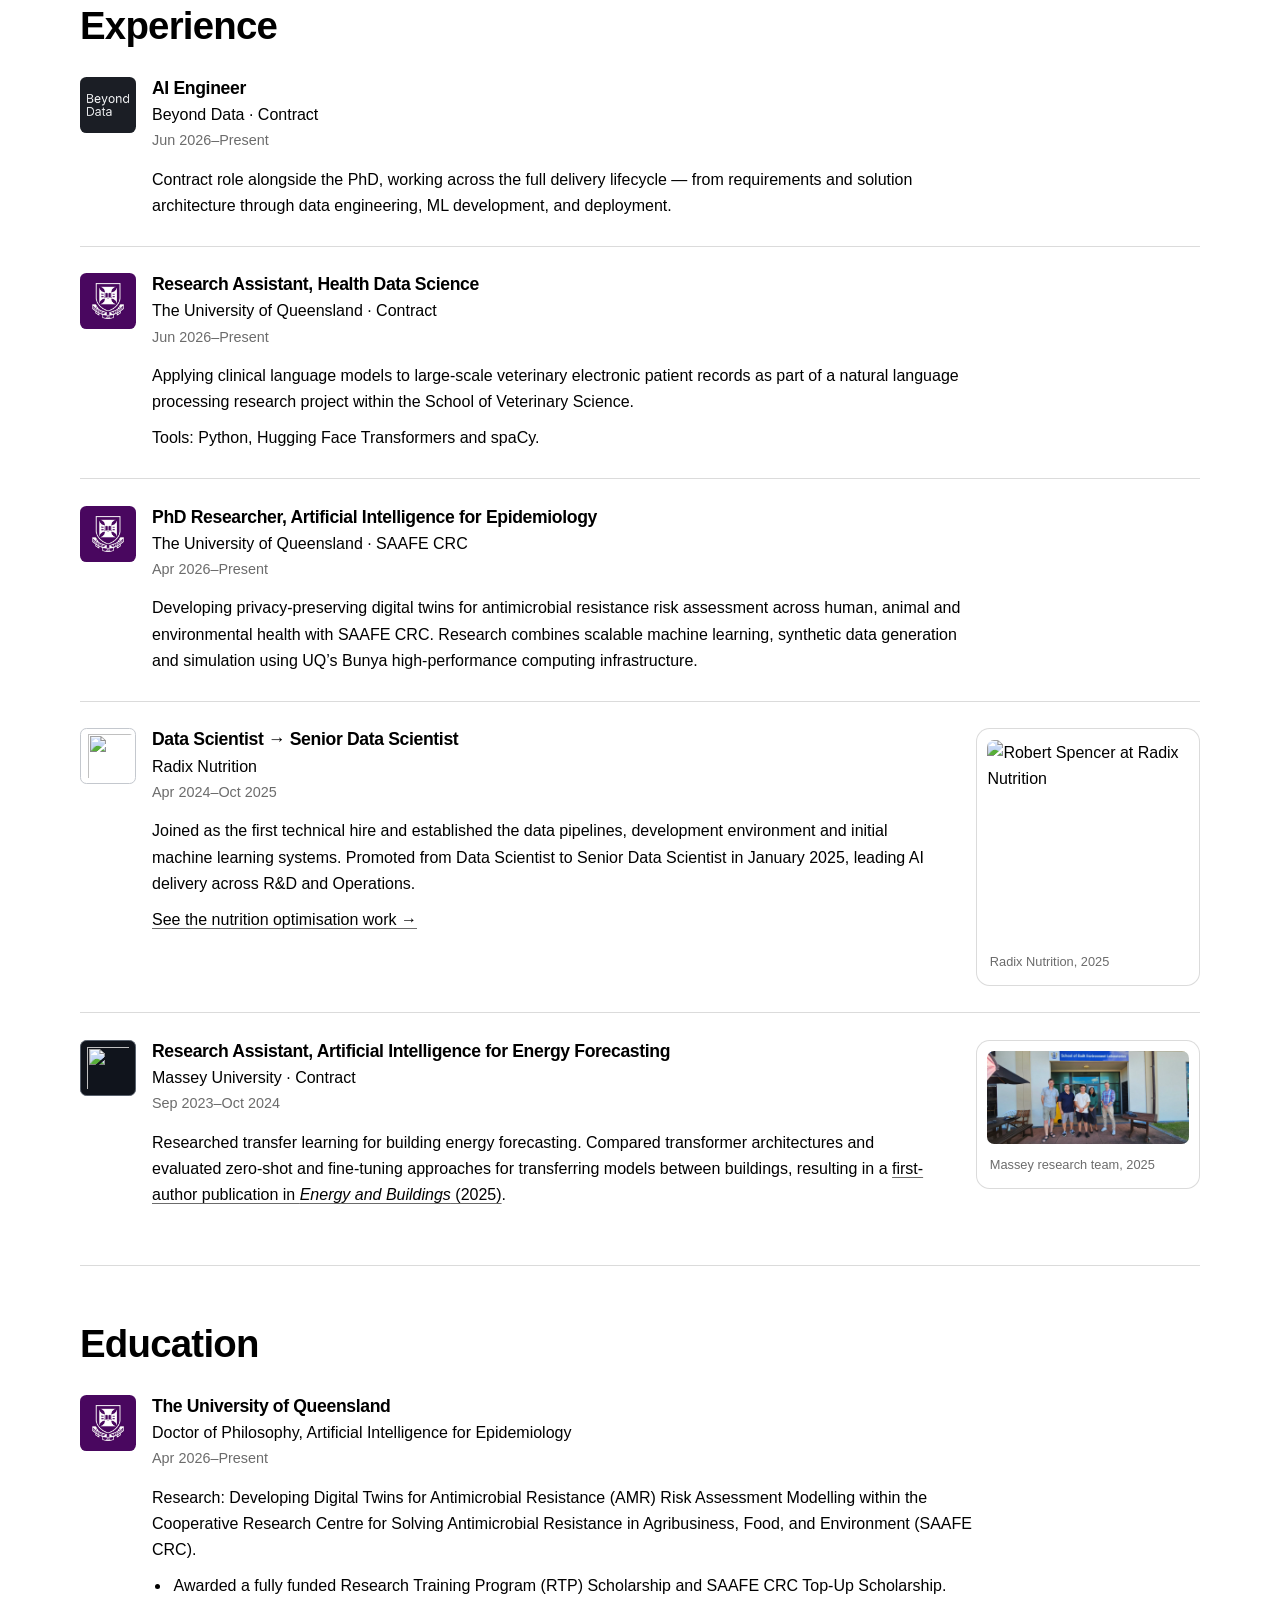
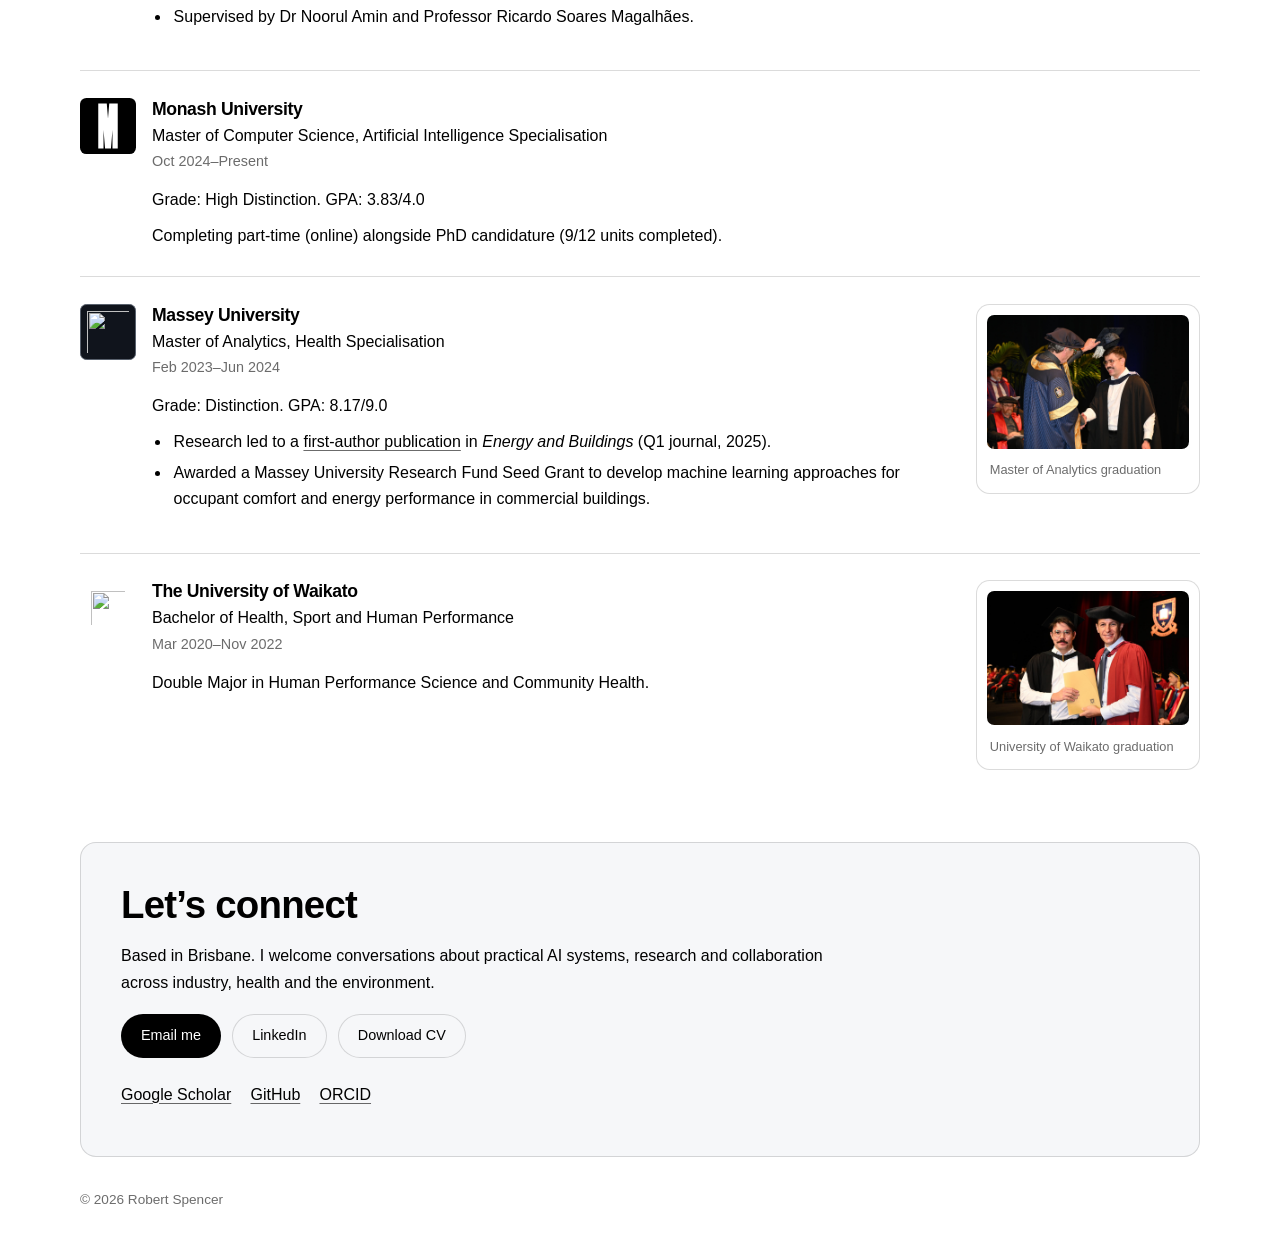
==== commit 60deeea0: "Remove career transition sentence from contact section" ====
--- a/index.html
+++ b/index.html
@@ -252,7 +252,6 @@
     <figure class="entry-photo"><img src="images/2023-waikato-graduation.jpeg" width="1800" height="1198" alt="Robert Spencer at Waikato graduation" class="photo-zoomable" loading="lazy" decoding="async" /><figcaption>University of Waikato graduation</figcaption></figure></article></div></section><section id="contact" class="main custom-section"><div class="section-heading"><h2>Let’s connect</h2></div><span id="content" class="anchor-alias"></span>
     <p>Based in Brisbane. I welcome conversations about practical AI systems, research and collaboration across industry, health and the environment.</p>
     <div class="contact-actions"><a href="mailto:rspencer9721@gmail.com" class="button primary">Email me</a><a href="https://www.linkedin.com/in/rspencer9721/" target="_blank" rel="noopener noreferrer" class="button">LinkedIn</a><a href="documents/2026-10-08%20Robert%20Spencer_CV.pdf" target="_blank" rel="noopener" class="button">Download CV</a></div>
-    <p class="follow-note">I also share career transitions into AI and the practical side of building technical skills.</p>
     <ul class="link-list"><li><a href="https://scholar.google.com/citations?user=8kCAcEQAAAAJ&amp;hl=en" target="_blank" rel="noopener noreferrer">Google Scholar</a></li><li><a href="https://github.com/robertjspencer" target="_blank" rel="noopener noreferrer">GitHub</a></li><li><a href="https://orcid.org/0009-0005-2321-6212" target="_blank" rel="noopener noreferrer">ORCID</a></li></ul></section>
 </main>
 
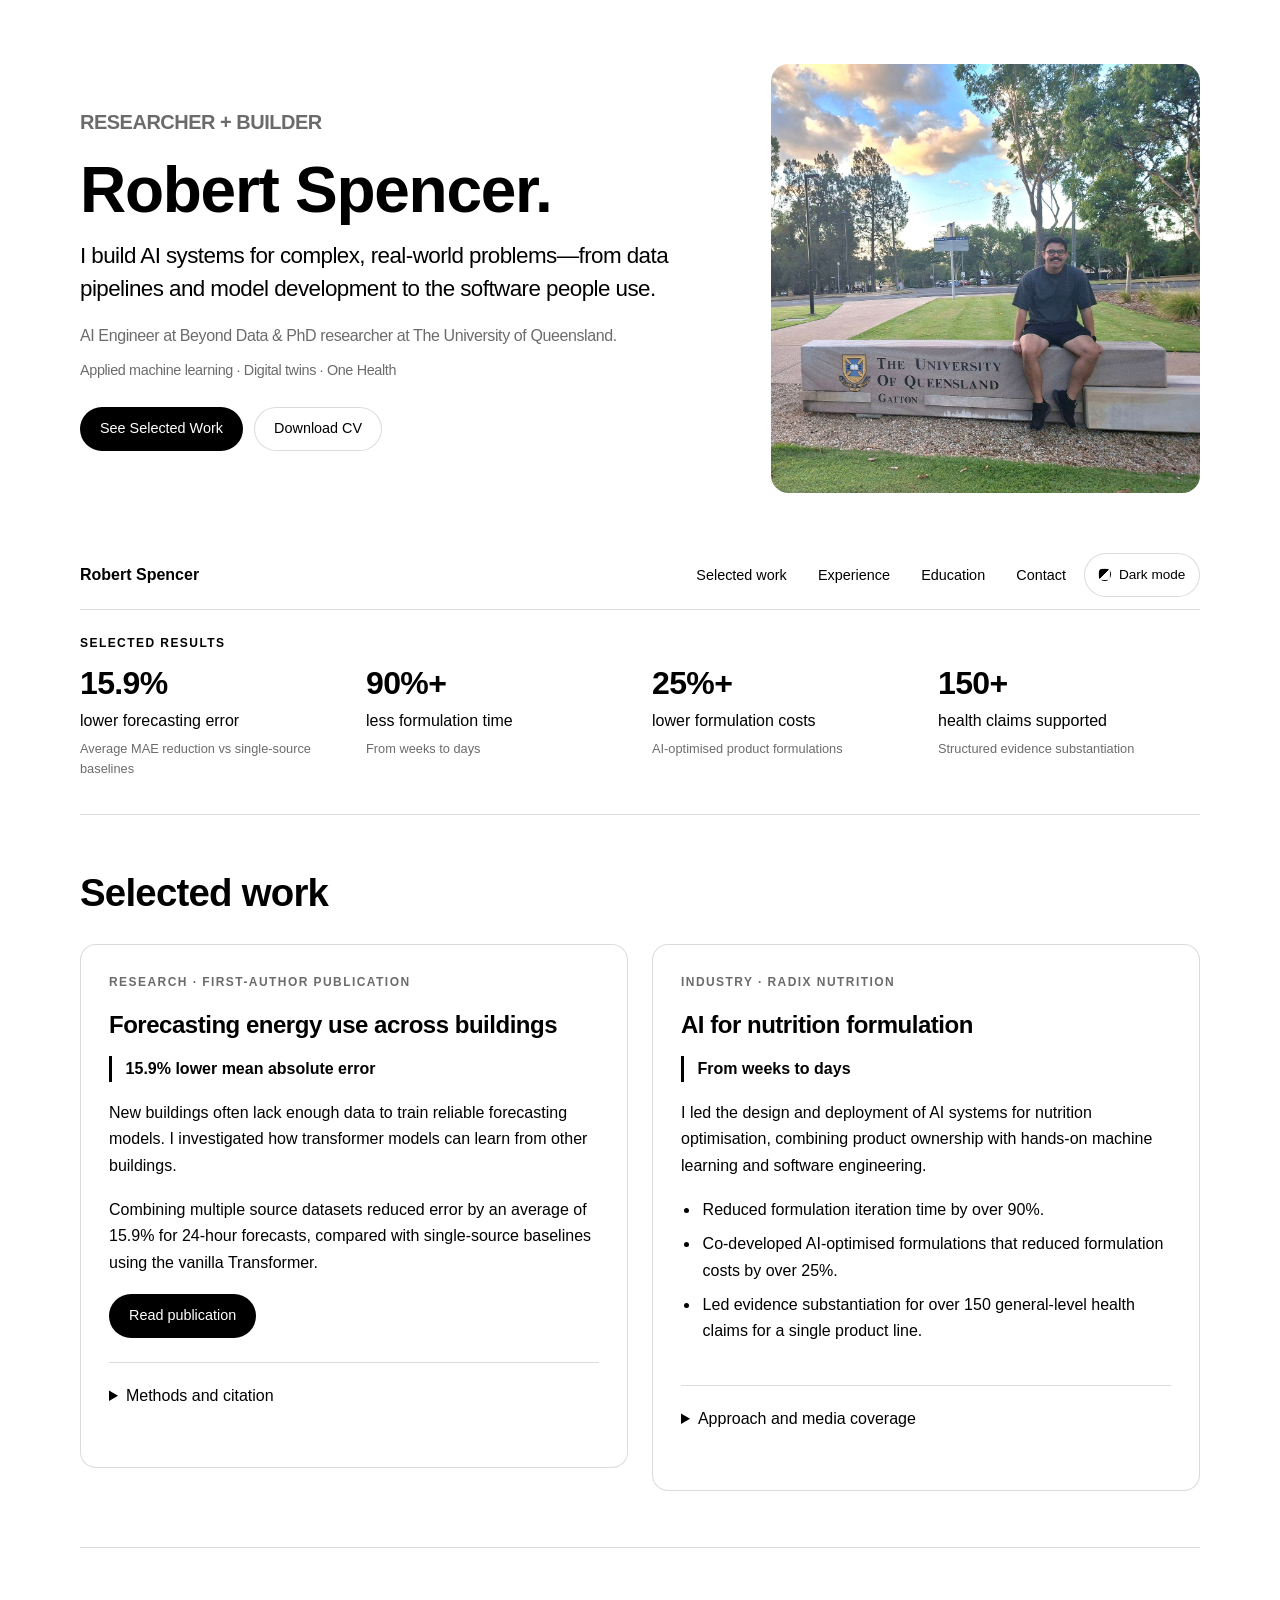
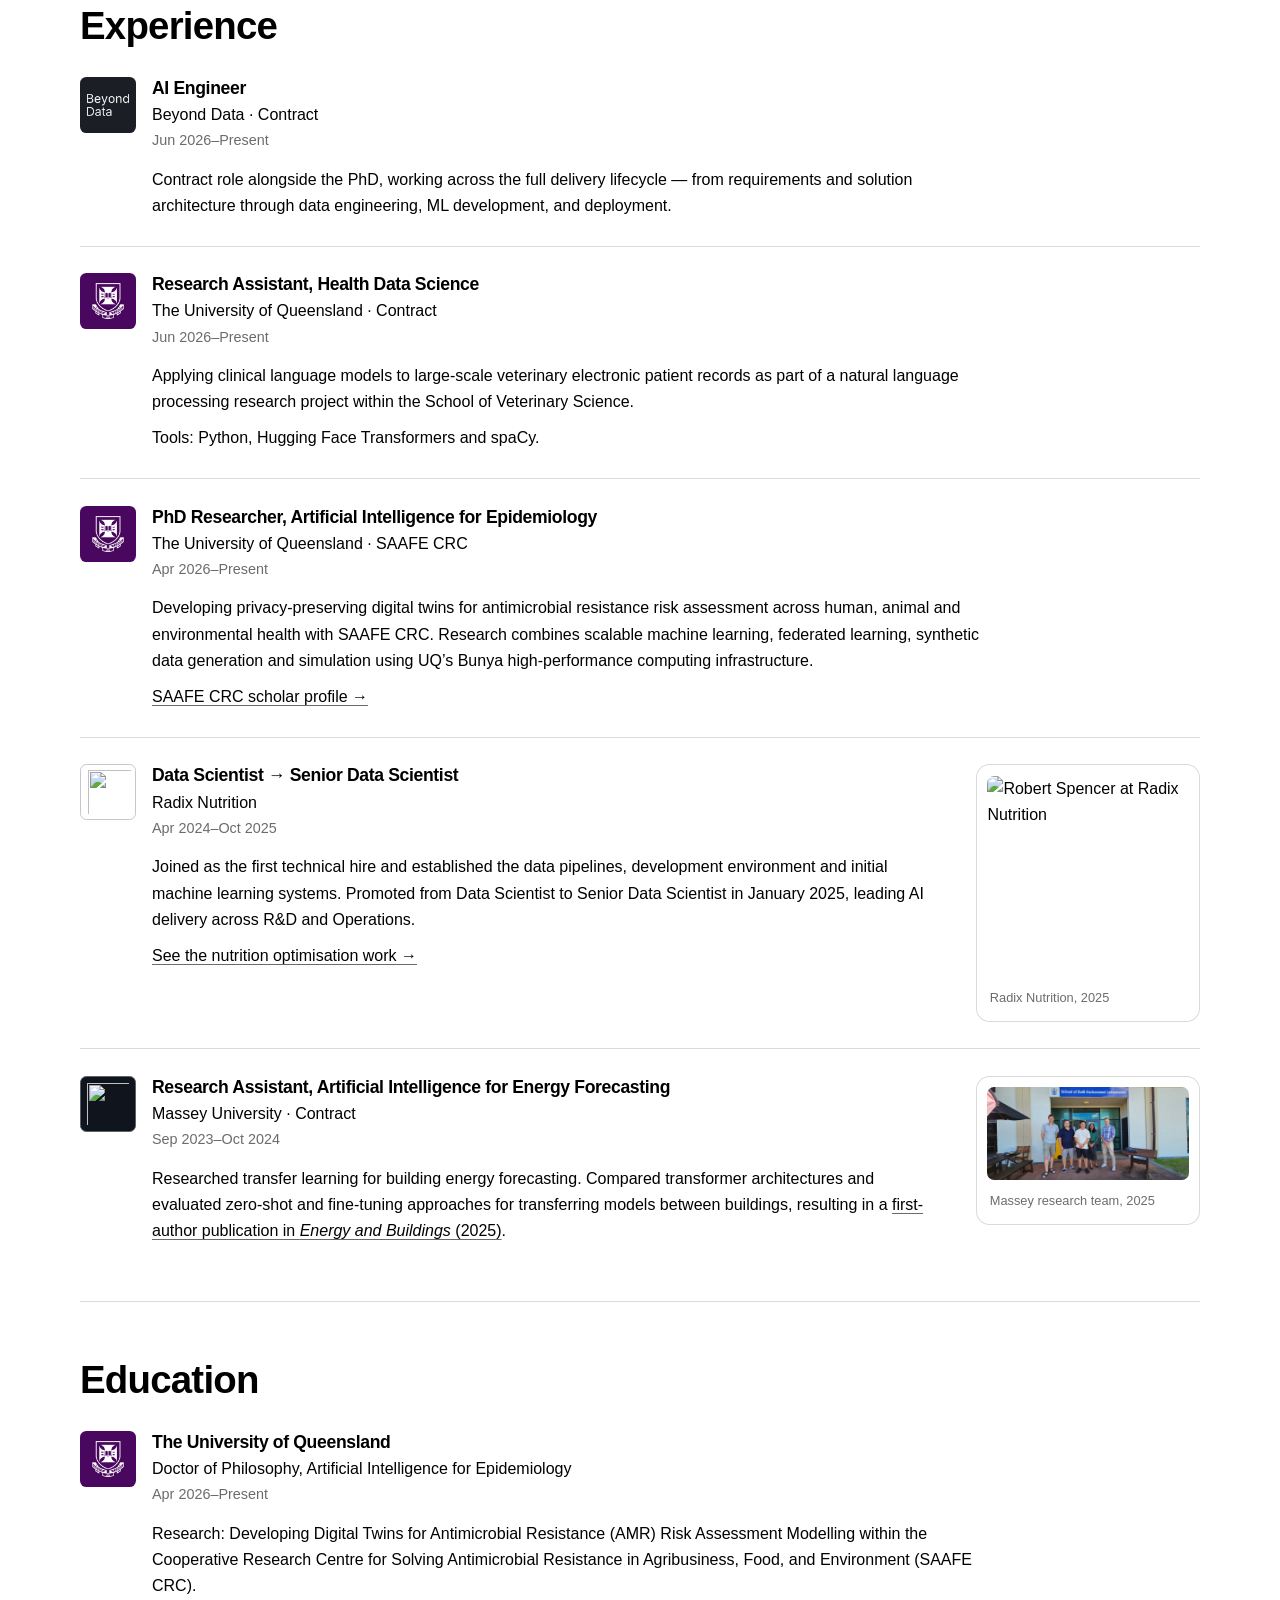
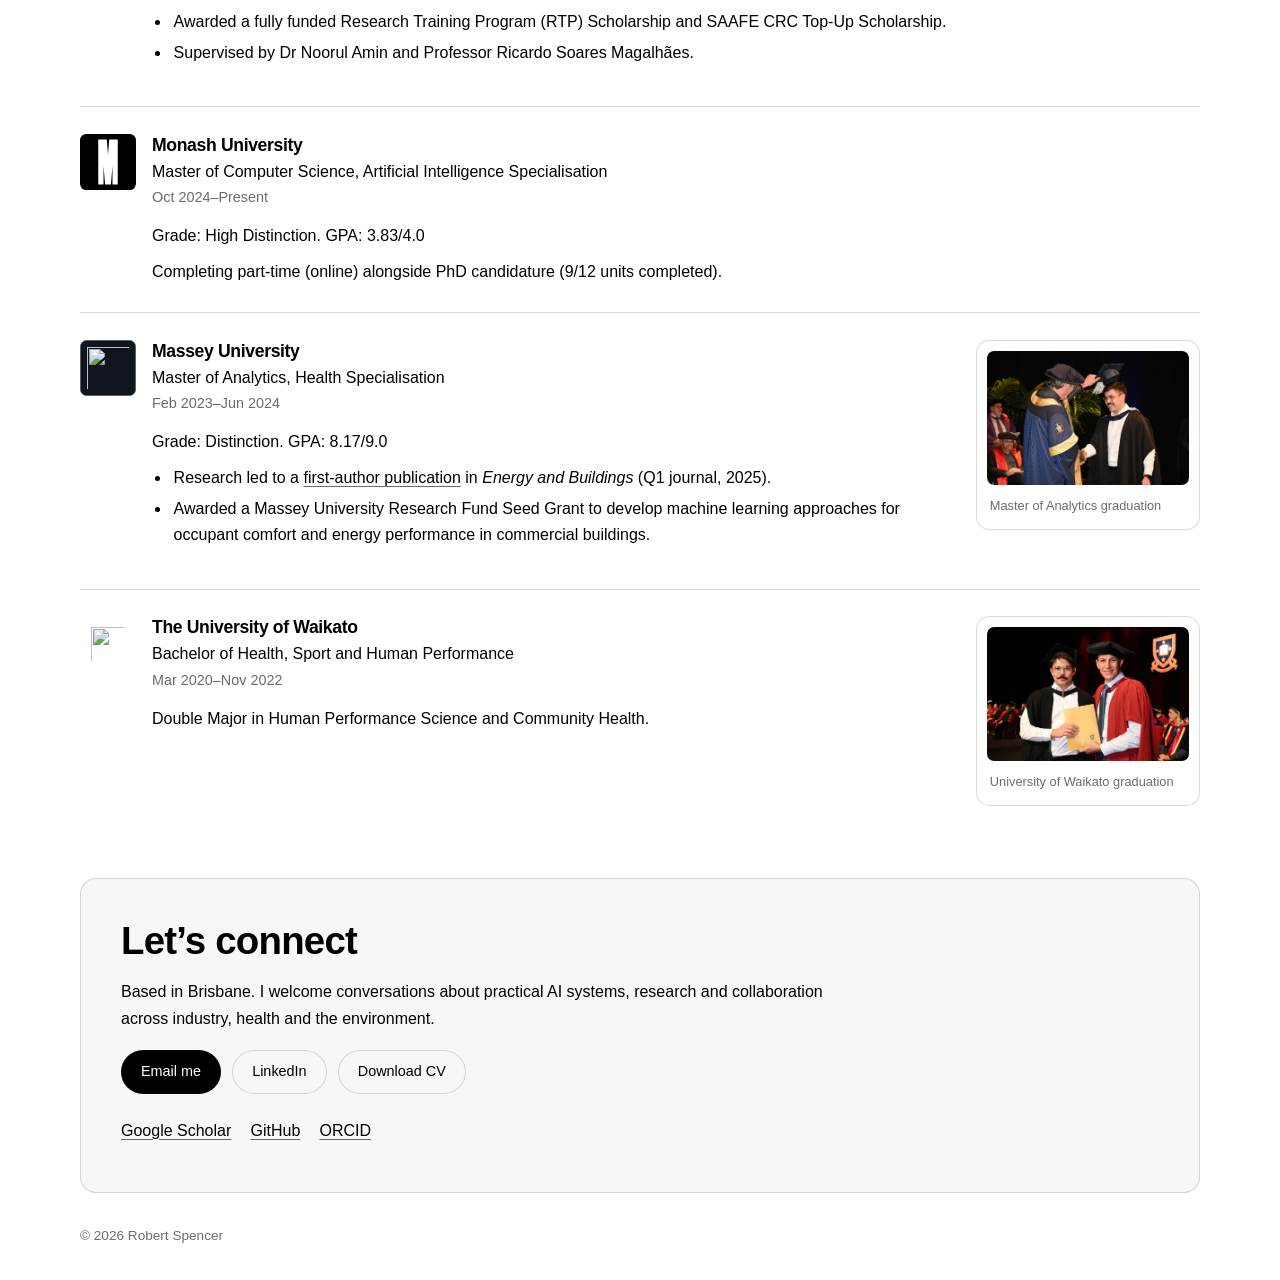
==== commit 46f79aed: "Link SAAFE CRC scholar profile and fix dark-mode link hover contrast" ====
--- a/index.html
+++ b/index.html
@@ -62,7 +62,7 @@
 			},
 			"affiliation": [
 				{ "@type": "CollegeOrUniversity", "name": "The University of Queensland" },
-				{ "@type": "Organization", "name": "SAAFE CRC" },
+				{ "@type": "Organization", "name": "SAAFE CRC", "url": "https://www.crcsaafe.com.au/" },
 				{ "@type": "CollegeOrUniversity", "name": "Monash University" }
 			],
 			"alumniOf": [
@@ -73,14 +73,15 @@
 				"https://orcid.org/0009-0005-2321-6212",
 				"https://www.linkedin.com/in/rspencer9721/",
 				"https://github.com/robertjspencer",
-				"https://scholar.google.com/citations?user=8kCAcEQAAAAJ&hl=en"
+				"https://scholar.google.com/citations?user=8kCAcEQAAAAJ&hl=en",
+				"https://www.crcsaafe.com.au/about-saafe/our-team/robert-spencer"
 			]
 		}
 		</script>
 		<link rel="icon" type="image/svg+xml" href="images/favicon.svg?v=20260914" />
 		<link rel="shortcut icon" href="images/favicon.svg?v=20260914" />
 		<link rel="stylesheet" href="assets/css/main.css" />
-		<link rel="stylesheet" href="assets/css/custom.css?v=20261025-pass4" />
+		<link rel="stylesheet" href="assets/css/custom.css?v=20261114-hover-contrast-2" />
 		<noscript><link rel="stylesheet" href="assets/css/noscript.css" /></noscript>
 	</head>
 	<body><a class="skip-link" href="#main">Skip to content</a>
@@ -224,7 +225,7 @@
     </article><article class="resume-entry">
         <img class="entry-logo" src="images/uq-crest.png" alt="" loading="lazy" />
         <div class="entry-copy"><h3>PhD Researcher, Artificial Intelligence for Epidemiology</h3><p class="entry-org">The University of Queensland · SAAFE CRC</p><p class="entry-date">Apr 2026–Present</p>
-        <div class="entry-body"><p>Developing privacy-preserving digital twins for antimicrobial resistance risk assessment across human, animal and environmental health with SAAFE CRC. Research combines scalable machine learning, synthetic data generation and simulation using UQ’s Bunya high-performance computing infrastructure.</p></div></div>
+        <div class="entry-body"><p>Developing privacy-preserving digital twins for antimicrobial resistance risk assessment across human, animal and environmental health with SAAFE CRC. Research combines scalable machine learning, federated learning, synthetic data generation and simulation using UQ’s Bunya high-performance computing infrastructure.</p><p><a href="https://www.crcsaafe.com.au/about-saafe/our-team/robert-spencer" target="_blank" rel="noopener noreferrer">SAAFE CRC scholar profile →</a></p></div></div>
     </article><article class="resume-entry resume-entry--visual">
         <img class="entry-logo entry-logo--light" src="images/radix-wordmark.png" alt="" loading="lazy" style="padding-left: 6.5px; padding-right: 3.5px" />
         <div class="entry-copy"><h3>Data Scientist → Senior Data Scientist</h3><p class="entry-org">Radix Nutrition</p><p class="entry-date">Apr 2024–Oct 2025</p>
--- a/assets/css/custom.css
+++ b/assets/css/custom.css
@@ -47,6 +47,7 @@
 p { margin: 0 0 1.1rem; }
 a { color: inherit; border-bottom: 0; text-decoration: underline; text-decoration-color: var(--text-muted); text-underline-offset: .2em; transition: color .15s ease, text-decoration-color .15s ease; }
 a:hover { color: var(--text-strong); text-decoration-color: var(--text-strong); }
+#main a:hover, #nav a:hover { color: var(--text-strong); }
 a:focus-visible, button:focus-visible, summary:focus-visible, .photo-zoomable:focus-visible { outline: 2px solid var(--text-strong); outline-offset: 5px; }
 #wrapper { width: min(1120px, calc(100% - 4rem)); max-width: none; margin: 0 auto; }
 .eyebrow { font-size: .75rem; font-weight: 600; letter-spacing: .12em; text-transform: uppercase; color: var(--text-muted); }
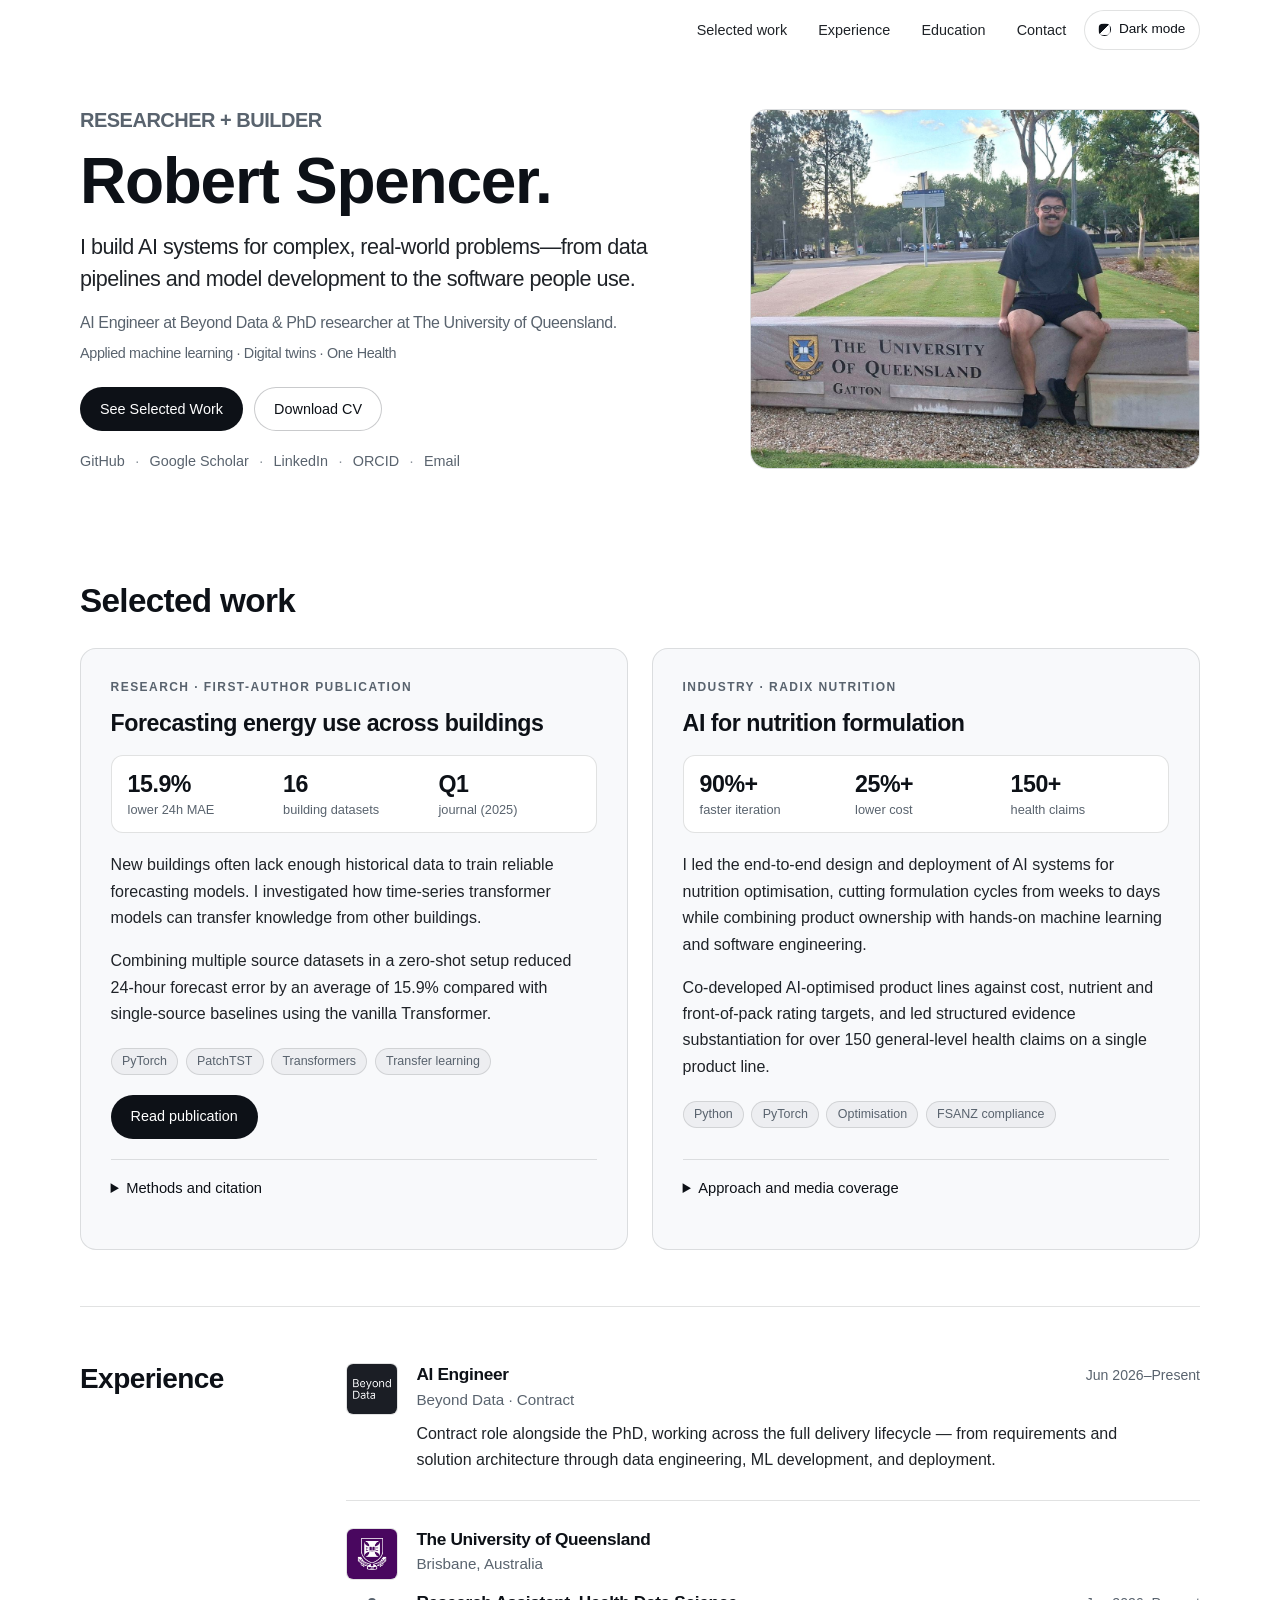
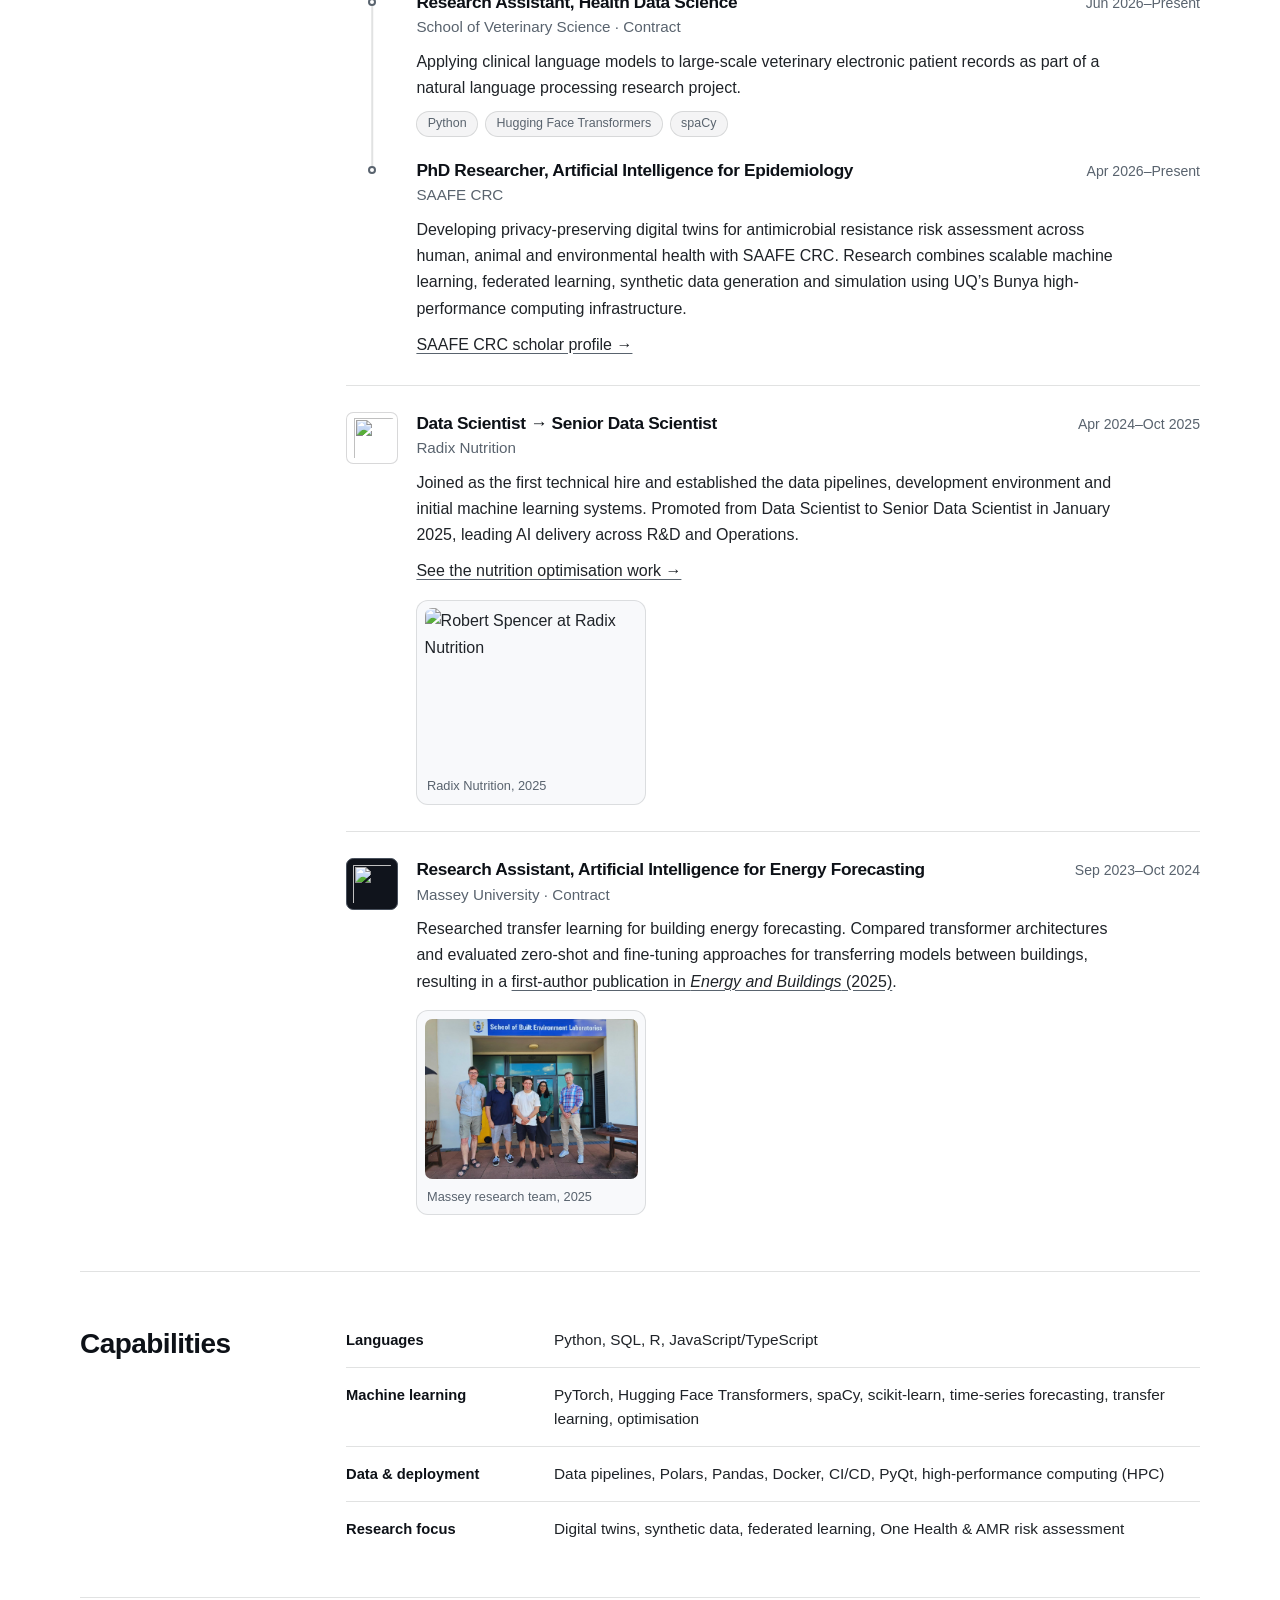
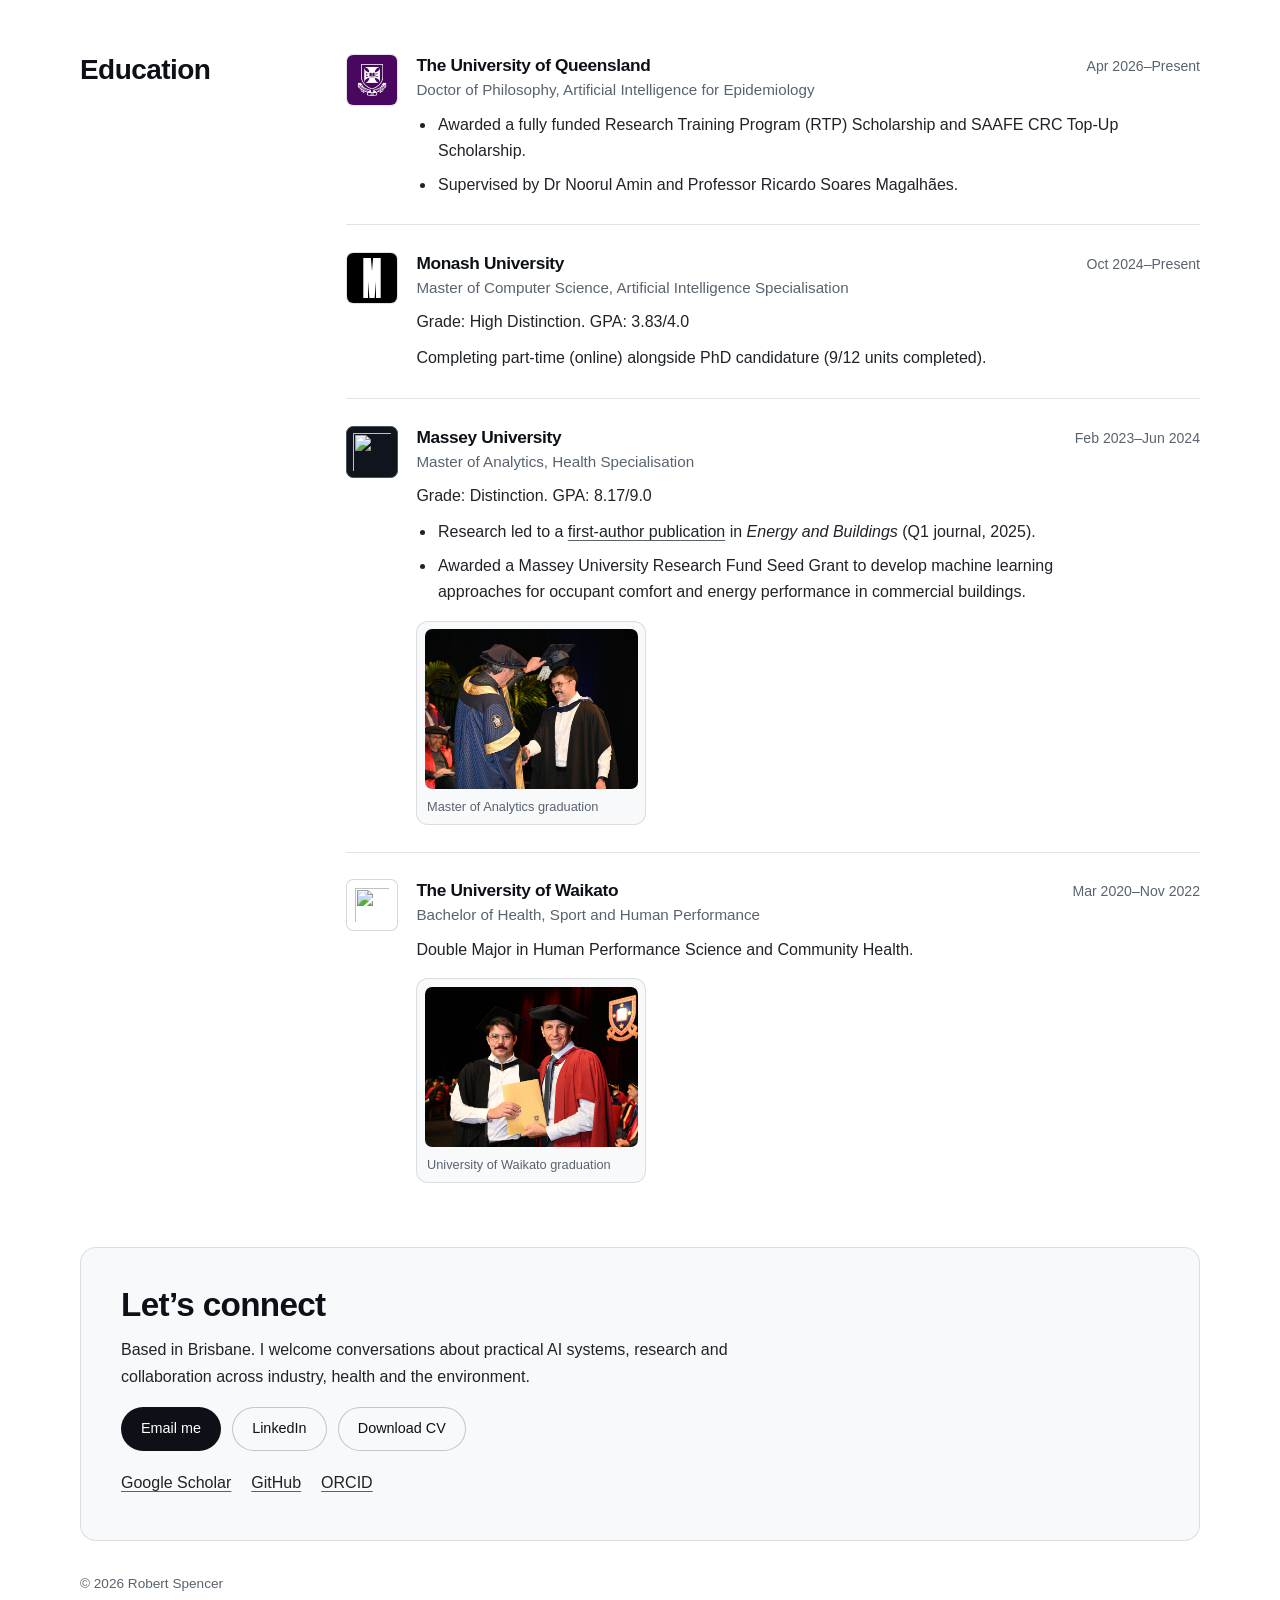
==== commit 93d3aa3d: "Adopt split-rail editorial layout, full-bleed nav and embedded card metrics" ====
--- a/index.html
+++ b/index.html
@@ -81,21 +81,78 @@
 		<link rel="icon" type="image/svg+xml" href="images/favicon.svg?v=20260914" />
 		<link rel="shortcut icon" href="images/favicon.svg?v=20260914" />
 		<link rel="stylesheet" href="assets/css/main.css" />
-		<link rel="stylesheet" href="assets/css/custom.css?v=20261114-hover-contrast-2" />
+		<link rel="stylesheet" href="assets/css/custom.css?v=20261114-editorial-layout" />
 		<noscript><link rel="stylesheet" href="assets/css/noscript.css" /></noscript>
 	</head>
-	<body><a class="skip-link" href="#main">Skip to content</a>
+	<body id="top"><a class="skip-link" href="#main">Skip to content</a>
+		<nav id="nav" aria-label="Main navigation">
+			<div class="nav-shell">
+				<a class="nav-name" href="#top">Robert Spencer</a>
+				<button
+					id="nav-toggle"
+					class="nav-toggle"
+					type="button"
+					aria-controls="nav-links"
+					aria-expanded="false"
+				>
+					Menu
+				</button>
+				<ul id="nav-links" class="nav-links">
+					<li><a href="#proof">Selected work</a></li>
+					<li><a href="#experience">Experience</a></li>
+					<li><a href="#education">Education</a></li>
+					<li><a href="#contact">Contact</a></li>
+					<li class="theme-menu-item">
+						<button
+							id="theme-toggle"
+							class="theme-toggle"
+							type="button"
+						>
+							<span class="theme-toggle-dot" aria-hidden="true"></span>
+							<span class="sr-only">Switch to </span><span class="theme-toggle-label">Dark mode</span>
+						</button>
+					</li>
+				</ul>
+				<script>
+					(function () {
+						var theme = document.documentElement.getAttribute('data-theme') || 'light';
+						var toggle = document.getElementById('theme-toggle');
+						var label = toggle && toggle.querySelector('.theme-toggle-label');
+						var nextLabel = theme === 'dark' ? 'Light mode' : 'Dark mode';
+
+						if (!toggle) return;
+
+						toggle.setAttribute('title', 'Switch to ' + nextLabel.toLowerCase());
+
+						if (label) {
+							label.textContent = nextLabel;
+						}
+					})();
+				</script>
+			</div>
+		</nav>
+
 		<div id="wrapper">
 			<header id="header" class="alt">
 				<div class="hero-shell">
-					<div class="hero-copy"><span id="about" class="anchor-alias"></span><span id="focus" class="anchor-alias"></span>
+					<div class="hero-copy">
+						<span id="about" class="anchor-alias"></span>
+						<span id="focus" class="anchor-alias"></span>
 						<p class="eyebrow">Researcher + Builder</p>
-						<h1>Robert Spencer.</h1>
+						<h1 id="hero-heading">Robert Spencer.</h1>
 						<p class="hero-lead">I build AI systems for complex, real-world problems—from data pipelines and model development to the software people use.</p>
-						<p class="hero-summary">AI Engineer at Beyond Data &amp; PhD researcher at The University of Queensland.</p><p class="hero-specialisms">Applied machine learning · Digital twins · One Health</p>
+						<p class="hero-summary">AI Engineer at Beyond Data &amp; PhD researcher at The University of Queensland.</p>
+						<p class="hero-specialisms">Applied machine learning · Digital twins · One Health</p>
 						<ul class="hero-actions">
 							<li><a href="#proof" class="button primary">See Selected Work</a></li>
 							<li><a href="documents/2026-10-08%20Robert%20Spencer_CV.pdf" target="_blank" rel="noopener" class="button">Download CV</a></li>
+						</ul>
+						<ul class="hero-links" aria-label="Profiles and contact">
+							<li><a href="https://github.com/robertjspencer" target="_blank" rel="noopener noreferrer">GitHub</a></li>
+							<li><a href="https://scholar.google.com/citations?user=8kCAcEQAAAAJ&amp;hl=en" target="_blank" rel="noopener noreferrer">Google Scholar</a></li>
+							<li><a href="https://www.linkedin.com/in/rspencer9721/" target="_blank" rel="noopener noreferrer">LinkedIn</a></li>
+							<li><a href="https://orcid.org/0009-0005-2321-6212" target="_blank" rel="noopener noreferrer">ORCID</a></li>
+							<li><a href="mailto:rspencer9721@gmail.com">Email</a></li>
 						</ul>
 					</div>
 					<div class="hero-visual">
@@ -114,147 +171,344 @@
 				</div>
 			</header>
 
-			<nav id="nav" aria-label="Main navigation">
-				<div class="nav-shell"><span class="nav-name" aria-hidden="true">Robert Spencer</span>
-					<button
-						id="nav-toggle"
-						class="nav-toggle"
-						type="button"
-						aria-controls="nav-links"
-						aria-expanded="false"
-					>
-						Menu
-					</button>
-					<ul id="nav-links" class="nav-links">
-    <li><a href="#proof">Selected work</a></li>
-    <li><a href="#experience">Experience</a></li>
-    <li><a href="#education">Education</a></li>
-    <li><a href="#contact">Contact</a></li><li class="theme-menu-item"><button
-						id="theme-toggle"
-						class="theme-toggle"
-						type="button"
-						aria-label="Switch color theme"
-					>
-						<span class="theme-toggle-dot" aria-hidden="true"></span>
-						<span class="theme-toggle-label">Dark mode</span>
-					</button></li>
-</ul>
-
-					<script>
-						(function () {
-							var theme = document.documentElement.getAttribute('data-theme') || 'light';
-							var toggle = document.getElementById('theme-toggle');
-							var label = toggle && toggle.querySelector('.theme-toggle-label');
-
-							if (!toggle) return;
-
-							toggle.setAttribute('aria-pressed', theme === 'dark' ? 'true' : 'false');
-							toggle.setAttribute('title', theme === 'dark' ? 'Light mode' : 'Dark mode');
-
-							if (label) {
-								label.textContent = theme === 'dark' ? 'Light mode' : 'Dark mode';
-							}
-						})();
-					</script>
-				</div>
-			</nav>
-
-<main id="main" tabindex="-1">
-<section id="results" class="main results-section" aria-labelledby="results-heading">
-    <h2 id="results-heading" class="eyebrow">Selected results</h2>
-    <div class="metric-band">
-        <a class="metric-card" href="#proof-building-energy"><strong>15.9%</strong><span>lower forecasting error</span><small>Average MAE reduction vs single-source baselines</small></a>
-        <a class="metric-card" href="#proof-nutrition"><strong>90%+</strong><span>less formulation time</span><small>From weeks to days</small></a>
-        <a class="metric-card" href="#proof-nutrition"><strong>25%+</strong><span>lower formulation costs</span><small>AI-optimised product formulations</small></a>
-        <a class="metric-card" href="#proof-nutrition"><strong>150+</strong><span>health claims supported</span><small>Structured evidence substantiation</small></a>
-    </div>
-</section><section id="proof" class="main custom-section"><div class="section-heading"><h2>Selected work</h2></div><div class="proof-grid">
-    <article id="proof-building-energy" class="proof-card">
-        <p class="eyebrow">Research · First-author publication</p>
-        <h3>Forecasting energy use across buildings</h3>
-        <p class="project-result">15.9% lower mean absolute error</p>
-        <p>New buildings often lack enough data to train reliable forecasting models. I investigated how transformer models can learn from other buildings.</p>
-        <p>Combining multiple source datasets reduced error by an average of 15.9% for 24-hour forecasts, compared with single-source baselines using the vanilla Transformer.</p>
-        <a href="https://doi.org/10.1016/j.enbuild.2025.115632" target="_blank" rel="noopener noreferrer" class="button primary">Read publication <span class="sr-only">(opens in a new tab)</span></a>
-        <details class="project-details"><summary>Methods and citation</summary>
-            <p>Compared PatchTST, vanilla Transformer and Informer across 16 building datasets from the Building Data Genome Project 2. Evaluated zero-shot and fine-tuning approaches; the 15.9% result uses a multi-source zero-shot setup.</p>
-            <p>Published in <em>Energy and Buildings</em> (Q1 journal, 2025).</p><figure class="publication-figure">
-								<img
-									class="photo-zoomable"
-									src="images/spencer-et-al-2025-energy-buildings-first-page.png"
-									width="1535"
-									height="1138"
-									loading="lazy"
-									decoding="async"
-									alt="First page of Spencer et al. (2025) in Energy and Buildings: title, authors from Massey University, and abstract on transfer learning with transformers for building energy forecasting."
-								/>
-								<figcaption>Spencer et al. (2025). Transfer learning on transformers for building energy consumption forecasting—A comparative study. <em>Energy and Buildings</em>, 336, 115632.</figcaption>
-							</figure>
-        </details>
-    </article>
-    <article id="proof-nutrition" class="proof-card">
-        <p class="eyebrow">Industry · Radix Nutrition</p>
-        <h3>AI for nutrition formulation</h3>
-        <p class="project-result">From weeks to days</p>
-        <p>I led the design and deployment of AI systems for nutrition optimisation, combining product ownership with hands-on machine learning and software engineering.</p>
-        <ul class="outcome-list"><li>Reduced formulation iteration time by over 90%.</li><li>Co-developed AI-optimised formulations that reduced formulation costs by over 25%.</li><li>Led evidence substantiation for over 150 general-level health claims for a single product line.</li></ul>
-        <details class="project-details"><summary>Approach and media coverage</summary>
-            <p>Integrated major food composition databases and regulatory requirements, using the FSANZ framework for claims substantiation. Modelled formulations against nutrition rating and nutrient profiling systems.</p>
-            <p>Built dashboards, user interfaces and automation adopted across R&amp;D and Operations.</p><ul class="proof-links">
-								<li>
-									<a href="https://www.rnz.co.nz/national/programmes/ninetonoon/audio/2018996469/waikato-food-tech-company-putting-science-into-breakfast" target="_blank" rel="noopener noreferrer">RNZ (audio, 2025)</a>
-								</li>
-								<li>
-									<a href="https://www.techinthetron.com/radix-nutritions-cad-for-food-syncs-science-to-close-nutrition-gap/" target="_blank" rel="noopener noreferrer">Tech in the Tron (2025)</a>
-								</li>
-								<li>
-									<a href="https://www.nutraingredients.com/Article/2025/12/15/nz-firm-develops-software-platform-for-food-nutrition-innovation/" target="_blank" rel="noopener noreferrer">NutraIngredients (2025)</a>
-								</li>
+			<main id="main" tabindex="-1">
+				<section id="proof" class="main custom-section">
+					<span id="results" class="anchor-alias"></span>
+					<div class="section-heading">
+						<h2>Selected work</h2>
+					</div>
+					<div class="proof-grid">
+						<article id="proof-building-energy" class="proof-card">
+							<p class="eyebrow">Research · First-author publication</p>
+							<h3>Forecasting energy use across buildings</h3>
+							<div class="card-metrics" aria-label="Key study metrics">
+								<div class="card-metric">
+									<strong>15.9%</strong>
+									<span>lower 24h MAE</span>
+								</div>
+								<div class="card-metric">
+									<strong>16</strong>
+									<span>building datasets</span>
+								</div>
+								<div class="card-metric">
+									<strong>Q1</strong>
+									<span>journal (2025)</span>
+								</div>
+							</div>
+							<p>New buildings often lack enough historical data to train reliable forecasting models. I investigated how time-series transformer models can transfer knowledge from other buildings.</p>
+							<p>Combining multiple source datasets in a zero-shot setup reduced 24-hour forecast error by an average of 15.9% compared with single-source baselines using the vanilla Transformer.</p>
+							<ul class="tag-list" aria-label="Methods and tools">
+								<li>PyTorch</li>
+								<li>PatchTST</li>
+								<li>Transformers</li>
+								<li>Transfer learning</li>
 							</ul>
-        </details>
-    </article>
-</div></section><section id="experience" class="main custom-section"><div class="section-heading"><h2>Experience</h2></div><span id="journey" class="anchor-alias"></span><div class="resume-list"><article class="resume-entry">
-        <img class="entry-logo" src="images/beyond-data-mark.png" alt="" loading="lazy" />
-        <div class="entry-copy"><h3>AI Engineer</h3><p class="entry-org">Beyond Data · Contract</p><p class="entry-date">Jun 2026–Present</p>
-        <div class="entry-body"><p>Contract role alongside the PhD, working across the full delivery lifecycle — from requirements and solution architecture through data engineering, ML development, and deployment.</p></div></div>
-    </article><article class="resume-entry">
-        <img class="entry-logo" src="images/uq-crest.png" alt="" loading="lazy" />
-        <div class="entry-copy"><h3>Research Assistant, Health Data Science</h3><p class="entry-org">The University of Queensland · Contract</p><p class="entry-date">Jun 2026–Present</p>
-        <div class="entry-body"><p>Applying clinical language models to large-scale veterinary electronic patient records as part of a natural language processing research project within the School of Veterinary Science.</p>
-<p>Tools: Python, Hugging Face Transformers and spaCy.</p></div></div>
-    </article><article class="resume-entry">
-        <img class="entry-logo" src="images/uq-crest.png" alt="" loading="lazy" />
-        <div class="entry-copy"><h3>PhD Researcher, Artificial Intelligence for Epidemiology</h3><p class="entry-org">The University of Queensland · SAAFE CRC</p><p class="entry-date">Apr 2026–Present</p>
-        <div class="entry-body"><p>Developing privacy-preserving digital twins for antimicrobial resistance risk assessment across human, animal and environmental health with SAAFE CRC. Research combines scalable machine learning, federated learning, synthetic data generation and simulation using UQ’s Bunya high-performance computing infrastructure.</p><p><a href="https://www.crcsaafe.com.au/about-saafe/our-team/robert-spencer" target="_blank" rel="noopener noreferrer">SAAFE CRC scholar profile →</a></p></div></div>
-    </article><article class="resume-entry resume-entry--visual">
-        <img class="entry-logo entry-logo--light" src="images/radix-wordmark.png" alt="" loading="lazy" style="padding-left: 6.5px; padding-right: 3.5px" />
-        <div class="entry-copy"><h3>Data Scientist → Senior Data Scientist</h3><p class="entry-org">Radix Nutrition</p><p class="entry-date">Apr 2024–Oct 2025</p>
-        <div class="entry-body"><p>Joined as the first technical hire and established the data pipelines, development environment and initial machine learning systems. Promoted from Data Scientist to Senior Data Scientist in January 2025, leading AI delivery across R&amp;D and Operations.</p><p><a href="#proof-nutrition">See the nutrition optimisation work →</a></p></div></div>
-    <figure class="entry-photo"><img src="images/radix-nutrition-2025.jpg" width="1254" height="1254" alt="Robert Spencer at Radix Nutrition" class="photo-zoomable" loading="lazy" decoding="async" /><figcaption>Radix Nutrition, 2025</figcaption></figure></article><article class="resume-entry resume-entry--visual">
-        <img class="entry-logo entry-logo--dark entry-logo--crest" src="images/massey-logo.svg" alt="" loading="lazy" />
-        <div class="entry-copy"><h3>Research Assistant, Artificial Intelligence for Energy Forecasting</h3><p class="entry-org">Massey University · Contract</p><p class="entry-date">Sep 2023–Oct 2024</p>
-        <div class="entry-body"><p>Researched transfer learning for building energy forecasting. Compared transformer architectures and evaluated zero-shot and fine-tuning approaches for transferring models between buildings, resulting in a <a href="#proof-building-energy">first-author publication in <em>Energy and Buildings</em> (2025)</a>.</p></div></div>
-    <figure class="entry-photo"><img src="images/2025-02-21-massey-manalyt-supervisors.jpg" width="1800" height="832" alt="Robert Spencer with the Massey research team" class="photo-zoomable" loading="lazy" decoding="async" /><figcaption>Massey research team, 2025</figcaption></figure></article></div></section><section id="education" class="main custom-section"><div class="section-heading"><h2>Education</h2></div><div class="resume-list"><article class="resume-entry">
-        <img class="entry-logo" src="images/uq-crest.png" alt="" loading="lazy" />
-        <div class="entry-copy"><h3>The University of Queensland</h3><p class="entry-degree">Doctor of Philosophy, Artificial Intelligence for Epidemiology</p><p class="entry-date">Apr 2026–Present</p>
-        <div class="entry-body"><p>Research: Developing Digital Twins for Antimicrobial Resistance (AMR) Risk Assessment Modelling within the Cooperative Research Centre for Solving Antimicrobial Resistance in Agribusiness, Food, and Environment (SAAFE CRC).</p><ul class="outcome-list"><li>Awarded a fully funded Research Training Program (RTP) Scholarship and SAAFE CRC Top-Up Scholarship.</li><li>Supervised by Dr Noorul Amin and Professor Ricardo Soares Magalhães.</li></ul></div></div>
-    </article><article class="resume-entry">
-        <img class="entry-logo" src="images/monash-m.svg" alt="" loading="lazy" />
-        <div class="entry-copy"><h3>Monash University</h3><p class="entry-degree">Master of Computer Science, Artificial Intelligence Specialisation</p><p class="entry-date">Oct 2024–Present</p>
-        <div class="entry-body"><p>Grade: High Distinction. GPA: 3.83/4.0</p><p>Completing part-time (online) alongside PhD candidature (9/12 units completed).</p></div></div>
-    </article><article class="resume-entry resume-entry--visual">
-        <img class="entry-logo entry-logo--dark entry-logo--crest" src="images/massey-logo.svg" alt="" loading="lazy" />
-        <div class="entry-copy"><h3>Massey University</h3><p class="entry-degree">Master of Analytics, Health Specialisation</p><p class="entry-date">Feb 2023–Jun 2024</p>
-        <div class="entry-body"><p>Grade: Distinction. GPA: 8.17/9.0</p><ul class="outcome-list"><li>Research led to a <a href="#proof-building-energy">first-author publication</a> in <em>Energy and Buildings</em> (Q1 journal, 2025).</li><li>Awarded a Massey University Research Fund Seed Grant to develop machine learning approaches for occupant comfort and energy performance in commercial buildings.</li></ul></div></div>
-    <figure class="entry-photo"><img src="images/2024-massey-graduation.jpeg" width="1800" height="1198" alt="Robert Spencer at Massey graduation" class="photo-zoomable" loading="lazy" decoding="async" /><figcaption>Master of Analytics graduation</figcaption></figure></article><article class="resume-entry resume-entry--visual">
-        <img class="entry-logo entry-logo--light entry-logo--plain entry-logo--crest" src="images/waikato-logo.svg" alt="" loading="lazy" style="--crest-x: -2.9%" />
-        <div class="entry-copy"><h3>The University of Waikato</h3><p class="entry-degree">Bachelor of Health, Sport and Human Performance</p><p class="entry-date">Mar 2020–Nov 2022</p>
-        <div class="entry-body"><p>Double Major in Human Performance Science and Community Health.</p></div></div>
-    <figure class="entry-photo"><img src="images/2023-waikato-graduation.jpeg" width="1800" height="1198" alt="Robert Spencer at Waikato graduation" class="photo-zoomable" loading="lazy" decoding="async" /><figcaption>University of Waikato graduation</figcaption></figure></article></div></section><section id="contact" class="main custom-section"><div class="section-heading"><h2>Let’s connect</h2></div><span id="content" class="anchor-alias"></span>
-    <p>Based in Brisbane. I welcome conversations about practical AI systems, research and collaboration across industry, health and the environment.</p>
-    <div class="contact-actions"><a href="mailto:rspencer9721@gmail.com" class="button primary">Email me</a><a href="https://www.linkedin.com/in/rspencer9721/" target="_blank" rel="noopener noreferrer" class="button">LinkedIn</a><a href="documents/2026-10-08%20Robert%20Spencer_CV.pdf" target="_blank" rel="noopener" class="button">Download CV</a></div>
-    <ul class="link-list"><li><a href="https://scholar.google.com/citations?user=8kCAcEQAAAAJ&amp;hl=en" target="_blank" rel="noopener noreferrer">Google Scholar</a></li><li><a href="https://github.com/robertjspencer" target="_blank" rel="noopener noreferrer">GitHub</a></li><li><a href="https://orcid.org/0009-0005-2321-6212" target="_blank" rel="noopener noreferrer">ORCID</a></li></ul></section>
-</main>
+							<div class="card-actions">
+								<a href="https://doi.org/10.1016/j.enbuild.2025.115632" target="_blank" rel="noopener noreferrer" class="button primary">Read publication <span class="sr-only">(opens in a new tab)</span></a>
+							</div>
+							<details class="project-details">
+								<summary>Methods and citation</summary>
+								<p>Compared PatchTST, vanilla Transformer and Informer across 16 building datasets from the Building Data Genome Project 2. Evaluated zero-shot and fine-tuning approaches; the 15.9% result uses a multi-source zero-shot setup.</p>
+								<p>Published in <em>Energy and Buildings</em> (Q1 journal, 2025).</p>
+								<figure class="publication-figure">
+									<img
+										class="photo-zoomable"
+										src="images/spencer-et-al-2025-energy-buildings-first-page.png"
+										width="1535"
+										height="1138"
+										loading="lazy"
+										decoding="async"
+										alt="First page of Spencer et al. (2025) in Energy and Buildings: title, authors from Massey University, and abstract on transfer learning with transformers for building energy forecasting."
+									/>
+									<figcaption>Spencer et al. (2025). Transfer learning on transformers for building energy consumption forecasting—A comparative study. <em>Energy and Buildings</em>, 336, 115632.</figcaption>
+								</figure>
+							</details>
+						</article>
+
+						<article id="proof-nutrition" class="proof-card">
+							<p class="eyebrow">Industry · Radix Nutrition</p>
+							<h3>AI for nutrition formulation</h3>
+							<div class="card-metrics" aria-label="Key commercial outcomes">
+								<div class="card-metric">
+									<strong>90%+</strong>
+									<span>faster iteration</span>
+								</div>
+								<div class="card-metric">
+									<strong>25%+</strong>
+									<span>lower cost</span>
+								</div>
+								<div class="card-metric">
+									<strong>150+</strong>
+									<span>health claims</span>
+								</div>
+							</div>
+							<p>I led the end-to-end design and deployment of AI systems for nutrition optimisation, cutting formulation cycles from weeks to days while combining product ownership with hands-on machine learning and software engineering.</p>
+							<p>Co-developed AI-optimised product lines against cost, nutrient and front-of-pack rating targets, and led structured evidence substantiation for over 150 general-level health claims on a single product line.</p>
+							<ul class="tag-list" aria-label="Methods and tools">
+								<li>Python</li>
+								<li>PyTorch</li>
+								<li>Optimisation</li>
+								<li>FSANZ compliance</li>
+							</ul>
+							<details class="project-details">
+								<summary>Approach and media coverage</summary>
+								<p>Integrated major food composition databases and regulatory requirements, using the FSANZ framework for claims substantiation. Modelled formulations against nutrition rating and nutrient profiling systems.</p>
+								<p>Built dashboards, user interfaces and automation adopted across R&amp;D and Operations.</p>
+								<ul class="proof-links">
+									<li>
+										<a href="https://www.rnz.co.nz/national/programmes/ninetonoon/audio/2018996469/waikato-food-tech-company-putting-science-into-breakfast" target="_blank" rel="noopener noreferrer">RNZ (audio, 2025)</a>
+									</li>
+									<li>
+										<a href="https://www.techinthetron.com/radix-nutritions-cad-for-food-syncs-science-to-close-nutrition-gap/" target="_blank" rel="noopener noreferrer">Tech in the Tron (2025)</a>
+									</li>
+									<li>
+										<a href="https://www.nutraingredients.com/Article/2025/12/15/nz-firm-develops-software-platform-for-food-nutrition-innovation/" target="_blank" rel="noopener noreferrer">NutraIngredients (2025)</a>
+									</li>
+								</ul>
+							</details>
+						</article>
+					</div>
+				</section>
+
+				<section id="experience" class="main custom-section split-section">
+					<div class="section-heading">
+						<span id="journey" class="anchor-alias"></span>
+						<h2>Experience</h2>
+					</div>
+					<div class="section-body resume-list">
+						<article class="resume-entry">
+							<img class="entry-logo" src="images/beyond-data-mark.png" width="52" height="52" alt="" loading="lazy" />
+							<div class="entry-copy">
+								<div class="entry-header">
+									<div class="entry-titles">
+										<h3>AI Engineer</h3>
+										<p class="entry-org">Beyond Data · Contract</p>
+									</div>
+									<p class="entry-date">Jun 2026–Present</p>
+								</div>
+								<div class="entry-body">
+									<p>Contract role alongside the PhD, working across the full delivery lifecycle — from requirements and solution architecture through data engineering, ML development, and deployment.</p>
+								</div>
+							</div>
+						</article>
+
+						<article class="resume-entry resume-entry--group">
+							<img class="entry-logo" src="images/uq-crest.png" width="52" height="52" alt="" loading="lazy" />
+							<div class="entry-copy">
+								<div class="entry-group-header">
+									<h3>The University of Queensland</h3>
+									<p class="entry-org">Brisbane, Australia</p>
+								</div>
+								<div class="entry-roles">
+									<div class="entry-subrole">
+										<div class="entry-header">
+											<div class="entry-titles">
+												<h4>Research Assistant, Health Data Science</h4>
+												<p class="entry-org">School of Veterinary Science · Contract</p>
+											</div>
+											<p class="entry-date">Jun 2026–Present</p>
+										</div>
+										<div class="entry-body">
+											<p>Applying clinical language models to large-scale veterinary electronic patient records as part of a natural language processing research project.</p>
+											<ul class="tag-list" aria-label="Tools">
+												<li>Python</li>
+												<li>Hugging Face Transformers</li>
+												<li>spaCy</li>
+											</ul>
+										</div>
+									</div>
+
+									<div class="entry-subrole">
+										<div class="entry-header">
+											<div class="entry-titles">
+												<h4>PhD Researcher, Artificial Intelligence for Epidemiology</h4>
+												<p class="entry-org">SAAFE CRC</p>
+											</div>
+											<p class="entry-date">Apr 2026–Present</p>
+										</div>
+										<div class="entry-body">
+											<p>Developing privacy-preserving digital twins for antimicrobial resistance risk assessment across human, animal and environmental health with SAAFE CRC. Research combines scalable machine learning, federated learning, synthetic data generation and simulation using UQ’s Bunya high-performance computing infrastructure.</p>
+											<p><a href="https://www.crcsaafe.com.au/about-saafe/our-team/robert-spencer" target="_blank" rel="noopener noreferrer">SAAFE CRC scholar profile →</a></p>
+										</div>
+									</div>
+								</div>
+							</div>
+						</article>
+
+						<article class="resume-entry">
+							<img class="entry-logo entry-logo--light" src="images/radix-wordmark.png" width="52" height="52" alt="" loading="lazy" style="padding-left: 6.5px; padding-right: 3.5px" />
+							<div class="entry-copy">
+								<div class="entry-header">
+									<div class="entry-titles">
+										<h3>Data Scientist → Senior Data Scientist</h3>
+										<p class="entry-org">Radix Nutrition</p>
+									</div>
+									<p class="entry-date">Apr 2024–Oct 2025</p>
+								</div>
+								<div class="entry-body">
+									<p>Joined as the first technical hire and established the data pipelines, development environment and initial machine learning systems. Promoted from Data Scientist to Senior Data Scientist in January 2025, leading AI delivery across R&amp;D and Operations.</p>
+									<p><a href="#proof-nutrition">See the nutrition optimisation work →</a></p>
+								</div>
+								<figure class="entry-photo">
+									<img src="images/radix-nutrition-2025.jpg" width="1254" height="1254" alt="Robert Spencer at Radix Nutrition" class="photo-zoomable entry-photo-img--portrait" loading="lazy" decoding="async" />
+									<figcaption>Radix Nutrition, 2025</figcaption>
+								</figure>
+							</div>
+						</article>
+
+						<article class="resume-entry">
+							<img class="entry-logo entry-logo--dark entry-logo--crest" src="images/massey-logo.svg" width="52" height="52" alt="" loading="lazy" />
+							<div class="entry-copy">
+								<div class="entry-header">
+									<div class="entry-titles">
+										<h3>Research Assistant, Artificial Intelligence for Energy Forecasting</h3>
+										<p class="entry-org">Massey University · Contract</p>
+									</div>
+									<p class="entry-date">Sep 2023–Oct 2024</p>
+								</div>
+								<div class="entry-body">
+									<p>Researched transfer learning for building energy forecasting. Compared transformer architectures and evaluated zero-shot and fine-tuning approaches for transferring models between buildings, resulting in a <a href="#proof-building-energy">first-author publication in <em>Energy and Buildings</em> (2025)</a>.</p>
+								</div>
+								<figure class="entry-photo">
+									<img src="images/2025-02-21-massey-manalyt-supervisors.jpg" width="1800" height="832" alt="Robert Spencer with the Massey research team" class="photo-zoomable entry-photo-img--team" loading="lazy" decoding="async" />
+									<figcaption>Massey research team, 2025</figcaption>
+								</figure>
+							</div>
+						</article>
+					</div>
+				</section>
+
+				<section id="capabilities" class="main custom-section split-section">
+					<div class="section-heading">
+						<h2>Capabilities</h2>
+					</div>
+					<div class="section-body">
+						<dl class="spec-grid">
+							<div class="spec-row">
+								<dt>Languages</dt>
+								<dd>Python, SQL, R, JavaScript/TypeScript</dd>
+							</div>
+							<div class="spec-row">
+								<dt>Machine learning</dt>
+								<dd>PyTorch, Hugging Face Transformers, spaCy, scikit-learn, time-series forecasting, transfer learning, optimisation</dd>
+							</div>
+							<div class="spec-row">
+								<dt>Data &amp; deployment</dt>
+								<dd>Data pipelines, Polars, Pandas, Docker, CI/CD, PyQt, high-performance computing (HPC)</dd>
+							</div>
+							<div class="spec-row">
+								<dt>Research focus</dt>
+								<dd>Digital twins, synthetic data, federated learning, One Health &amp; AMR risk assessment</dd>
+							</div>
+						</dl>
+					</div>
+				</section>
+
+				<section id="education" class="main custom-section split-section">
+					<div class="section-heading">
+						<h2>Education</h2>
+					</div>
+					<div class="section-body resume-list">
+						<article class="resume-entry">
+							<img class="entry-logo" src="images/uq-crest.png" width="52" height="52" alt="" loading="lazy" />
+							<div class="entry-copy">
+								<div class="entry-header">
+									<div class="entry-titles">
+										<h3>The University of Queensland</h3>
+										<p class="entry-degree">Doctor of Philosophy, Artificial Intelligence for Epidemiology</p>
+									</div>
+									<p class="entry-date">Apr 2026–Present</p>
+								</div>
+								<div class="entry-body">
+									<ul class="outcome-list">
+										<li>Awarded a fully funded Research Training Program (RTP) Scholarship and SAAFE CRC Top-Up Scholarship.</li>
+										<li>Supervised by Dr Noorul Amin and Professor Ricardo Soares Magalhães.</li>
+									</ul>
+								</div>
+							</div>
+						</article>
+
+						<article class="resume-entry">
+							<img class="entry-logo" src="images/monash-m.svg" width="52" height="52" alt="" loading="lazy" />
+							<div class="entry-copy">
+								<div class="entry-header">
+									<div class="entry-titles">
+										<h3>Monash University</h3>
+										<p class="entry-degree">Master of Computer Science, Artificial Intelligence Specialisation</p>
+									</div>
+									<p class="entry-date">Oct 2024–Present</p>
+								</div>
+								<div class="entry-body">
+									<p>Grade: High Distinction. GPA: 3.83/4.0</p>
+									<p>Completing part-time (online) alongside PhD candidature (9/12 units completed).</p>
+								</div>
+							</div>
+						</article>
+
+						<article class="resume-entry">
+							<img class="entry-logo entry-logo--dark entry-logo--crest" src="images/massey-logo.svg" width="52" height="52" alt="" loading="lazy" />
+							<div class="entry-copy">
+								<div class="entry-header">
+									<div class="entry-titles">
+										<h3>Massey University</h3>
+										<p class="entry-degree">Master of Analytics, Health Specialisation</p>
+									</div>
+									<p class="entry-date">Feb 2023–Jun 2024</p>
+								</div>
+								<div class="entry-body">
+									<p>Grade: Distinction. GPA: 8.17/9.0</p>
+									<ul class="outcome-list">
+										<li>Research led to a <a href="#proof-building-energy">first-author publication</a> in <em>Energy and Buildings</em> (Q1 journal, 2025).</li>
+										<li>Awarded a Massey University Research Fund Seed Grant to develop machine learning approaches for occupant comfort and energy performance in commercial buildings.</li>
+									</ul>
+								</div>
+								<figure class="entry-photo">
+									<img src="images/2024-massey-graduation.jpeg" width="1800" height="1198" alt="Robert Spencer at Massey graduation" class="photo-zoomable" loading="lazy" decoding="async" />
+									<figcaption>Master of Analytics graduation</figcaption>
+								</figure>
+							</div>
+						</article>
+
+						<article class="resume-entry">
+							<img class="entry-logo entry-logo--light entry-logo--plain entry-logo--crest" src="images/waikato-logo.svg" width="52" height="52" alt="" loading="lazy" style="--crest-x: -2.9%" />
+							<div class="entry-copy">
+								<div class="entry-header">
+									<div class="entry-titles">
+										<h3>The University of Waikato</h3>
+										<p class="entry-degree">Bachelor of Health, Sport and Human Performance</p>
+									</div>
+									<p class="entry-date">Mar 2020–Nov 2022</p>
+								</div>
+								<div class="entry-body">
+									<p>Double Major in Human Performance Science and Community Health.</p>
+								</div>
+								<figure class="entry-photo">
+									<img src="images/2023-waikato-graduation.jpeg" width="1800" height="1198" alt="Robert Spencer at Waikato graduation" class="photo-zoomable" loading="lazy" decoding="async" />
+									<figcaption>University of Waikato graduation</figcaption>
+								</figure>
+							</div>
+						</article>
+					</div>
+				</section>
+
+				<section id="contact" class="main custom-section">
+					<span id="content" class="anchor-alias"></span>
+					<div class="section-heading">
+						<h2>Let’s connect</h2>
+					</div>
+					<p>Based in Brisbane. I welcome conversations about practical AI systems, research and collaboration across industry, health and the environment.</p>
+					<div class="contact-actions">
+						<a href="mailto:rspencer9721@gmail.com" class="button primary">Email me</a>
+						<a href="https://www.linkedin.com/in/rspencer9721/" target="_blank" rel="noopener noreferrer" class="button">LinkedIn</a>
+						<a href="documents/2026-10-08%20Robert%20Spencer_CV.pdf" target="_blank" rel="noopener" class="button">Download CV</a>
+					</div>
+					<ul class="link-list">
+						<li><a href="https://scholar.google.com/citations?user=8kCAcEQAAAAJ&amp;hl=en" target="_blank" rel="noopener noreferrer">Google Scholar</a></li>
+						<li><a href="https://github.com/robertjspencer" target="_blank" rel="noopener noreferrer">GitHub</a></li>
+						<li><a href="https://orcid.org/0009-0005-2321-6212" target="_blank" rel="noopener noreferrer">ORCID</a></li>
+					</ul>
+				</section>
+			</main>
 
 			<footer id="footer">
 				<p class="copyright">&copy; 2026 Robert Spencer</p>
--- a/assets/css/custom.css
+++ b/assets/css/custom.css
@@ -1,186 +1,1061 @@
 :root {
 	--font-sans: 'Helvetica Neue', Helvetica, Arial, sans-serif;
 	--bg-page: #ffffff;
-	--surface: #ffffff;
-	--surface-soft: #f6f7f9;
-	--text-strong: #000000;
-	--text-body: #000000;
-	--text-muted: rgba(0, 0, 0, 0.58);
-	--border-soft: rgba(0, 0, 0, 0.14);
-	--nav-bg: rgba(255, 255, 255, 0.98);
-	--nav-hover: rgba(0, 0, 0, 0.06);
-	--nav-active-bg: #000000;
+	--bg-glow: none;
+	--surface: #f8f9fb;
+	--surface-elevated: #ffffff;
+	--surface-soft: #f3f5f8;
+	--text-strong: #0d1117;
+	--text-body: #1f2328;
+	--text-muted: #59636e;
+	--border-soft: rgba(13, 17, 23, 0.12);
+	--border-strong: rgba(13, 17, 23, 0.22);
+	--nav-bg: rgba(255, 255, 255, 0.88);
+	--nav-hover: rgba(13, 17, 23, 0.06);
+	--nav-active-bg: #0d1117;
 	--nav-active-text: #ffffff;
-	--button-primary-bg: #000000;
+	--button-primary-bg: #0d1117;
 	--button-primary-text: #ffffff;
-	--button-secondary-hover: rgba(0, 0, 0, 0.06);
-	--overlay-backdrop: rgba(0, 0, 0, 0.92);
+	--button-secondary-hover: rgba(13, 17, 23, 0.05);
+	--tag-bg: rgba(13, 17, 23, 0.045);
+	--overlay-backdrop: rgba(8, 11, 16, 0.92);
 }
 
 :root[data-theme='dark'] {
 	--bg-page: #0d1117;
+	--bg-glow: radial-gradient(circle at 14% 0%, rgba(255, 255, 255, 0.06) 0%, rgba(255, 255, 255, 0) 40rem);
 	--surface: #121923;
-	--surface-soft: #18212d;
+	--surface-elevated: #161f2b;
+	--surface-soft: #161e29;
 	--text-strong: #f5f7fb;
-	--text-body: rgba(245, 247, 251, 0.94);
-	--text-muted: rgba(245, 247, 251, 0.68);
-	--border-soft: rgba(255, 255, 255, 0.14);
-	--nav-bg: rgba(13, 17, 23, 0.94);
+	--text-body: rgba(245, 247, 251, 0.92);
+	--text-muted: rgba(245, 247, 251, 0.66);
+	--border-soft: rgba(255, 255, 255, 0.13);
+	--border-strong: rgba(255, 255, 255, 0.24);
+	--nav-bg: rgba(13, 17, 23, 0.86);
 	--nav-hover: rgba(255, 255, 255, 0.08);
 	--nav-active-bg: #f5f7fb;
 	--nav-active-text: #0d1117;
 	--button-primary-bg: #f5f7fb;
 	--button-primary-text: #0d1117;
 	--button-secondary-hover: rgba(255, 255, 255, 0.08);
+	--tag-bg: rgba(255, 255, 255, 0.06);
 	--overlay-backdrop: rgba(4, 7, 12, 0.94);
 }
 
-/* Layout and typography */
-html { font-size: 16px; scroll-padding-top: 5.5rem; scroll-behavior: smooth; }
-body, input, select, textarea { font-family: var(--font-sans); font-size: 1rem; font-weight: 400; line-height: 1.65; color: var(--text-body); }
-body { background: var(--bg-page); }
-h1, h2, h3, .button, .nav-toggle, .theme-toggle { font-family: var(--font-sans); }
-h1, h2, h3 { font-weight: 700; letter-spacing: -0.02em; }
-.button, .nav-toggle, .theme-toggle { font-weight: 500; letter-spacing: 0; }
-strong, b { font-weight: 700; }
-h1, h2, h3, strong, #main h1, #main h2, #main h3, #main strong { color: var(--text-strong); }
-p { margin: 0 0 1.1rem; }
-a { color: inherit; border-bottom: 0; text-decoration: underline; text-decoration-color: var(--text-muted); text-underline-offset: .2em; transition: color .15s ease, text-decoration-color .15s ease; }
-a:hover { color: var(--text-strong); text-decoration-color: var(--text-strong); }
-#main a:hover, #nav a:hover { color: var(--text-strong); }
-a:focus-visible, button:focus-visible, summary:focus-visible, .photo-zoomable:focus-visible { outline: 2px solid var(--text-strong); outline-offset: 5px; }
-#wrapper { width: min(1120px, calc(100% - 4rem)); max-width: none; margin: 0 auto; }
-.eyebrow { font-size: .75rem; font-weight: 600; letter-spacing: .12em; text-transform: uppercase; color: var(--text-muted); }
-.sr-only { position: absolute; width: 1px; height: 1px; overflow: hidden; clip-path: inset(50%); white-space: nowrap; }
-.skip-link { position: fixed; top: -5rem; left: 1rem; z-index: 10002; padding: .75rem 1rem; background: var(--surface); text-decoration: none; }
-.skip-link:focus { top: 1rem; }
-.anchor-alias { display: block; scroll-margin-top: 6rem; }
-
-/* A concise introduction, followed immediately by results. */
-#header.alt { padding: 4rem 0 3rem; }
-#header.alt > *, body.is-preload #header.alt > * { opacity: 1; transition: none; }
-.hero-shell { display: grid; grid-template-columns: minmax(0, 1.5fr) minmax(0, 1fr); gap: 3rem; align-items: center; }
-.hero-copy { text-align: left; }
-#header.alt h1 { font-size: clamp(2.6rem, 5vw, 4rem); line-height: 1.06; margin: 0 0 1rem; }
-#header.alt .hero-lead { font-size: clamp(1.15rem, 2vw, 1.4rem); line-height: 1.45; margin: 0 0 1.1rem; }
-#header.alt .hero-summary { font-size: 1rem; line-height: 1.6; color: var(--text-muted); margin: 0 0 .65rem; }
-#header.alt .hero-specialisms { font-size: .9rem; margin: 0 0 1.5rem; color: var(--text-muted); }
-.hero-portrait { overflow: hidden; border-radius: 1.1rem; }
-.hero-portrait img { display: block; width: 100%; height: auto; aspect-ratio: 1; object-fit: cover; object-position: 75% bottom; }
-.hero-actions, .contact-actions { list-style: none; padding: 0; display: flex; flex-wrap: wrap; gap: .7rem; margin: 0; }
-.hero-actions li { padding: 0; }
-.button { display: inline-flex; align-items: center; justify-content: center; height: auto; min-height: 44px; min-width: 0; border-radius: 999px; padding: 0 1.25rem; font-size: .9rem; line-height: 1.2; text-decoration: none; }
-.button.primary, #main .button.primary { background: var(--button-primary-bg) !important; color: var(--button-primary-text) !important; box-shadow: none; }
-.button:not(.primary), #main .button:not(.primary) { color: var(--text-strong) !important; box-shadow: inset 0 0 0 1px var(--border-soft); background: transparent; }
-.button.primary:hover, #main .button.primary:hover { opacity: .85; }
-.button:not(.primary):hover, #main .button:not(.primary):hover { background: var(--button-secondary-hover); opacity: 1; }
-
-/* Navigation stays in its own band, including on mobile. */
-#nav, #nav.alt { display: block; position: sticky; top: 0; left: auto; right: auto; width: 100%; max-width: none; margin: 0; padding: .75rem 0; border-radius: 0; background: var(--nav-bg); border-bottom: 1px solid var(--border-soft); z-index: 1000; box-shadow: none; }
-#nav + #main { padding-top: 0; }
-.nav-shell { display: flex; align-items: center; justify-content: space-between; gap: 1rem; }
-.nav-name { font-weight: 600; color: var(--text-strong); white-space: nowrap; }
-#nav .nav-links { display: flex; align-items: center; gap: .25rem; margin: 0; padding: 0; list-style: none; }
-#nav ul li, #nav.alt ul li { display: block; margin: 0; padding: 0; }
-#nav ul li a, #nav.alt ul li a { display: flex; align-items: center; height: auto; min-height: 44px; padding: .5rem .85rem; line-height: 1.25; font-size: .9rem; color: var(--text-body); border-radius: 999px; text-decoration: none; white-space: nowrap; }
-#nav ul li a:hover { background: var(--nav-hover); }
-#nav ul li a.active { background: var(--nav-active-bg); color: var(--nav-active-text); }
-.theme-toggle, .nav-toggle { display: inline-flex; align-items: center; justify-content: center; gap: .5rem; border: 1px solid var(--border-soft); border-radius: 999px; background: var(--surface); color: var(--text-strong) !important; box-shadow: none; height: auto; min-height: 44px; min-width: 0; padding: 0 .85rem; font-size: .85rem; line-height: 1.2; cursor: pointer; white-space: nowrap; }
-.nav-toggle { display: none; }
-.theme-toggle-dot { width: .8rem; height: .8rem; border-radius: 50%; background: linear-gradient(135deg, var(--text-strong) 50%, var(--surface) 50%); border: 1px solid var(--border-soft); }
-
-#main { background: var(--bg-page); color: var(--text-body); border-radius: 0; }
-#main > .main { padding: 3.5rem 0; border-top: 1px solid var(--border-soft); }
-#main > .results-section { padding: 1.5rem 0 2rem; border-top: 0; }
-.section-heading { margin-bottom: 1.8rem; max-width: 48rem; }
-.section-heading h2 { font-size: clamp(1.8rem, 3vw, 2.4rem); line-height: 1.15; margin: 0 0 .85rem; }
-.section-heading p { color: var(--text-muted); margin-bottom: 0; }
-.metric-band { display: grid; grid-template-columns: repeat(4, minmax(0, 1fr)); gap: 1.5rem; }
-.metric-card { display: flex; flex-direction: column; border: 0; padding: .25rem 0; text-decoration: none; }
-.metric-card strong { font-size: 2rem; line-height: 1.2; letter-spacing: -0.02em; margin-bottom: .35rem; }
-.metric-card span { font-weight: 500; }
-.metric-card small { font-size: .8rem; line-height: 1.5; color: var(--text-muted); margin-top: .3rem; }
-.metric-card:hover span { text-decoration: underline; text-underline-offset: .2em; }
-
-/* Two case studies with optional depth. */
-.proof-grid { display: grid; grid-template-columns: repeat(2, minmax(0, 1fr)); gap: 1.5rem; align-items: start; }
-.proof-card { padding: 1.75rem; border: 1px solid var(--border-soft); background: var(--surface); border-radius: 1rem; min-width: 0; }
-.proof-card h3 { font-size: 1.5rem; line-height: 1.25; margin-bottom: 1rem; }
-.project-result { font-weight: 600; color: var(--text-strong); padding-left: .85rem; border-left: 3px solid var(--text-strong); }
-.outcome-list { padding-left: 1.2rem; }
-.outcome-list li { padding: 0 0 .5rem .15rem; }
-.project-details { border-top: 1px solid var(--border-soft); margin-top: 1.5rem; padding-top: .5rem; }
-summary { cursor: pointer; color: var(--text-strong); font-weight: 500; padding: .75rem 0; min-height: 44px; }
-details[open] > summary { margin-bottom: .5rem; }
-.publication-figure { margin: 1rem 0 0; }
-.publication-figure img { width: 100%; height: auto; display: block; border-radius: .5rem; }
-figcaption { color: var(--text-muted); font-size: .8rem; line-height: 1.5; margin-top: .5rem; }
-.proof-links, .link-list { display: flex; flex-wrap: wrap; gap: .5rem 1.2rem; padding: 0; margin: 1rem 0 0; list-style: none; }
-.proof-links li, .link-list li { padding: 0; }
-.proof-links a, .link-list a { display: inline-block; padding: .5rem 0; }
-
-/* Roles and degrees read as a profile: logo, title, organisation, dates, then the detail. */
-.resume-list { display: grid; }
-.resume-entry { display: grid; grid-template-columns: 56px minmax(0, 1fr); align-items: start; gap: 1rem; padding: 1.65rem 0; border-top: 1px solid var(--border-soft); }
-.resume-entry:first-child { padding-top: 0; border-top: 0; }
-.resume-entry:last-child { padding-bottom: 0; }
-.resume-entry--visual { grid-template-columns: 56px minmax(0, 1fr) 240px; }
-.entry-logo { width: 56px; height: 56px; object-fit: contain; border-radius: .4rem; }
-.entry-logo--crest { object-fit: cover; object-position: var(--crest-x, 0%) center; }
-.entry-copy { min-width: 0; }
-.entry-copy h3 { font-size: 1.1rem; line-height: 1.35; margin: 0 0 .15rem; }
-.entry-org, .entry-degree { line-height: 1.45; margin: 0 0 .2rem; }
-.entry-date { color: var(--text-muted); font-size: .9rem; margin: 0 0 .85rem; }
-.entry-body { max-width: 52rem; }
-.entry-body p, .entry-body .outcome-list { margin-bottom: .6rem; }
-.entry-body p:last-child { margin-bottom: 0; }
-.entry-body .outcome-list li { padding-bottom: .25rem; }
-.entry-photo { margin: 0 0 0 1rem; padding: .65rem; border: 1px solid var(--border-soft); border-radius: .85rem; background: var(--surface); }
-.entry-photo img { display: block; width: 100%; height: auto; border-radius: .45rem; }
-.entry-photo figcaption { padding: .2rem .15rem; }
+/* Base layout and typography */
+html {
+	font-size: 16px;
+	scroll-padding-top: 5rem;
+	scroll-behavior: smooth;
+}
+
+body, input, select, textarea {
+	font-family: var(--font-sans);
+	font-size: 1rem;
+	font-weight: 400;
+	line-height: 1.65;
+	color: var(--text-body);
+}
+
+body {
+	background-color: var(--bg-page);
+	background-image: var(--bg-glow);
+	background-repeat: no-repeat;
+}
+
+h1, h2, h3, h4, .button, .nav-toggle, .theme-toggle {
+	font-family: var(--font-sans);
+}
+
+h1, h2, h3, h4 {
+	font-weight: 700;
+	letter-spacing: -0.02em;
+}
+
+.button, .nav-toggle, .theme-toggle {
+	font-weight: 500;
+	letter-spacing: 0;
+}
+
+strong, b {
+	font-weight: 700;
+}
+
+h1, h2, h3, h4, strong, dt,
+#main h1, #main h2, #main h3, #main h4, #main strong, #main dt, #main dl dt {
+	color: var(--text-strong);
+}
+
+p {
+	margin: 0 0 1.05rem;
+}
+
+a {
+	color: inherit;
+	border-bottom: 0;
+	text-decoration: underline;
+	text-decoration-color: var(--text-muted);
+	text-underline-offset: 0.2em;
+	transition: color 0.15s ease, text-decoration-color 0.15s ease;
+}
+
+a:hover,
+#main a:hover,
+#nav a:hover {
+	color: var(--text-strong);
+	text-decoration-color: var(--text-strong);
+}
+
+a:focus-visible,
+button:focus-visible,
+summary:focus-visible,
+.photo-zoomable:focus-visible {
+	outline: 2px solid var(--text-strong);
+	outline-offset: 4px;
+}
+
+#wrapper,
+.nav-shell {
+	width: min(1120px, calc(100% - 4rem));
+	max-width: none;
+	margin: 0 auto;
+}
+
+.eyebrow {
+	font-size: 0.75rem;
+	font-weight: 600;
+	letter-spacing: 0.12em;
+	text-transform: uppercase;
+	color: var(--text-muted);
+	margin-bottom: 0.65rem;
+}
+
+.sr-only {
+	position: absolute;
+	width: 1px;
+	height: 1px;
+	overflow: hidden;
+	clip-path: inset(50%);
+	white-space: nowrap;
+}
+
+.skip-link {
+	position: fixed;
+	top: -5rem;
+	left: 1rem;
+	z-index: 10002;
+	padding: 0.75rem 1rem;
+	background: var(--surface-elevated);
+	border: 1px solid var(--border-soft);
+	border-radius: 0.5rem;
+	text-decoration: none;
+}
+
+.skip-link:focus {
+	top: 1rem;
+}
+
+.anchor-alias {
+	display: block;
+	scroll-margin-top: 5.5rem;
+}
+
+/* Full-bleed sticky top navigation */
+#nav, #nav.alt {
+	display: block;
+	position: sticky;
+	top: 0;
+	left: auto;
+	right: auto;
+	width: 100%;
+	max-width: none;
+	margin: 0;
+	padding: 0.6rem 0;
+	border-radius: 0;
+	background: var(--nav-bg);
+	backdrop-filter: blur(12px);
+	-webkit-backdrop-filter: blur(12px);
+	border-bottom: 1px solid transparent;
+	z-index: 1000;
+	box-shadow: none;
+	text-align: left;
+	transition: border-color 0.2s ease, background-color 0.2s ease;
+}
+
+#nav.is-scrolled,
+#nav.is-open {
+	border-bottom-color: var(--border-soft);
+}
+
+#nav + #wrapper {
+	padding-top: 0;
+}
+
+.nav-shell {
+	display: flex;
+	align-items: center;
+	justify-content: space-between;
+	gap: 1rem;
+}
+
+#nav .nav-name {
+	font-weight: 600;
+	font-size: 0.95rem;
+	color: var(--text-strong);
+	text-decoration: none;
+	white-space: nowrap;
+	transition: opacity 0.2s ease, transform 0.2s ease;
+}
+
+@media (min-width: 861px) {
+	#nav:not(.is-scrolled) .nav-name:not(:focus-visible) {
+		opacity: 0;
+		pointer-events: none;
+		transform: translateY(-3px);
+	}
+}
+
+#nav .nav-links {
+	display: flex;
+	align-items: center;
+	gap: 0.25rem;
+	margin: 0;
+	padding: 0;
+	list-style: none;
+}
+
+#nav ul li, #nav.alt ul li {
+	display: block;
+	margin: 0;
+	padding: 0;
+}
+
+#nav ul li a, #nav.alt ul li a {
+	display: flex;
+	align-items: center;
+	height: auto;
+	min-height: 40px;
+	padding: 0.4rem 0.85rem;
+	line-height: 1.25;
+	font-size: 0.9rem;
+	color: var(--text-body);
+	border-radius: 999px;
+	text-decoration: none;
+	white-space: nowrap;
+}
+
+#nav ul li a:hover {
+	background: var(--nav-hover);
+}
+
+#nav ul li a.active {
+	background: var(--nav-active-bg);
+	color: var(--nav-active-text);
+}
+
+.theme-toggle, .nav-toggle {
+	display: inline-flex;
+	align-items: center;
+	justify-content: center;
+	gap: 0.5rem;
+	border: 1px solid var(--border-soft);
+	border-radius: 999px;
+	background: var(--surface-elevated);
+	color: var(--text-strong) !important;
+	box-shadow: none;
+	height: auto;
+	min-height: 40px;
+	min-width: 0;
+	padding: 0 0.85rem;
+	font-size: 0.85rem;
+	line-height: 1.2;
+	cursor: pointer;
+	white-space: nowrap;
+}
+
+.theme-toggle:hover, .nav-toggle:hover {
+	background: var(--button-secondary-hover);
+}
+
+.nav-toggle {
+	display: none;
+}
+
+.theme-toggle-dot {
+	width: 0.78rem;
+	height: 0.78rem;
+	border-radius: 50%;
+	background: linear-gradient(135deg, var(--text-strong) 50%, var(--surface-elevated) 50%);
+	border: 1px solid var(--border-strong);
+}
+
+/* Hero introduction */
+#header.alt {
+	padding: 2.75rem 0 3.25rem;
+}
+
+#header.alt > *,
+body.is-preload #header.alt > * {
+	opacity: 1;
+	transition: none;
+}
+
+.hero-shell {
+	display: grid;
+	grid-template-columns: minmax(0, 1.38fr) minmax(0, 1fr);
+	gap: 3rem;
+	align-items: center;
+}
+
+.hero-copy {
+	text-align: left;
+}
+
+#header.alt h1 {
+	font-size: clamp(2.65rem, 5vw, 4rem);
+	line-height: 1.05;
+	margin: 0 0 1rem;
+}
+
+#header.alt .hero-lead {
+	font-size: clamp(1.15rem, 1.9vw, 1.35rem);
+	line-height: 1.48;
+	margin: 0 0 1rem;
+	max-width: 36rem;
+}
+
+#header.alt .hero-summary {
+	font-size: 1rem;
+	line-height: 1.55;
+	color: var(--text-muted);
+	margin: 0 0 0.45rem;
+}
+
+#header.alt .hero-specialisms {
+	font-size: 0.9rem;
+	line-height: 1.5;
+	margin: 0 0 1.45rem;
+	color: var(--text-muted);
+}
+
+.hero-portrait {
+	overflow: hidden;
+	border-radius: 1.1rem;
+	border: 1px solid var(--border-soft);
+	background: var(--surface);
+}
+
+.hero-portrait img {
+	display: block;
+	width: 100%;
+	height: auto;
+	aspect-ratio: 5 / 4;
+	object-fit: cover;
+	object-position: 62% 84%;
+	transform: scale(1.18);
+	transform-origin: 62% 80%;
+}
+
+.hero-actions, .contact-actions {
+	list-style: none;
+	padding: 0;
+	display: flex;
+	flex-wrap: wrap;
+	gap: 0.7rem;
+	margin: 0;
+}
+
+.hero-actions li {
+	padding: 0;
+}
+
+.hero-links {
+	list-style: none;
+	padding: 0;
+	margin: 1.15rem 0 0;
+	display: flex;
+	flex-wrap: wrap;
+	align-items: center;
+	gap: 0.35rem 0;
+	font-size: 0.9rem;
+	color: var(--text-muted);
+}
+
+.hero-links li {
+	padding: 0;
+	display: inline-flex;
+	align-items: center;
+}
+
+.hero-links li:not(:last-child)::after {
+	content: '·';
+	margin: 0 0.65rem;
+	color: var(--text-muted);
+	opacity: 0.7;
+}
+
+.hero-links a {
+	color: var(--text-muted);
+	text-decoration-color: transparent;
+}
+
+.hero-links a:hover {
+	color: var(--text-strong);
+	text-decoration-color: var(--text-strong);
+}
+
+.button {
+	display: inline-flex;
+	align-items: center;
+	justify-content: center;
+	height: auto;
+	min-height: 44px;
+	min-width: 0;
+	border-radius: 999px;
+	padding: 0 1.25rem;
+	font-size: 0.9rem;
+	line-height: 1.2;
+	text-decoration: none;
+}
+
+.button.primary, #main .button.primary {
+	background: var(--button-primary-bg) !important;
+	color: var(--button-primary-text) !important;
+	box-shadow: none;
+}
+
+.button:not(.primary), #main .button:not(.primary) {
+	color: var(--text-strong) !important;
+	box-shadow: inset 0 0 0 1px var(--border-strong);
+	background: transparent;
+}
+
+.button.primary:hover, #main .button.primary:hover {
+	opacity: 0.86;
+}
+
+.button:not(.primary):hover, #main .button:not(.primary):hover {
+	background: var(--button-secondary-hover);
+	opacity: 1;
+}
+
+/* Main sections */
+#main {
+	background: transparent;
+	color: var(--text-body);
+	border-radius: 0;
+}
+
+#main > .main {
+	padding: 3.5rem 0;
+	border-top: 1px solid var(--border-soft);
+}
+
+.section-heading {
+	margin-bottom: 1.75rem;
+	max-width: 48rem;
+}
+
+.section-heading h2 {
+	font-size: clamp(1.65rem, 2.6vw, 2.15rem);
+	line-height: 1.15;
+	margin: 0;
+}
+
+.section-heading p {
+	color: var(--text-muted);
+	margin: 0.6rem 0 0;
+}
+
+/* Split-rail editorial grid for timeline and capabilities */
+.split-section {
+	display: grid;
+	grid-template-columns: 210px minmax(0, 1fr);
+	gap: 1.5rem 3.5rem;
+	align-items: start;
+}
+
+.split-section > .section-heading {
+	position: sticky;
+	top: 5.25rem;
+	margin-bottom: 0;
+}
+
+.split-section > .section-heading h2 {
+	font-size: clamp(1.45rem, 2.2vw, 1.75rem);
+}
+
+.section-body {
+	min-width: 0;
+}
+
+/* Selected work case-study cards with embedded metrics */
+.proof-grid {
+	display: grid;
+	grid-template-columns: repeat(2, minmax(0, 1fr));
+	gap: 1.5rem;
+	align-items: stretch;
+}
+
+.proof-grid:has(details[open]) {
+	align-items: start;
+}
+
+.proof-card {
+	display: flex;
+	flex-direction: column;
+	padding: 1.85rem;
+	border: 1px solid var(--border-soft);
+	background: var(--surface);
+	border-radius: 1rem;
+	min-width: 0;
+}
+
+.proof-card h3 {
+	font-size: 1.45rem;
+	line-height: 1.25;
+	margin: 0 0 1.1rem;
+}
+
+.card-metrics {
+	display: grid;
+	grid-template-columns: repeat(3, minmax(0, 1fr));
+	gap: 0.85rem;
+	padding: 0.9rem 1rem;
+	margin: 0 0 1.2rem;
+	border-radius: 0.75rem;
+	background: var(--surface-elevated);
+	border: 1px solid var(--border-soft);
+}
+
+.card-metric {
+	display: flex;
+	flex-direction: column;
+	min-width: 0;
+}
+
+.card-metric strong {
+	font-size: 1.45rem;
+	line-height: 1.15;
+	letter-spacing: -0.02em;
+	font-variant-numeric: tabular-nums;
+	margin-bottom: 0.2rem;
+}
+
+.card-metric span {
+	font-size: 0.8rem;
+	line-height: 1.35;
+	color: var(--text-muted);
+}
+
+.tag-list {
+	list-style: none;
+	padding: 0;
+	margin: 0.25rem 0 1.25rem;
+	display: flex;
+	flex-wrap: wrap;
+	gap: 0.45rem;
+}
+
+.tag-list li {
+	padding: 0.22rem 0.65rem;
+	font-size: 0.78rem;
+	font-weight: 500;
+	line-height: 1.4;
+	color: var(--text-muted);
+	background: var(--tag-bg);
+	border: 1px solid var(--border-soft);
+	border-radius: 999px;
+}
+
+.card-actions {
+	margin: 0 0 1.25rem;
+}
+
+.outcome-list {
+	padding-left: 1.2rem;
+	margin: 0 0 0.85rem;
+}
+
+.outcome-list li {
+	padding: 0 0 0.45rem 0.15rem;
+}
+
+.outcome-list li:last-child {
+	padding-bottom: 0;
+}
+
+.project-details {
+	border-top: 1px solid var(--border-soft);
+	margin-top: auto;
+	padding-top: 0.35rem;
+}
+
+summary {
+	cursor: pointer;
+	color: var(--text-strong);
+	font-weight: 500;
+	font-size: 0.92rem;
+	padding: 0.65rem 0 0.25rem;
+	min-height: 40px;
+}
+
+details[open] > summary {
+	margin-bottom: 0.65rem;
+}
+
+.publication-figure {
+	margin: 1rem 0 0;
+}
+
+.publication-figure img {
+	width: 100%;
+	height: auto;
+	display: block;
+	border-radius: 0.5rem;
+	border: 1px solid var(--border-soft);
+}
+
+figcaption {
+	color: var(--text-muted);
+	font-size: 0.8rem;
+	line-height: 1.5;
+	margin-top: 0.45rem;
+}
+
+.proof-links, .link-list {
+	display: flex;
+	flex-wrap: wrap;
+	gap: 0.5rem 1.25rem;
+	padding: 0;
+	margin: 0.85rem 0 0;
+	list-style: none;
+}
+
+.proof-links li, .link-list li {
+	padding: 0;
+}
+
+.proof-links a, .link-list a {
+	display: inline-block;
+	padding: 0.35rem 0;
+}
+
+/* Experience and Education timeline entries */
+.resume-list {
+	display: grid;
+}
+
+.resume-entry {
+	--logo-size: 52px;
+	--entry-gap: 1.15rem;
+	display: grid;
+	grid-template-columns: var(--logo-size) minmax(0, 1fr);
+	align-items: start;
+	gap: var(--entry-gap);
+	padding: 1.65rem 0;
+	border-top: 1px solid var(--border-soft);
+}
+
+.resume-entry:first-child {
+	padding-top: 0;
+	border-top: 0;
+}
+
+.resume-entry:last-child {
+	padding-bottom: 0;
+}
+
+.entry-logo {
+	width: var(--logo-size);
+	height: var(--logo-size);
+	object-fit: contain;
+	border-radius: 0.45rem;
+	border: 1px solid var(--border-soft);
+	background: var(--surface-elevated);
+}
+
+.entry-logo--crest {
+	object-fit: cover;
+	object-position: var(--crest-x, 0%) center;
+}
+
+/* Official wordmarks retain contrast in either page theme */
+.entry-logo--dark {
+	background: #10141c;
+	padding: 6px;
+	border-color: #48505c;
+}
+
+.entry-logo--light {
+	background: #ffffff;
+	padding: 5px;
+	border-color: rgba(13, 17, 23, 0.16);
+}
+
+.entry-logo--plain {
+	padding: 8px;
+}
+
+.entry-copy {
+	min-width: 0;
+}
+
+.entry-header {
+	display: flex;
+	justify-content: space-between;
+	align-items: baseline;
+	gap: 0.5rem 1.25rem;
+	margin-bottom: 0.65rem;
+}
+
+.entry-titles {
+	min-width: 0;
+}
+
+.entry-copy h3,
+.entry-copy h4 {
+	font-size: 1.08rem;
+	line-height: 1.35;
+	margin: 0 0 0.12rem;
+}
+
+.entry-org,
+.entry-degree {
+	color: var(--text-muted);
+	font-size: 0.95rem;
+	line-height: 1.45;
+	margin: 0;
+}
+
+.entry-date {
+	color: var(--text-muted);
+	font-size: 0.88rem;
+	line-height: 1.4;
+	white-space: nowrap;
+	font-variant-numeric: tabular-nums;
+	margin: 0;
+	flex-shrink: 0;
+}
+
+.entry-body {
+	max-width: 44rem;
+}
+
+.entry-body p,
+.entry-body .outcome-list,
+.entry-body .tag-list {
+	margin-bottom: 0.6rem;
+}
+
+.entry-body > :last-child {
+	margin-bottom: 0;
+}
+
+/* Grouped multi-role institution entry (LinkedIn-style spine) */
+.entry-group-header {
+	margin-bottom: 1rem;
+}
+
+.entry-roles {
+	position: relative;
+	display: grid;
+	gap: 1.35rem;
+}
+
+.entry-subrole {
+	position: relative;
+}
+
+.entry-subrole::before {
+	content: '';
+	position: absolute;
+	left: calc(-1 * (var(--entry-gap) + var(--logo-size) / 2));
+	top: 0.45rem;
+	width: 8px;
+	height: 8px;
+	border-radius: 50%;
+	background: var(--bg-page);
+	border: 2px solid var(--text-muted);
+	transform: translateX(-50%);
+	z-index: 1;
+}
+
+.entry-subrole:not(:last-child)::after {
+	content: '';
+	position: absolute;
+	left: calc(-1 * (var(--entry-gap) + var(--logo-size) / 2));
+	top: calc(0.45rem + 8px);
+	bottom: calc(-1.35rem - 0.45rem);
+	width: 1.5px;
+	background: var(--border-soft);
+	transform: translateX(-50%);
+}
+
+/* Compact inline milestone photo cards */
+.entry-photo {
+	display: inline-flex;
+	flex-direction: column;
+	width: min(230px, 100%);
+	margin: 0.95rem 0 0;
+	padding: 0.45rem;
+	border: 1px solid var(--border-soft);
+	border-radius: 0.75rem;
+	background: var(--surface);
+}
+
+.entry-photo img {
+	display: block;
+	width: 100%;
+	height: auto;
+	aspect-ratio: 4 / 3;
+	object-fit: cover;
+	object-position: center 22%;
+	border-radius: 0.45rem;
+}
+
+.entry-photo img.entry-photo-img--portrait {
+	object-position: center 18%;
+}
+
+.entry-photo img.entry-photo-img--team {
+	object-position: 46% 38%;
+}
+
+.entry-photo figcaption {
+	padding: 0.25rem 0.15rem 0.05rem;
+	margin-top: 0.25rem;
+}
+
+/* Capabilities specification table */
+.spec-grid {
+	margin: 0;
+	display: grid;
+}
+
+.spec-row {
+	display: grid;
+	grid-template-columns: 11.5rem minmax(0, 1fr);
+	gap: 0.4rem 1.5rem;
+	padding: 0.95rem 0;
+	border-top: 1px solid var(--border-soft);
+	align-items: baseline;
+}
+
+.spec-row:first-child {
+	padding-top: 0;
+	border-top: 0;
+}
+
+.spec-row:last-child {
+	padding-bottom: 0;
+}
+
+.spec-row dt {
+	margin: 0;
+	font-size: 0.92rem;
+	font-weight: 600;
+	line-height: 1.5;
+}
+
+.spec-row dd {
+	margin: 0;
+	font-size: 0.96rem;
+	line-height: 1.55;
+	color: var(--text-body);
+}
+
+/* Contact and footer */
+#main #contact {
+	margin-top: 0.5rem;
+	padding: 2.35rem 2.5rem;
+	border: 1px solid var(--border-soft);
+	background: var(--surface);
+	border-radius: 1rem;
+}
+
+#contact > p {
+	max-width: 42rem;
+}
+
+#contact .section-heading {
+	margin-bottom: 0.85rem;
+}
+
+#footer {
+	display: block;
+	width: 100%;
+	margin: 0;
+	padding: 2rem 0 2.5rem;
+}
+
+#footer .copyright {
+	margin: 0;
+	color: var(--text-muted);
+	text-align: left;
+	font-size: 0.85rem;
+}
+
+/* Tablet and mobile breakpoints */
+@media (max-width: 960px) {
+	.hero-shell {
+		gap: 2rem;
+		grid-template-columns: minmax(0, 1.3fr) minmax(0, 1fr);
+	}
+
+	.split-section {
+		grid-template-columns: 1fr;
+		gap: 1.5rem;
+	}
+
+	.split-section > .section-heading {
+		position: static;
+	}
+
+	.proof-card {
+		padding: 1.4rem;
+	}
+}
+
+@media (max-width: 860px) {
+	#nav, #nav.alt {
+		border-bottom-color: var(--border-soft);
+	}
+
+	.nav-shell {
+		position: relative;
+	}
+
+	.nav-toggle {
+		display: inline-flex;
+	}
+
+	#nav .nav-links {
+		display: none;
+		position: absolute;
+		top: calc(100% + 0.6rem);
+		left: -2rem;
+		right: -2rem;
+		flex-direction: column;
+		align-items: stretch;
+		padding: 0.75rem 2rem 1rem;
+		border-bottom: 1px solid var(--border-soft);
+		background: var(--bg-page);
+		max-height: calc(100dvh - 4.5rem);
+		overflow-y: auto;
+	}
+
+	#nav.is-open .nav-links {
+		display: flex;
+	}
+
+	#nav .theme-menu-item {
+		padding-top: 0.45rem;
+	}
+
+	#nav .theme-toggle {
+		width: 100%;
+		justify-content: flex-start;
+		padding: 0.5rem 0.85rem;
+	}
+
+	.proof-grid {
+		grid-template-columns: 1fr;
+		gap: 1.25rem;
+	}
+}
+
 @media (max-width: 736px) {
-    .resume-entry, .resume-entry--visual { grid-template-columns: 48px minmax(0, 1fr); gap: .85rem; }
-    .entry-logo { width: 48px; height: 48px; }
-    .entry-photo { grid-column: 2; width: 100%; max-width: 340px; margin-left: 0; }
-}
-#main #contact { margin-top: 1rem; padding: 2.5rem; border: 1px solid var(--border-soft); background: var(--surface-soft); border-radius: 1rem; }
-#contact > p { max-width: 44rem; }
-#contact .section-heading { margin-bottom: 1rem; }
-.follow-note { margin-top: 1.8rem; color: var(--text-muted); }
-#footer { display: block; width: 100%; margin: 0; padding: 2rem 0; }
-#footer .copyright { margin: 0; color: var(--text-muted); text-align: left; font-size: .85rem; }
-
-@media (max-width: 980px) {
-    .hero-shell { gap: 2rem; grid-template-columns: minmax(0, 1.5fr) minmax(0, 1fr); }
-    .proof-card { padding: 1.25rem; }
-}
-@media (max-width: 736px) {
-    #wrapper { width: calc(100% - 2rem); }
-    #header.alt { padding: 6rem 0 2rem; }
-    .hero-shell { grid-template-columns: 1fr; gap: 1.5rem; }
-    .hero-visual { max-width: 240px; }
-    .hero-portrait img { aspect-ratio: 4 / 3; }
-    #header.alt h1 { font-size: 2.5rem; }
-    #header.alt .hero-lead { font-size: 1.15rem; }
-    #nav, #nav.alt { position: fixed; inset: 0 0 auto; width: 100%; padding: .6rem 1rem; background: var(--bg-page); }
-    .nav-shell { position: relative; }
-    .nav-toggle { display: inline-flex; }
-    #nav .nav-links { display: none; position: absolute; top: calc(100% + .6rem); left: -1rem; right: -1rem; flex-direction: column; align-items: stretch; padding: .75rem 1rem; border-bottom: 1px solid var(--border-soft); background: var(--bg-page); max-height: calc(100dvh - 5rem); overflow-y: auto; }
-    #nav.is-open .nav-links { display: flex; }
-    #nav .theme-menu-item { padding-top: .5rem; }
-    #nav .theme-toggle { width: 100%; justify-content: flex-start; padding: .5rem .85rem; }
-    #main > .main { padding: 2.5rem 0; }
-    #main > .results-section { padding: 1rem 0 2rem; }
-    .metric-band { grid-template-columns: repeat(2, minmax(0, 1fr)); gap: 1.5rem 1rem; }
-    .metric-card strong { font-size: 1.8rem; }
-    .metric-card span { font-size: .9rem; line-height: 1.4; }
-    .proof-grid { grid-template-columns: 1fr; gap: 1rem; }
-    .proof-card { padding: 1.15rem; }
-    #main #contact { padding: 1.25rem; }
-    .contact-actions { gap: .6rem; }
-}
+	#wrapper,
+	.nav-shell {
+		width: calc(100% - 2rem);
+	}
+
+	#nav .nav-links {
+		left: -1rem;
+		right: -1rem;
+		padding: 0.75rem 1rem 1rem;
+	}
+
+	#header.alt {
+		padding: 1.75rem 0 2.25rem;
+	}
+
+	.hero-shell {
+		grid-template-columns: 1fr;
+		gap: 1.5rem;
+	}
+
+	.hero-visual {
+		max-width: 440px;
+	}
+
+	.hero-portrait img {
+		aspect-ratio: 16 / 10;
+		object-position: 60% 82%;
+		transform: scale(1.12);
+		transform-origin: 60% 78%;
+	}
+
+	#header.alt h1 {
+		font-size: 2.45rem;
+	}
+
+	#header.alt .hero-lead {
+		font-size: 1.12rem;
+	}
+
+	#main > .main {
+		padding: 2.5rem 0;
+	}
+
+	.proof-card {
+		padding: 1.25rem;
+	}
+
+	.card-metrics {
+		padding: 0.75rem 0.85rem;
+		gap: 0.65rem;
+	}
+
+	.card-metric strong {
+		font-size: 1.25rem;
+	}
+
+	.resume-entry {
+		--logo-size: 44px;
+		--entry-gap: 0.85rem;
+		padding: 1.4rem 0;
+	}
+
+	.entry-header {
+		flex-direction: column;
+		gap: 0.15rem;
+		margin-bottom: 0.55rem;
+	}
+
+	.spec-row {
+		grid-template-columns: 1fr;
+		gap: 0.2rem;
+		padding: 0.8rem 0;
+	}
+
+	#main #contact {
+		padding: 1.4rem;
+	}
+
+	.contact-actions {
+		gap: 0.6rem;
+	}
+}
+
 @media (prefers-reduced-motion: reduce) {
-    *, *::before, *::after { animation-duration: .01ms !important; transition-duration: .01ms !important; scroll-behavior: auto !important; }
+	*, *::before, *::after {
+		animation-duration: 0.01ms !important;
+		transition-duration: 0.01ms !important;
+		scroll-behavior: auto !important;
+	}
 }
 
 /* Tap / click to open fullscreen photo viewer; pinch or Ctrl/Cmd+wheel to zoom, drag / one finger to pan when zoomed */
@@ -279,8 +1154,3 @@
 	user-select: none;
 	-webkit-user-drag: none;
 }
-
-/* Official wordmarks retain their contrast in either page theme. */
-.entry-logo--dark { background: #10141c; padding: 6px; border: 1px solid #59616d; }
-.entry-logo--light { background: #ffffff; padding: 5px; border: 1px solid #c4c8ce; }
-.entry-logo--plain { padding: 10px; border-color: transparent; }
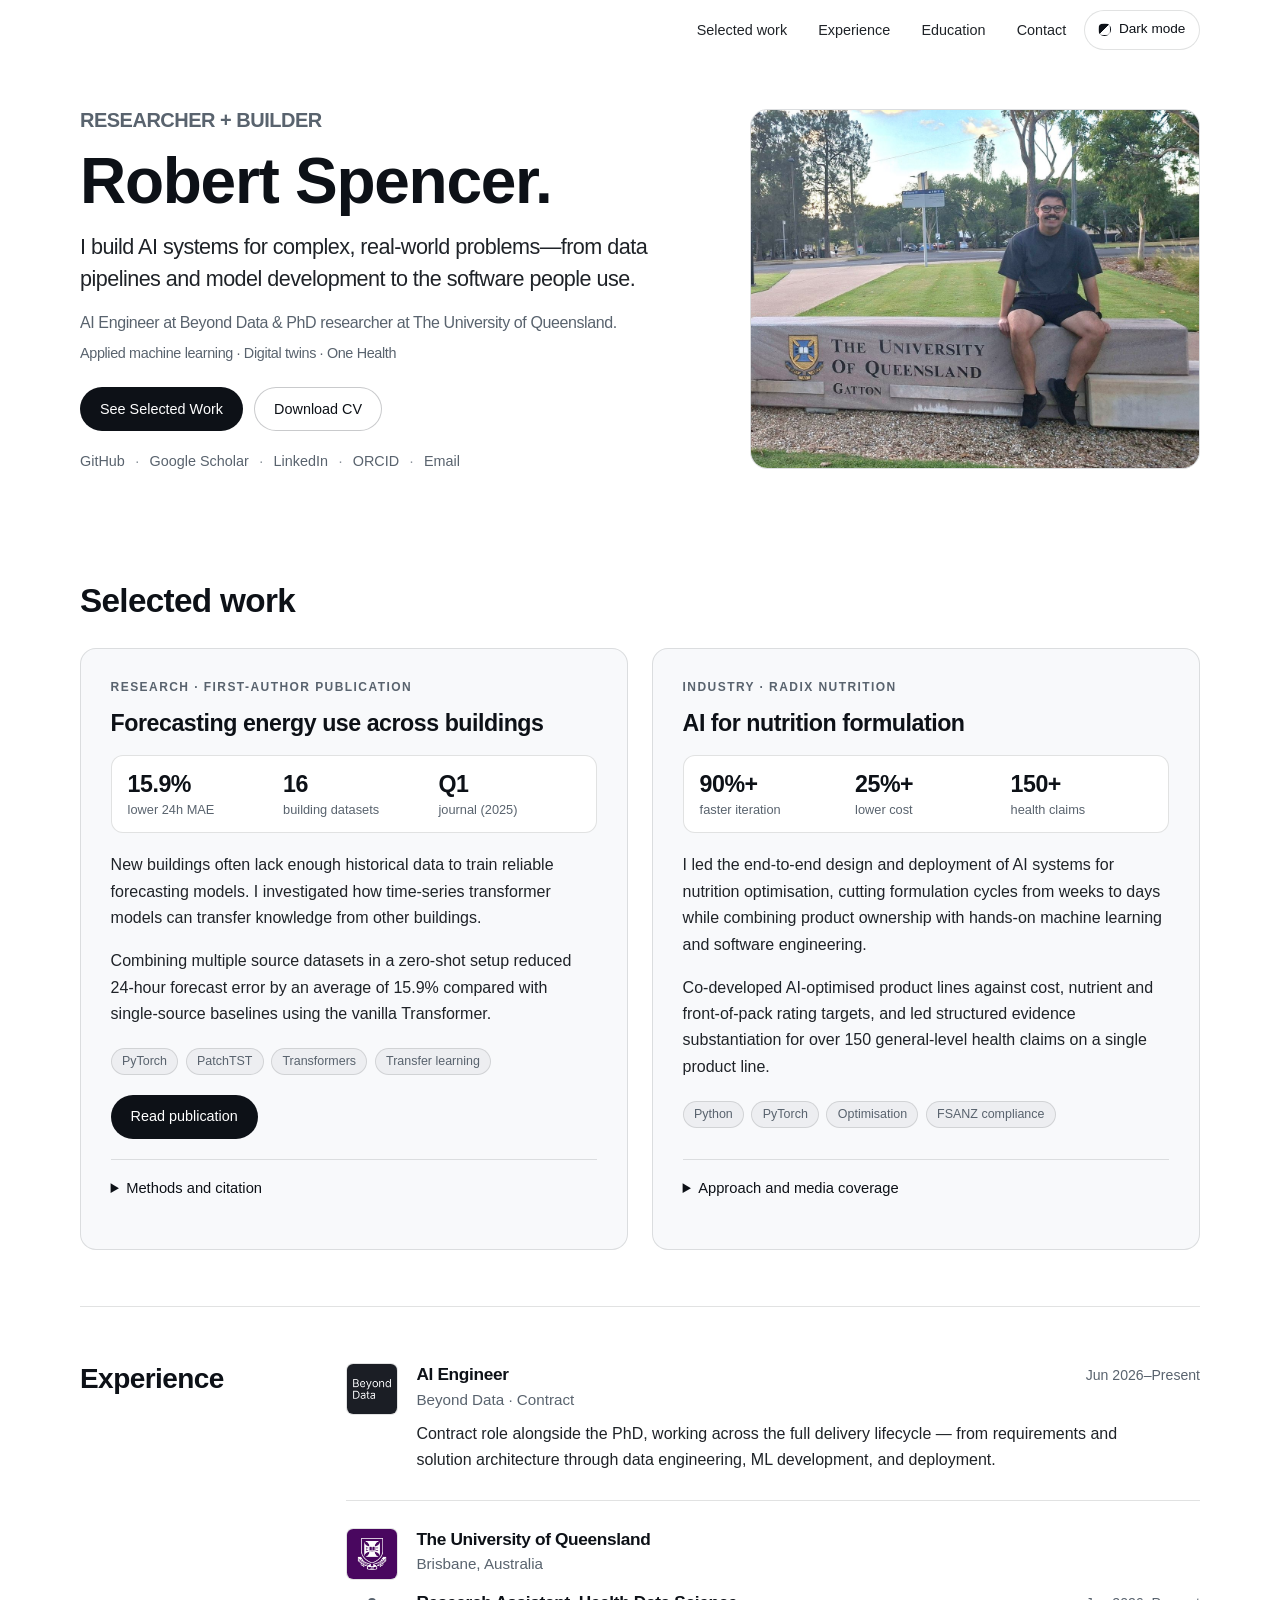
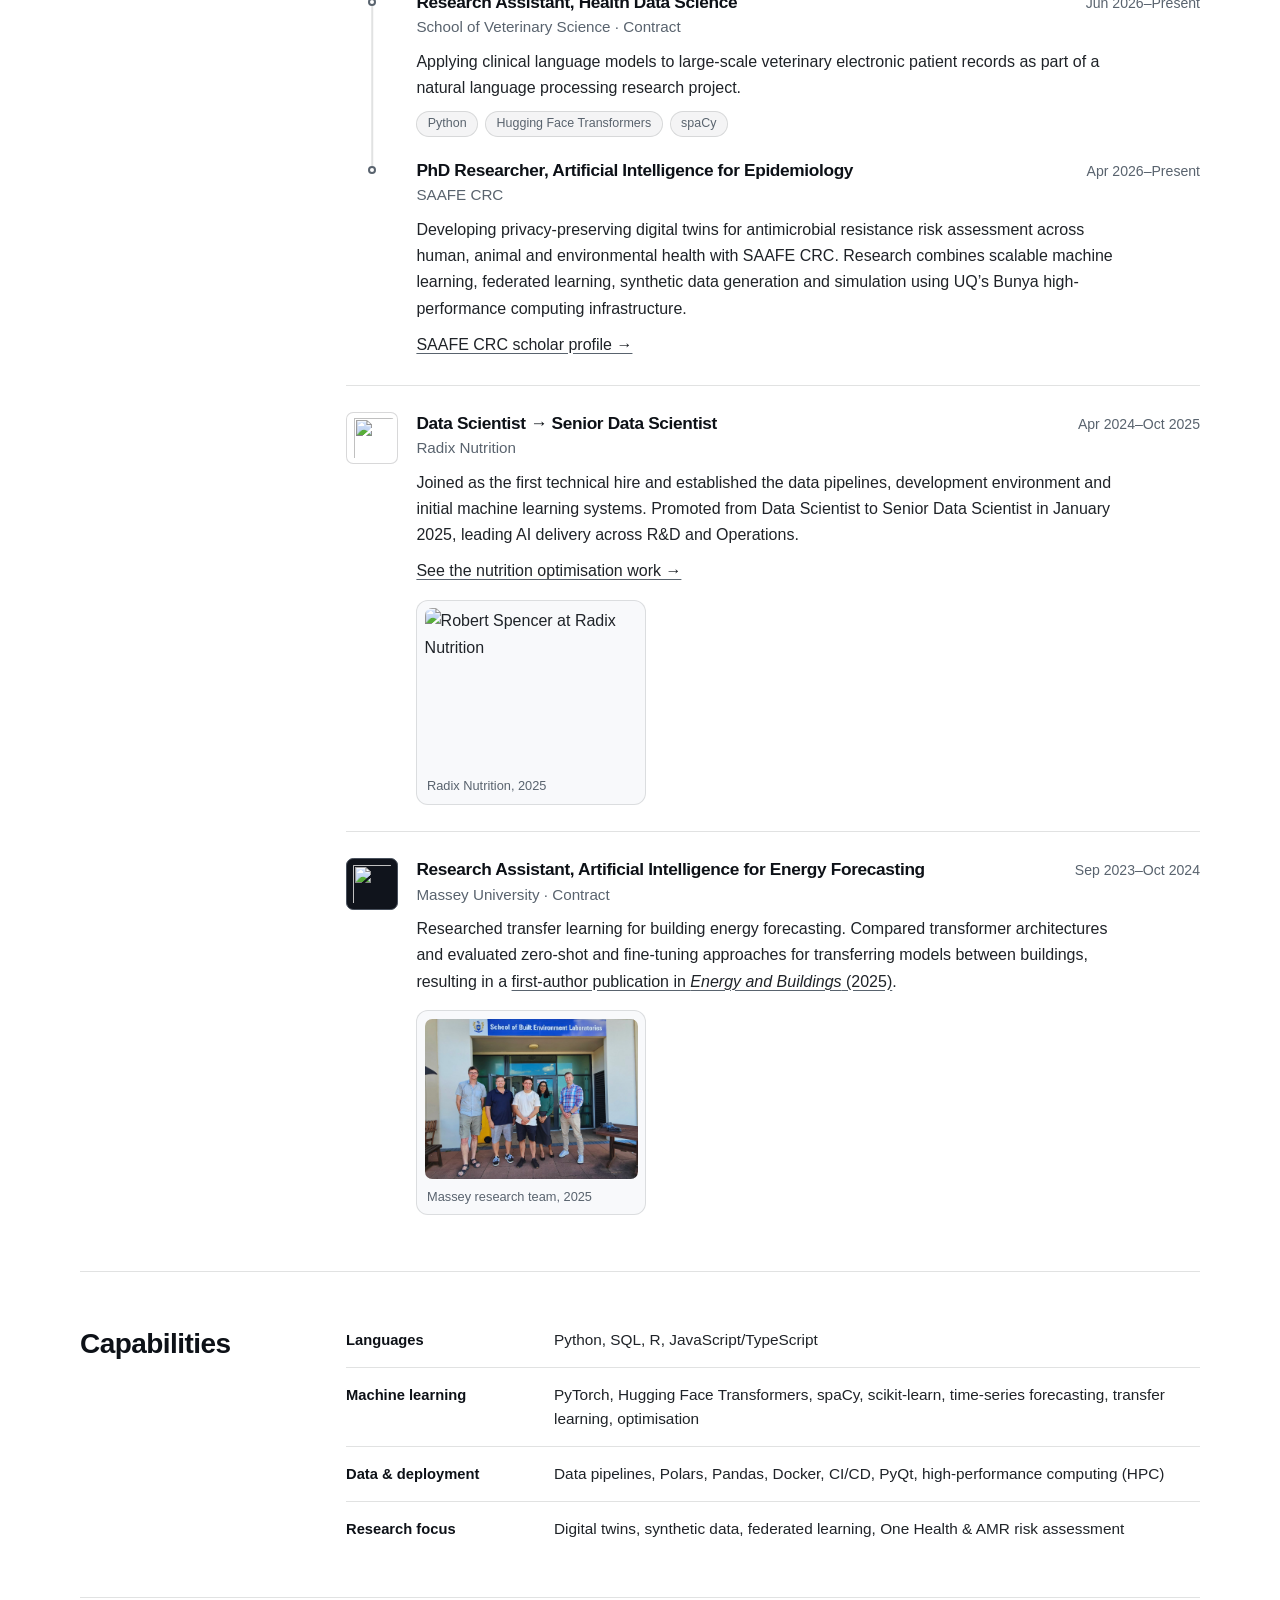
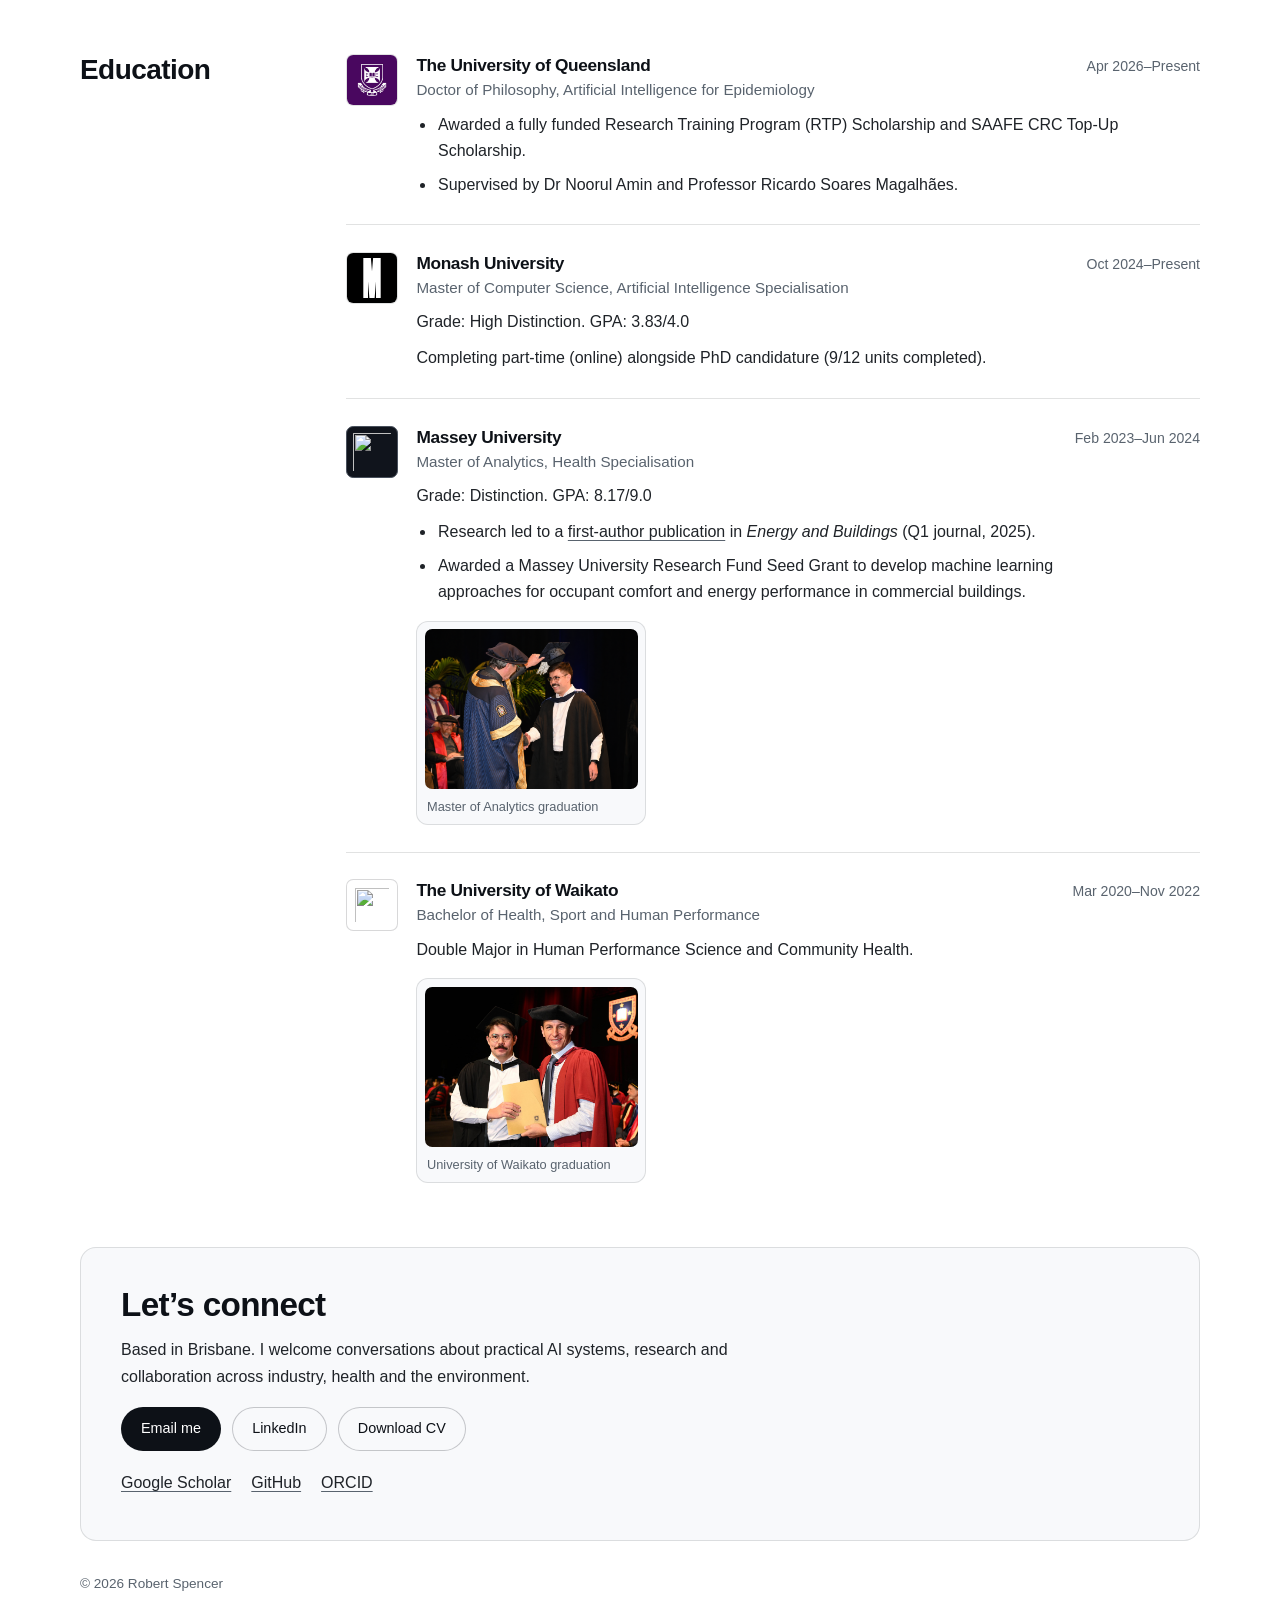
==== commit c59fd66c: "Replace Massey graduation photo" ====
--- a/index.html
+++ b/index.html
@@ -463,7 +463,7 @@
 									</ul>
 								</div>
 								<figure class="entry-photo">
-									<img src="images/2024-massey-graduation.jpeg" width="1800" height="1198" alt="Robert Spencer at Massey graduation" class="photo-zoomable" loading="lazy" decoding="async" />
+									<img src="images/2024-massey-graduation.png" width="1448" height="1086" alt="Robert Spencer at Massey graduation" class="photo-zoomable" loading="lazy" decoding="async" />
 									<figcaption>Master of Analytics graduation</figcaption>
 								</figure>
 							</div>
